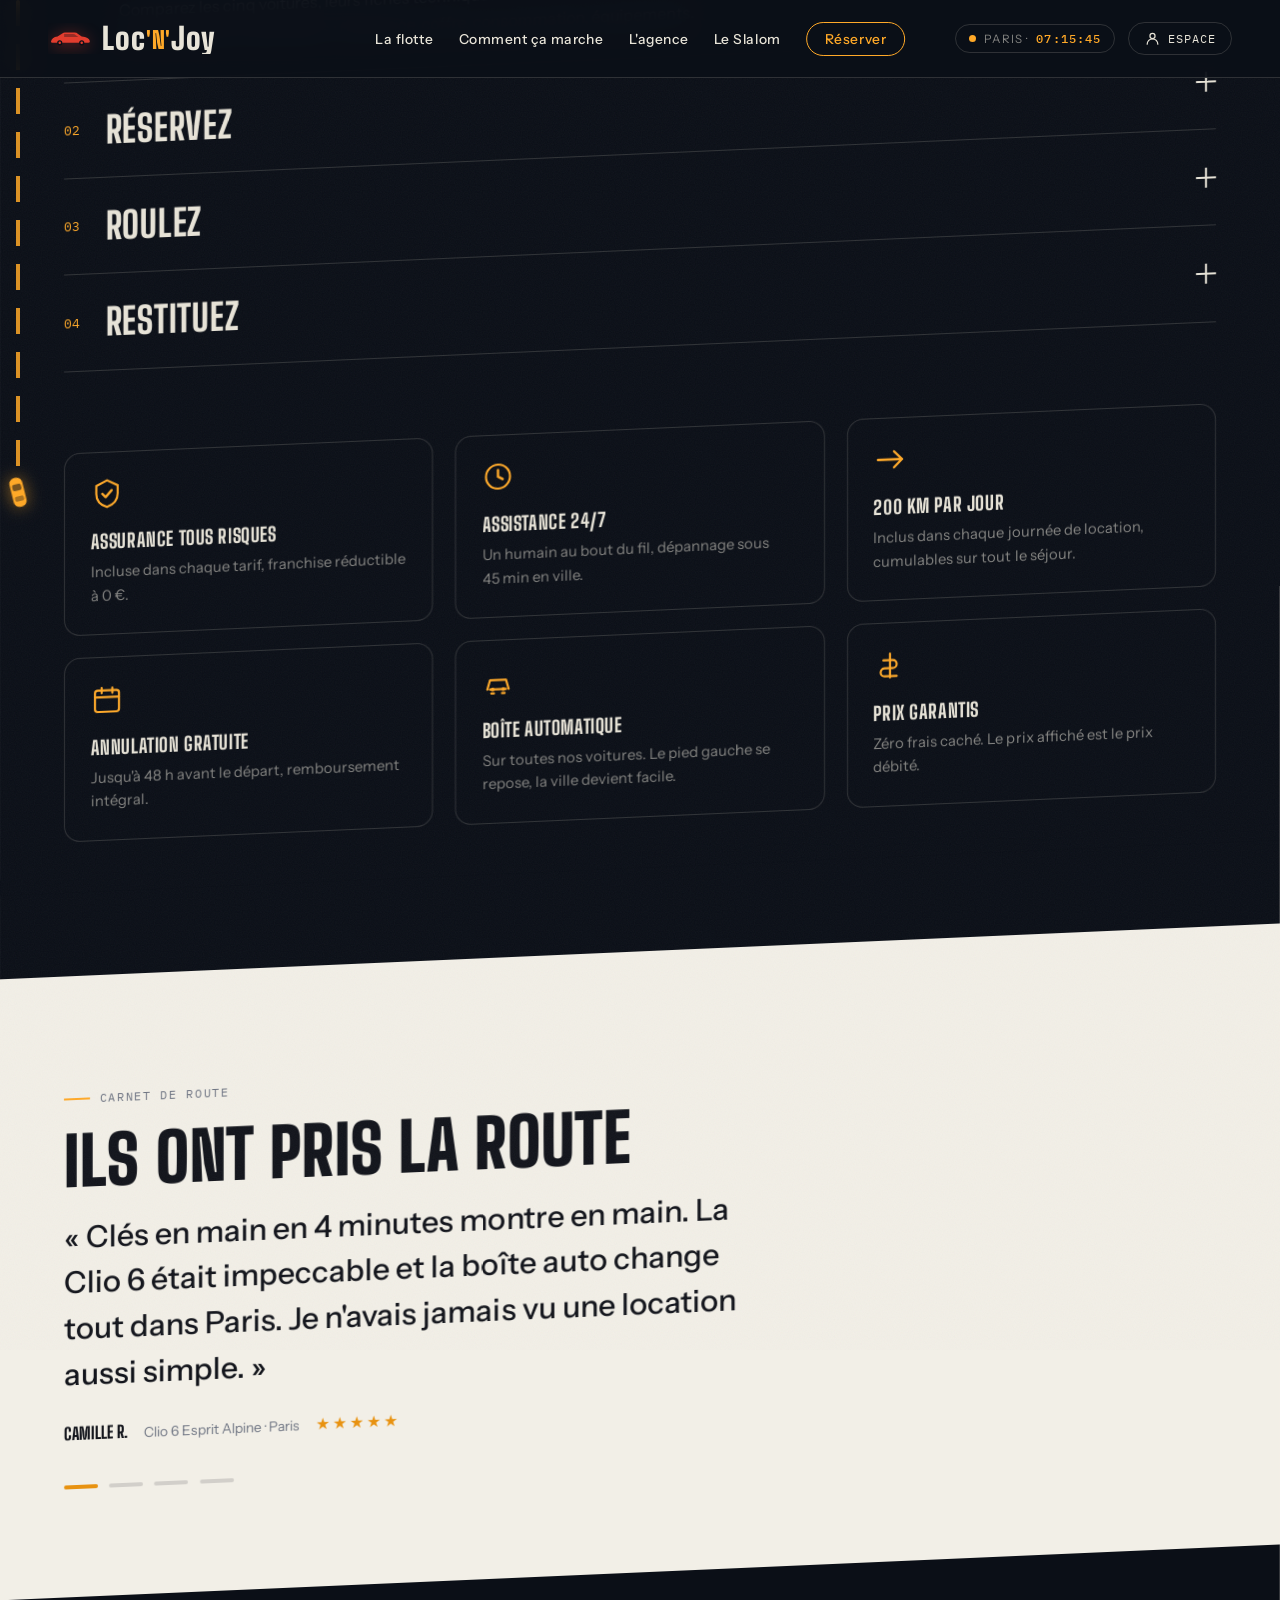
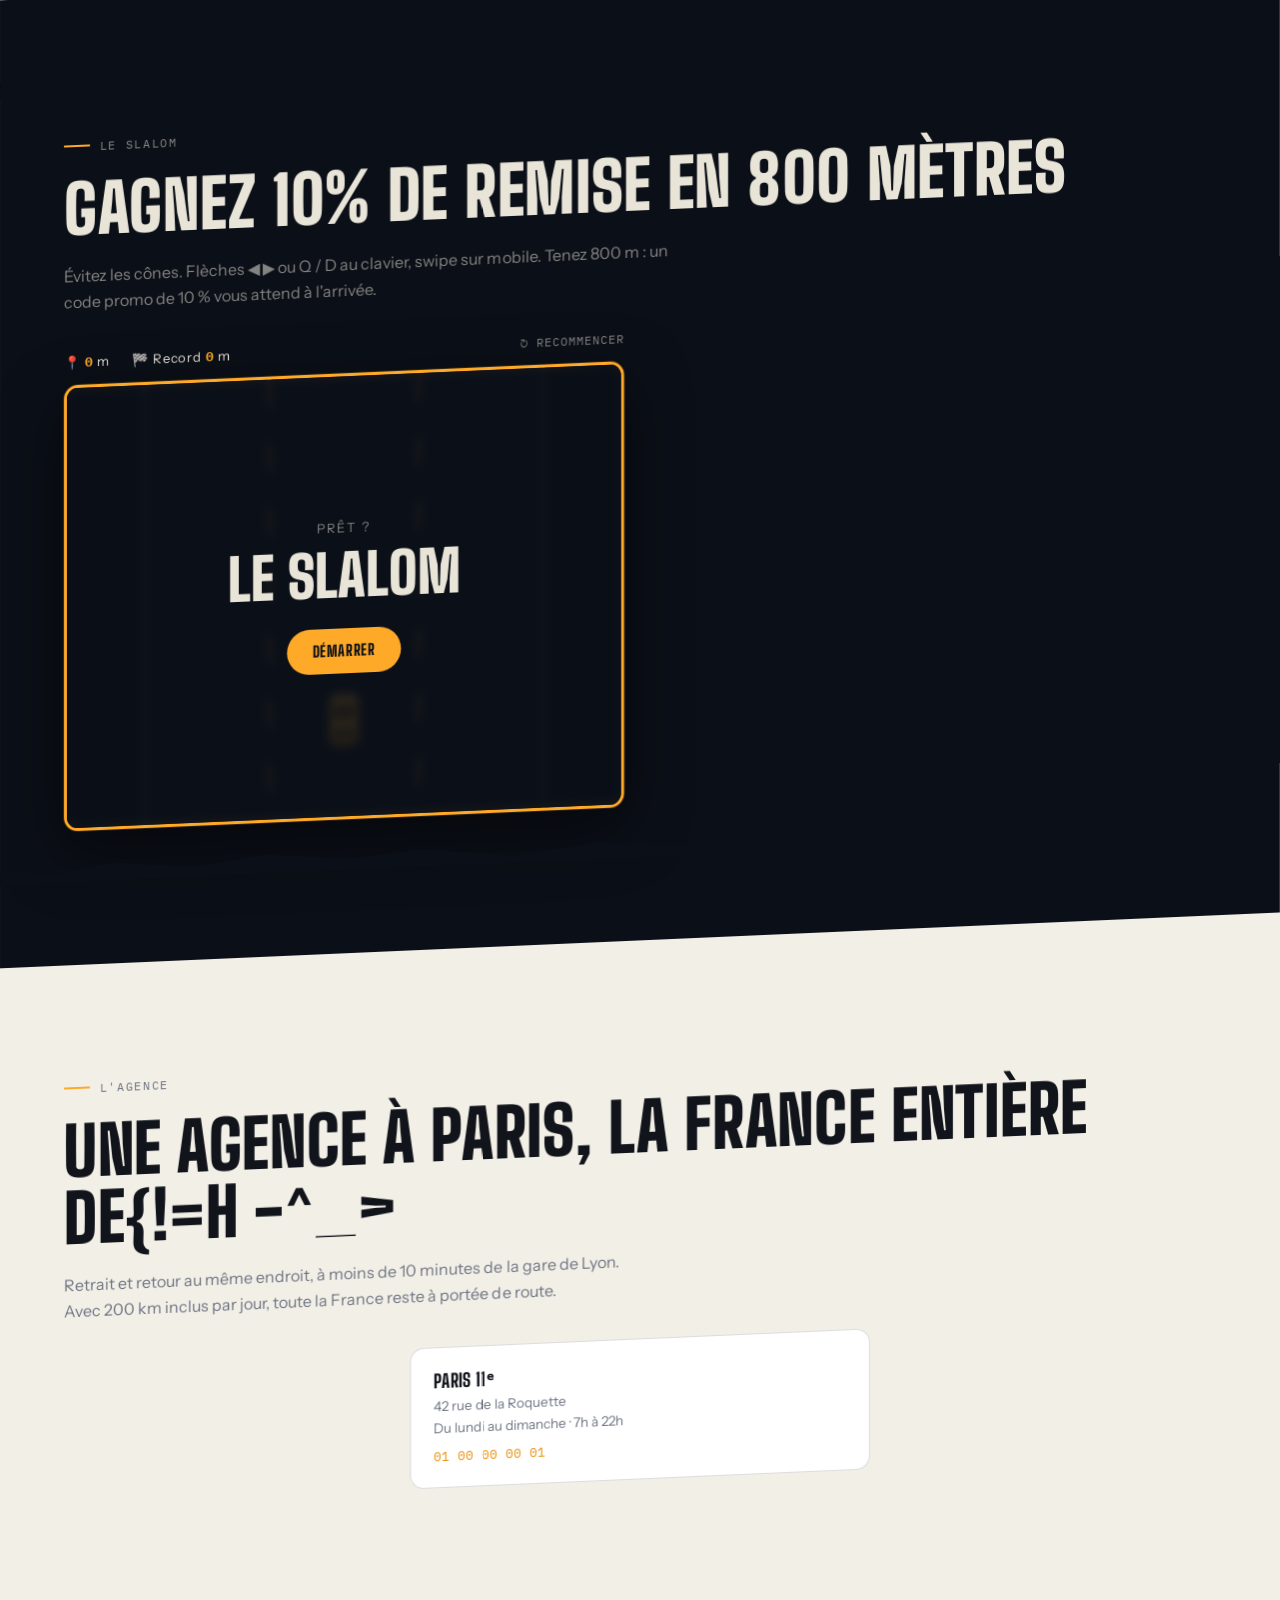
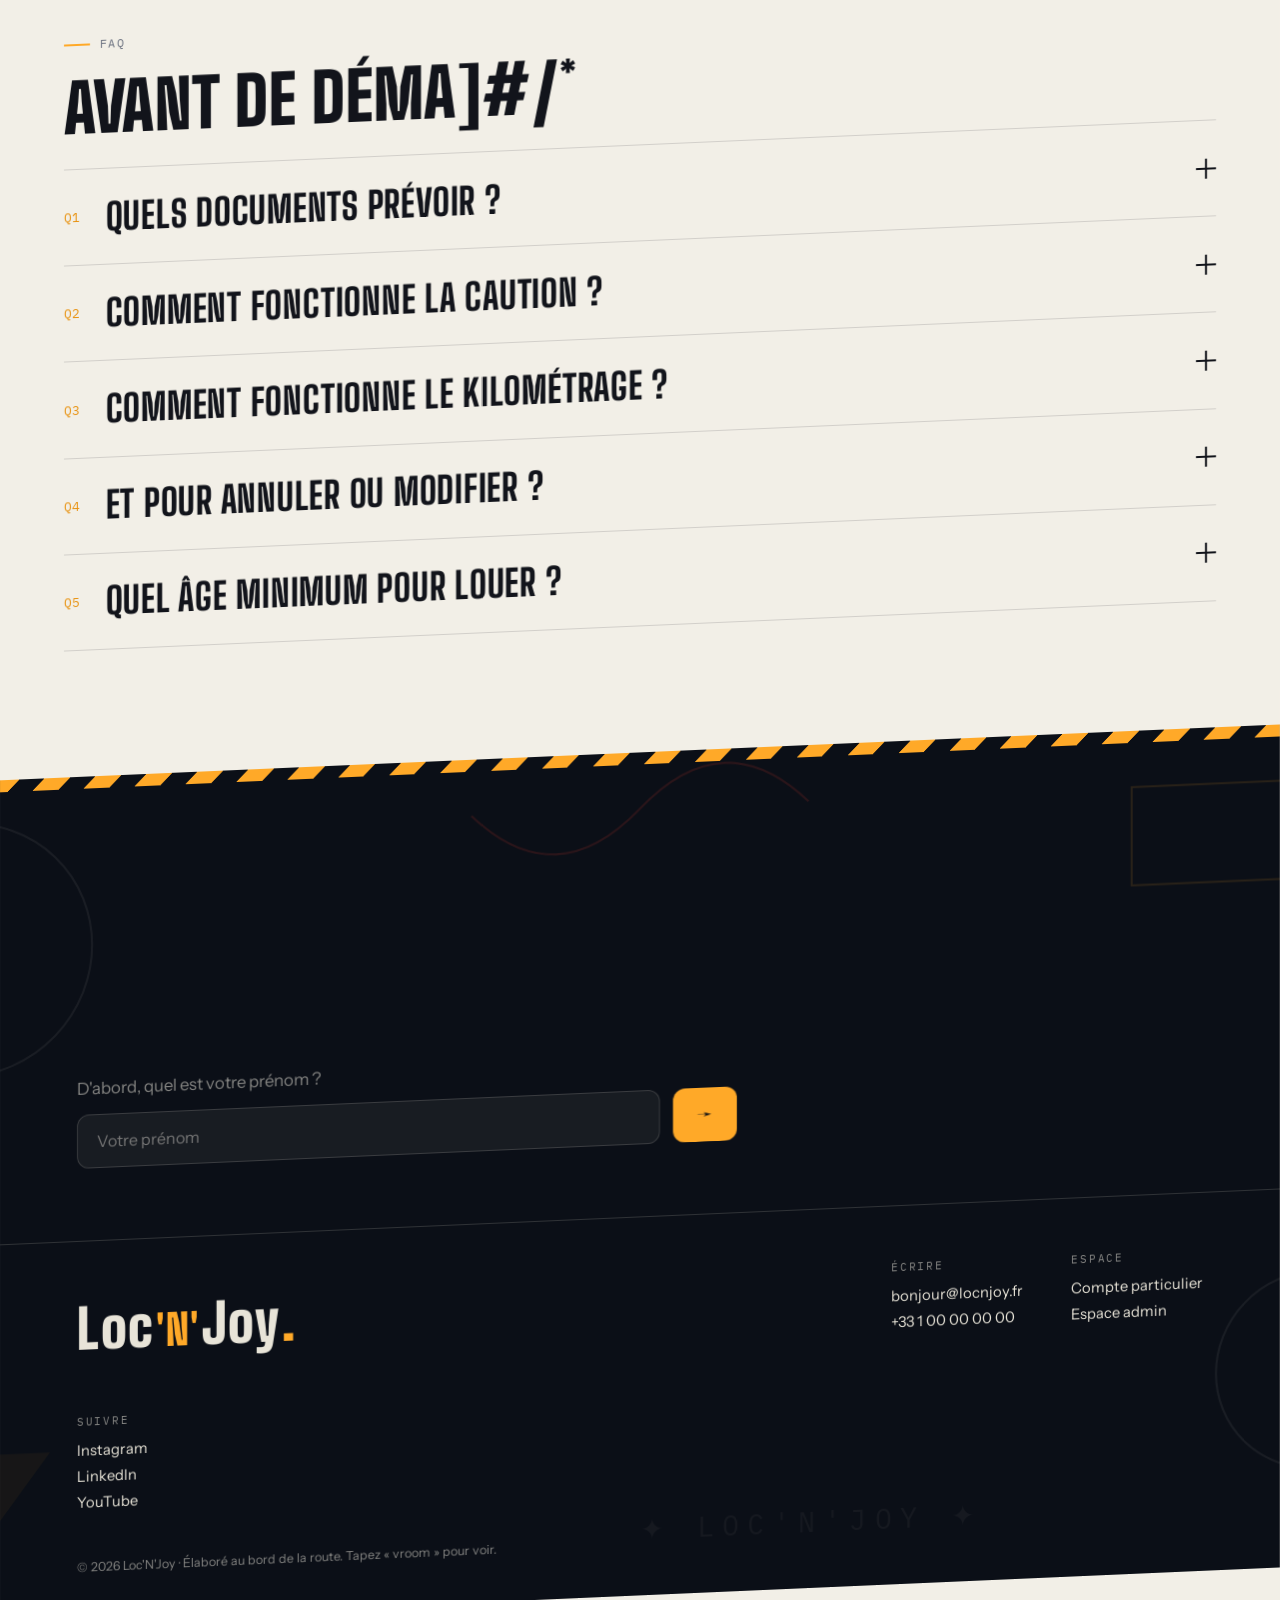
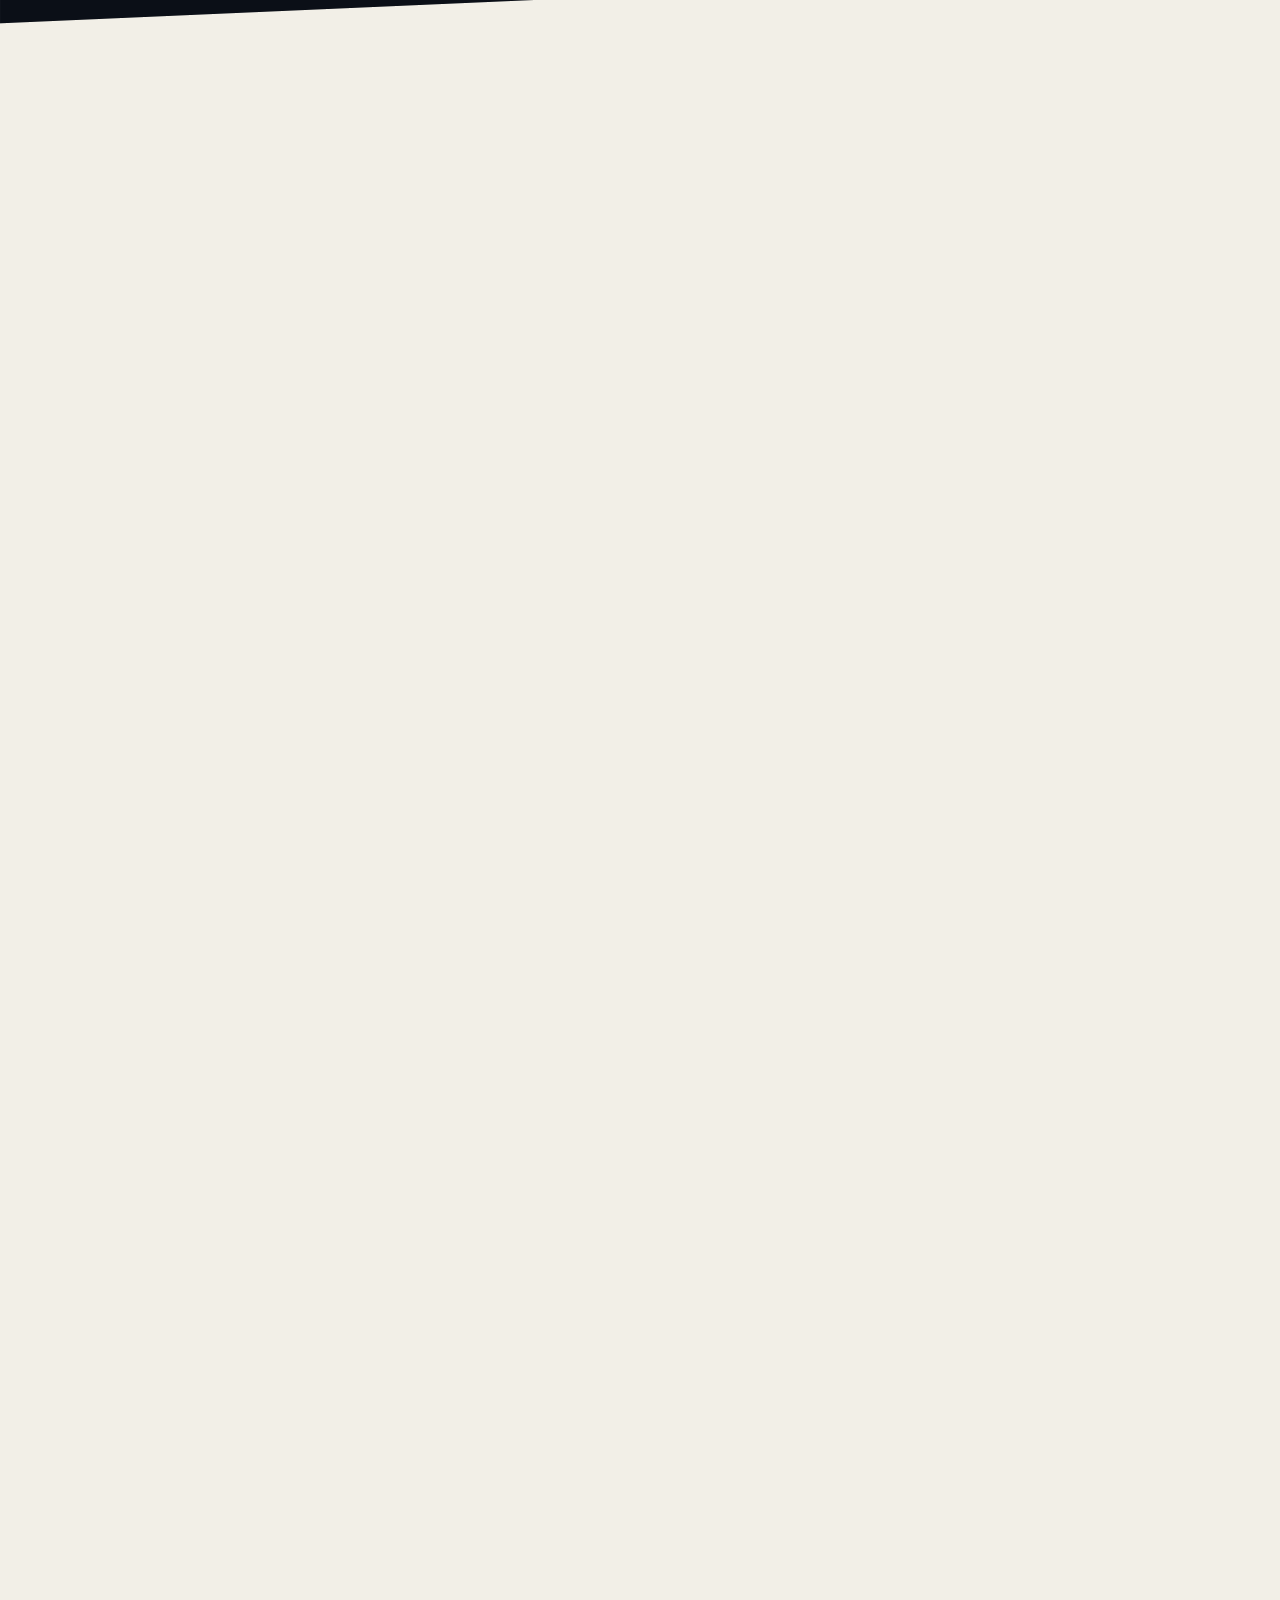
==== index.html @ ff9d4a39 "Site Loc'N'Joy tel que fourni (version en ligne) Co-Authored-By: Claude Opus 5.5 <noreply@anthropic." ====
<!DOCTYPE html>
<html lang="fr">
<head>
<meta charset="UTF-8">
<meta name="viewport" content="width=device-width, initial-scale=1.0, viewport-fit=cover">
<title>Location de voitures à Paris · Loc'N'Joy · Boîte automatique dès 60 €/jour</title>
<meta name="description" content="Loc'N'Joy, agence de location de voitures à Paris : Clio 6 Esprit Alpine, Mercedes Classe A Pack AMG, Golf 8 R Line, Clio 5 E Tech, Mégane 4. Boîte automatique, assurance incluse, 200 km par jour, dès 60 €/jour.">
<meta name="theme-color" content="#0B0F17">
<meta property="og:title" content="Loc'N'Joy · Location de voitures à Paris, boîte automatique">
<meta property="og:description" content="Prenez le volant. On s'occupe du reste. Dès 60 €/jour, 200 km par jour inclus.">
<meta property="og:type" content="website">
<link rel="icon" href="data:image/svg+xml,%3Csvg xmlns='http://www.w3.org/2000/svg' viewBox='0 0 64 64'%3E%3Crect width='64' height='64' rx='14' fill='%230B0F17'/%3E%3Cpath d='M18 14v30h24v-8H28V14z' fill='%23FFA928'/%3E%3Ccircle cx='46' cy='46' r='4' fill='%23E8E4D8'/%3E%3C/svg%3E">
<link rel="preconnect" href="https://fonts.googleapis.com">
<link rel="preconnect" href="https://fonts.gstatic.com" crossorigin>
<link href="https://fonts.googleapis.com/css2?family=Big+Shoulders+Display:wght@600;700;800;900&family=Instrument+Sans:ital,wght@0,400;0,500;0,600;0,700;1,400&family=IBM+Plex+Mono:wght@400;500;600&display=swap" rel="stylesheet">
<link rel="stylesheet" href="css/style.css">
<script type="application/ld+json">
{
  "@context": "https://schema.org",
  "@type": "AutoRental",
  "name": "Loc'N'Joy",
  "description": "Agence de location de voitures basée à Paris, disponible dans toute la France. Citadines et compactes en boîte automatique, 200 km par jour inclus.",
  "url": "https://www.locnjoy.fr/",
  "telephone": "+33 1 00 00 00 00",
  "email": "bonjour@locnjoy.fr",
  "priceRange": "60 € à 150 € par jour",
  "address": {
    "@type": "PostalAddress",
    "streetAddress": "42 rue de la Roquette",
    "addressLocality": "Paris",
    "postalCode": "75011",
    "addressCountry": "FR"
  },
  "areaServed": "France",
  "openingHours": "Mo-Su 07:00-22:00",
  "makesOffer": [
    { "@type": "Offer", "name": "Renault Clio 6 Esprit Alpine", "price": "120", "priceCurrency": "EUR" },
    { "@type": "Offer", "name": "Mercedes Classe A Pack AMG", "price": "150", "priceCurrency": "EUR" },
    { "@type": "Offer", "name": "Volkswagen Golf 8 R Line", "price": "130", "priceCurrency": "EUR" },
    { "@type": "Offer", "name": "Renault Clio 5 E Tech", "price": "80", "priceCurrency": "EUR" },
    { "@type": "Offer", "name": "Renault Mégane 4 Intense", "price": "60", "priceCurrency": "EUR" }
  ]
}
</script>
</head>
<body>

<!-- ============ LIGHT TRAIL (headlight particles follow the cursor) ============ -->
<canvas id="trailCanvas" class="trail-canvas" aria-hidden="true"></canvas>

<!-- ============ GRAIN / ASPHALT OVERLAY ============ -->
<div class="grain" aria-hidden="true"></div>

<!-- ============ LANE LINE (road marking drawn by scroll + car marker) ============ -->
<div class="lane" aria-hidden="true">
  <i id="laneDash"></i>
  <svg id="laneCar" viewBox="0 0 24 44" aria-hidden="true">
    <rect x="4" y="4" width="16" height="36" rx="7" fill="currentColor"/>
    <rect x="6.5" y="12" width="11" height="8" rx="2.5" fill="#0B0F17" opacity=".55"/>
    <rect x="6.5" y="27" width="11" height="6" rx="2" fill="#0B0F17" opacity=".35"/>
  </svg>
</div>

<!-- ============ EASTER EGG — type "vroom" ============ -->
<div class="vroom" id="vroom" aria-hidden="true">
  <div class="vroom-flash"></div>
  <span class="vroom-word">VROOM<i>&nbsp;!</i></span>
  <svg class="vroom-car" viewBox="0 0 120 40" aria-hidden="true">
    <path d="M6 30 Q8 18 24 16 L38 8 Q40 6 44 6 L70 6 Q76 6 80 10 L90 16 Q112 18 114 28 L114 30 Q114 33 110 33 L10 33 Q6 33 6 30 Z" fill="currentColor"/>
    <circle cx="32" cy="33" r="6.5" fill="#0B0F17" stroke="currentColor" stroke-width="3"/>
    <circle cx="90" cy="33" r="6.5" fill="#0B0F17" stroke="currentColor" stroke-width="3"/>
  </svg>
</div>

<!-- ============ LOADER — speedometer check ============ -->
<div class="loader" id="loader">
  <div class="loader-stage">
    <svg class="loader-gauge" viewBox="0 0 220 130" aria-hidden="true">
      <path class="gauge-arc" d="M20 120 A 90 90 0 0 1 200 120" />
      <path class="gauge-fill" id="gaugeFill" d="M20 120 A 90 90 0 0 1 200 120" />
      <g class="gauge-ticks" id="gaugeTicks"></g>
      <line class="gauge-needle" id="gaugeNeedle" x1="110" y1="120" x2="30" y2="118" />
      <circle class="gauge-hub" cx="110" cy="120" r="8" />
    </svg>
    <div class="loader-meta">
      <span class="loader-check" id="loaderCheck">Contrôle des niveaux</span>
      <span class="loader-count"><b id="loaderCount">0</b><small> km/h</small></span>
    </div>
    <div class="loader-bar"><i id="loaderFill"></i></div>
  </div>
  <div class="loader-reveal" aria-hidden="true">
    <span></span><span></span><span></span><span></span><span></span>
  </div>
</div>

<!-- ============ HEADER ============ -->
<header class="header" id="header">
  <a href="#top" class="brand" aria-label="Loc'N'Joy, retour en haut">
    <img class="brand-file" src="images/logo.png" alt="Loc'N'Joy" hidden>
    <span class="brand-mark">
      <svg viewBox="0 0 120 44" aria-hidden="true">
        <path d="M8 32 Q10 20 26 18 L40 9 Q42 7 46 7 L72 7 Q78 7 82 11 L92 18 Q112 20 114 30 L114 32 Q114 35 110 35 L12 35 Q8 35 8 32 Z" fill="currentColor"/>
        <path d="M44 11 L68 11 Q73 11 76 14 L83 19 L44 19 Z" fill="#0B0F17" opacity=".35"/>
        <circle cx="32" cy="35" r="7" fill="#0B0F17"/><circle cx="32" cy="35" r="3.4" fill="currentColor"/>
        <circle cx="92" cy="35" r="7" fill="#0B0F17"/><circle cx="92" cy="35" r="3.4" fill="currentColor"/>
      </svg>
    </span>
    <span class="brand-text">Loc<span class="brand-n">'N'</span>Joy</span>
  </a>
  <nav class="nav" aria-label="Navigation principale">
    <a href="#flotte" class="nav-link"><span>La flotte</span></a>
    <a href="#etapes" class="nav-link"><span>Comment ça marche</span></a>
    <a href="#agences" class="nav-link"><span>L'agence</span></a>
    <a href="#slalom" class="nav-link"><span>Le Slalom</span></a>
    <a href="#reserver" class="nav-link nav-cta"><span>Réserver</span></a>
  </nav>
  <div class="header-right">
    <span class="road-clock" aria-hidden="true"><i></i>Paris · <b id="clock">00:00:00</b></span>
    <a href="espace.html" class="portal-link" aria-label="Espace client et admin">
      <svg viewBox="0 0 24 24" aria-hidden="true">
        <circle cx="12" cy="8.5" r="3.6" fill="none" stroke="currentColor" stroke-width="1.7"/>
        <path d="M4.5 20a7.5 7.5 0 0 1 15 0" fill="none" stroke="currentColor" stroke-width="1.7" stroke-linecap="round"/>
      </svg>
      <span>Espace</span>
    </a>
  </div>
  <button class="burger" id="burger" aria-label="Menu" aria-expanded="false"><span></span><span></span><span></span></button>
</header>

<!-- ============ MOBILE MENU ============ -->
<div class="menu" id="menu">
  <div class="menu-inner">
    <a href="#flotte">La flotte</a>
    <a href="#etapes">Comment ça marche</a>
    <a href="#agences">L'agence</a>
    <a href="#slalom">Le Slalom</a>
    <a href="#reserver">Réserver</a>
    <a href="espace.html">Espace</a>
  </div>
</div>

<!-- ============ SMOOTH SCROLL CONTENT ============ -->
<div id="scroll" class="scroll">
<main id="top">

  <!-- ============ HERO ============ -->
  <section class="hero" id="hero">
    <canvas id="heroCanvas" class="hero-canvas" aria-hidden="true"></canvas>
    <div class="hero-vignette" aria-hidden="true"></div>

    <span class="sticker st-1" data-parallax="0.14" aria-hidden="true">200 km<br>par jour</span>
    <span class="sticker st-2" data-parallax="-0.09" aria-hidden="true">Dès 60&nbsp;€<br>/ jour</span>

    <div class="hero-content wrap">
      <p class="hero-kicker" data-reveal>
        <span class="kicker-dot"></span> Agence de location de voitures basée à Paris, disponible dans toute la France
      </p>
      <h1 class="hero-title">
        <span class="line"><span data-char-line>Prenez le volant.</span></span>
        <span class="line accent"><span data-char-line>On s'occupe du reste.</span></span>
      </h1>
      <div class="hero-bottom">
        <p class="hero-sub" data-reveal>
          Des citadines et compactes récentes, toutes en boîte automatique.
          Réservation en 2&nbsp;minutes, assurance incluse, 200&nbsp;km par jour
          et assistance 24/7 sur toute la route.
        </p>
        <a href="#flotte" class="magnetic btn" data-magnetic>
          <span class="btn-fill"></span>
          <span class="btn-label"><span>Voir la flotte</span><span aria-hidden="true">Voir la flotte</span></span>
          <svg class="btn-arrow" viewBox="0 0 24 24"><path d="M5 19L19 5M19 5H9M19 5V15" stroke="currentColor" stroke-width="2.2" stroke-linecap="round" stroke-linejoin="round"/></svg>
        </a>
      </div>
    </div>

    <!-- Recherche / disponibilité -->
    <form class="search wrap" id="search" data-reveal autocomplete="off" aria-label="Rechercher un véhicule">
      <div class="search-field">
        <label for="s-city">Ville de départ</label>
        <select id="s-city" name="city">
          <option value="Paris">Paris 11ᵉ</option>
        </select>
      </div>
      <div class="search-field">
        <label for="s-from">Départ</label>
        <input type="date" id="s-from" name="from">
      </div>
      <div class="search-field">
        <label for="s-to">Retour</label>
        <input type="date" id="s-to" name="to">
      </div>
      <div class="search-field">
        <label for="s-cat">Catégorie</label>
        <select id="s-cat" name="cat">
          <option value="all">Toutes</option>
          <option value="citadine">Citadine</option>
        </select>
      </div>
      <button type="submit" class="search-go magnetic" data-magnetic>
        <span>Rechercher</span>
        <svg viewBox="0 0 24 24" aria-hidden="true"><path d="M5 19L19 5M19 5H9M19 5V15" stroke="currentColor" stroke-width="2.2" stroke-linecap="round" stroke-linejoin="round"/></svg>
      </button>
    </form>

    <div class="hero-scroll"><span>Descendez</span><i></i></div>
  </section>

  <!-- ============ HAZARD MARQUEE ============ -->
  <section class="marquee" aria-hidden="true">
    <div class="hazard hazard-top"></div>
    <div class="marquee-track" id="marqueeTrack">
      <span>Citadines</span><span class="star">✦</span>
      <span>Sportives</span><span class="star">✦</span>
      <span>Utilitaires</span><span class="star">✦</span>
      <span>200 km par jour</span><span class="star">✦</span>
      <span>Assistance 24/7</span><span class="star">✦</span>
      <span>Annulation gratuite</span><span class="star">✦</span>
    </div>
    <div class="hazard hazard-bottom"></div>
  </section>

  <!-- ============ MANIFESTO + STATS ============ -->
  <section class="manifesto" id="manifesto">
    <svg class="road-draw" viewBox="0 0 300 120" data-draw aria-hidden="true">
      <path d="M10 100 C 70 100 80 30 150 30 C 220 30 230 95 290 60" fill="none"/>
    </svg>
    <div class="wrap">
      <span class="tag" data-reveal><i></i>La promesse</span>
      <h2 class="manifesto-text" data-words>
        Louer une voiture ne devrait jamais ressembler à une épreuve.
        Chez Loc'N'Joy, chaque trajet commence par une promesse simple :
        une voiture impeccable, un prix sans surprise, des clés remises
        en cinq minutes. La route, la musique, l'horizon : tout le reste
        vous appartient.
      </h2>
      <div class="stats">
        <div class="stat" data-reveal><b data-count="5">0</b><span>Voitures en flotte</span></div>
        <div class="stat" data-reveal><b data-count="1">0</b><span>Agence en France</span></div>
        <div class="stat" data-reveal><b data-count="500" data-suffix="+">0</b><span>Conducteurs conquis</span></div>
        <div class="stat" data-reveal><b data-count="100" data-suffix="&thinsp;%">0</b><span>Boîte automatique</span></div>
      </div>
    </div>
  </section>

  <!-- ============ LA FLOTTE ============ -->
  <section class="fleet" id="flotte">
    <span class="sticker st-3" data-parallax="0.1" aria-hidden="true">Révisées<br>&amp; garanties</span>
    <div class="wrap">
      <span class="tag" data-reveal><i></i>La flotte</span>
      <h2 class="section-title" data-reveal data-scramble>Des jolies voitures prêtes à partir</h2>
      <p class="section-sub" data-reveal>
        Chaque voiture est révisée avant chaque location, avec une fiche
        technique complète comme chez un constructeur. Et chez Loc'N'Joy,
        tout roule en boîte automatique : le pied gauche peut se reposer.
      </p>
      <div class="filters" id="filters" role="tablist" aria-label="Filtrer la flotte">
        <button class="chip is-on" data-cat="all" role="tab" aria-selected="true">Toutes</button>
        <button class="chip" data-cat="citadine" role="tab" aria-selected="false">Citadines</button>
      </div>
    </div>
    <div class="fleet-grid wrap" id="fleetGrid"><!-- cartes générées par js/main.js --></div>
    <p class="fleet-empty" id="fleetEmpty" hidden>Aucun véhicule dans cette catégorie pour le moment.</p>
  </section>

  <!-- ============ ROAD BANNER ============ -->
  <section class="roadband" aria-hidden="true">
    <div class="roadband-media" data-parallax-bg>
      <img src="https://images.unsplash.com/photo-1469854523086-cc02fe5d8800?w=1800&q=70&auto=format&fit=crop" alt="" loading="lazy" data-fallback="road">
    </div>
    <p class="roadband-line">200 km d'horizon par jour, compris dans le prix.</p>
  </section>

  <!-- ============ COMMENT ÇA MARCHE ============ -->
  <section class="steps" id="etapes">
    <div class="torn torn-top" aria-hidden="true"></div>
    <div class="wrap">
      <span class="tag light" data-reveal><i></i>L'itinéraire</span>
      <h2 class="section-title light" data-reveal data-scramble>De la réservation aux clés</h2>
    </div>
    <div class="acc wrap" id="acc">
      <article class="acc-row open">
        <button class="acc-head" aria-expanded="true"><span class="acc-num">01</span><h3>Choisissez</h3><span class="acc-plus"></span></button>
        <div class="acc-body"><p>Comparez les cinq voitures, leurs fiches techniques et les tarifs dégressifs. Chaque fiche affiche les vraies specs&nbsp;: puissance, coffre, consommation, équipements.</p></div>
      </article>
      <article class="acc-row">
        <button class="acc-head" aria-expanded="false"><span class="acc-num">02</span><h3>Réservez</h3><span class="acc-plus"></span></button>
        <div class="acc-body"><p>Dates, options, estimation instantanée. Confirmation immédiate par email et annulation gratuite jusqu'à 48&nbsp;h avant le départ, sans justificatif.</p></div>
      </article>
      <article class="acc-row">
        <button class="acc-head" aria-expanded="false"><span class="acc-num">03</span><h3>Roulez</h3><span class="acc-plus"></span></button>
        <div class="acc-body"><p>Retrait à l'agence en 5&nbsp;minutes chrono&nbsp;: état des lieux numérique et 200&nbsp;km inclus par jour. L'assistance répond 24/7, partout en France.</p></div>
      </article>
      <article class="acc-row">
        <button class="acc-head" aria-expanded="false"><span class="acc-num">04</span><h3>Restituez</h3><span class="acc-plus"></span></button>
        <div class="acc-body"><p>Rapportez les clés à l'agence, on s'occupe du reste. Caution libérée sous 48&nbsp;h, facture envoyée par email.</p></div>
      </article>
    </div>

    <div class="pledges wrap">
      <div class="pledge" data-reveal>
        <svg viewBox="0 0 24 24" aria-hidden="true"><path d="M12 2l8 4v6c0 5-3.5 8.5-8 10-4.5-1.5-8-5-8-10V6z" fill="none" stroke="currentColor" stroke-width="1.6"/><path d="M8.5 12l2.5 2.5 4.5-5" fill="none" stroke="currentColor" stroke-width="1.8" stroke-linecap="round" stroke-linejoin="round"/></svg>
        <h3>Assurance tous risques</h3><p>Incluse dans chaque tarif, franchise réductible à 0&nbsp;€.</p>
      </div>
      <div class="pledge" data-reveal>
        <svg viewBox="0 0 24 24" aria-hidden="true"><circle cx="12" cy="12" r="9" fill="none" stroke="currentColor" stroke-width="1.6"/><path d="M12 7v5l3.5 2" fill="none" stroke="currentColor" stroke-width="1.8" stroke-linecap="round"/></svg>
        <h3>Assistance 24/7</h3><p>Un humain au bout du fil, dépannage sous 45&nbsp;min en ville.</p>
      </div>
      <div class="pledge" data-reveal>
        <svg viewBox="0 0 24 24" aria-hidden="true"><path d="M3 12h18M15 6l6 6-6 6" fill="none" stroke="currentColor" stroke-width="1.8" stroke-linecap="round" stroke-linejoin="round"/></svg>
        <h3>200 km par jour</h3><p>Inclus dans chaque journée de location, cumulables sur tout le séjour.</p>
      </div>
      <div class="pledge" data-reveal>
        <svg viewBox="0 0 24 24" aria-hidden="true"><rect x="3" y="5" width="18" height="16" rx="2" fill="none" stroke="currentColor" stroke-width="1.6"/><path d="M3 10h18M8 3v4M16 3v4" stroke="currentColor" stroke-width="1.6" stroke-linecap="round"/></svg>
        <h3>Annulation gratuite</h3><p>Jusqu'à 48&nbsp;h avant le départ, remboursement intégral.</p>
      </div>
      <div class="pledge" data-reveal>
        <svg viewBox="0 0 24 24" aria-hidden="true"><path d="M4 17l2-7h12l2 7M6 17h12M7 20h2M15 20h2" fill="none" stroke="currentColor" stroke-width="1.6" stroke-linecap="round" stroke-linejoin="round"/><circle cx="8" cy="17" r="1.4" fill="currentColor"/><circle cx="16" cy="17" r="1.4" fill="currentColor"/></svg>
        <h3>Boîte automatique</h3><p>Sur toutes nos voitures. Le pied gauche se repose, la ville devient facile.</p>
      </div>
      <div class="pledge" data-reveal>
        <svg viewBox="0 0 24 24" aria-hidden="true"><path d="M12 3v18M7 8h7a3 3 0 1 1 0 6H8a3 3 0 1 0 0 6h9" fill="none" stroke="currentColor" stroke-width="1.6" stroke-linecap="round"/></svg>
        <h3>Prix garantis</h3><p>Zéro frais caché. Le prix affiché est le prix débité.</p>
      </div>
    </div>
    <div class="torn torn-bottom" aria-hidden="true"></div>
  </section>

  <!-- ============ AVIS ============ -->
  <section class="reviews" id="avis">
    <div class="wrap">
      <span class="tag" data-reveal><i></i>Carnet de route</span>
      <h2 class="section-title" data-reveal data-scramble>Ils ont pris la route</h2>
    </div>
    <div class="reviews-stage wrap" data-reveal>
      <blockquote class="review is-active">
        <p>«&nbsp;Clés en main en 4 minutes montre en main. La Clio 6 était impeccable et la boîte auto change tout dans Paris. Je n'avais jamais vu une location aussi simple.&nbsp;»</p>
        <footer><b>Camille R.</b><span>Clio 6 Esprit Alpine · Paris</span><em>★★★★★</em></footer>
      </blockquote>
      <blockquote class="review">
        <p>«&nbsp;Réservée la veille au soir pour un aller et retour à Lille le lendemain matin. Simple, rapide, zéro surprise sur le prix.&nbsp;»</p>
        <footer><b>Yassine B.</b><span>Mégane 4 Intense · Paris → Lille</span><em>★★★★★</em></footer>
      </blockquote>
      <blockquote class="review">
        <p>«&nbsp;La Golf 8 pour une escapade en Normandie. Voiture nickel, fiche technique exacte, caution rendue en 24&nbsp;h. On refera ça.&nbsp;»</p>
        <footer><b>Élise &amp; Marc</b><span>Golf 8 R Line · Deauville</span><em>★★★★★</em></footer>
      </blockquote>
      <blockquote class="review">
        <p>«&nbsp;La Classe A pour un mariage. Présentation impeccable, prise en main immédiate, et l'équipe m'a même conseillé l'itinéraire. Service vraiment humain.&nbsp;»</p>
        <footer><b>Théo L.</b><span>Classe A Pack AMG · Paris</span><em>★★★★★</em></footer>
      </blockquote>
      <div class="reviews-nav" role="tablist" aria-label="Choisir un avis">
        <button class="rdot is-on" aria-label="Avis 1" role="tab" aria-selected="true"></button>
        <button class="rdot" aria-label="Avis 2" role="tab" aria-selected="false"></button>
        <button class="rdot" aria-label="Avis 3" role="tab" aria-selected="false"></button>
        <button class="rdot" aria-label="Avis 4" role="tab" aria-selected="false"></button>
      </div>
    </div>
  </section>

  <!-- ============ MINI-JEU — LE SLALOM ============ -->
  <section class="game" id="slalom">
    <div class="torn torn-top" aria-hidden="true"></div>
    <div class="wrap">
      <span class="tag light" data-reveal><i></i>Le Slalom</span>
      <h2 class="section-title light" data-reveal data-scramble>Gagnez 10% de remise en 800 mètres</h2>
      <p class="game-hint" data-reveal>
        Évitez les cônes. Flèches ◀ ▶ ou Q / D au clavier, swipe sur mobile.
        Tenez 800&nbsp;m&nbsp;: un code promo de 10&nbsp;% vous attend à l'arrivée.
      </p>

      <div class="game-board" data-reveal>
        <div class="game-hud">
          <span class="hud-item">📍 <b id="gameDist">0</b> m</span>
          <span class="hud-item">🏁 Record <b id="gameBest">0</b> m</span>
          <button type="button" class="hud-reset" id="gameReset">↻ Recommencer</button>
        </div>
        <div class="slalom-frame">
          <canvas id="slalomCanvas" class="slalom-canvas" tabindex="0" aria-label="Mini-jeu Le Slalom : évitez les cônes avec les flèches du clavier."></canvas>
          <div class="slalom-over" id="slalomStart">
            <span class="slalom-over-kicker">Prêt&nbsp;?</span>
            <span class="slalom-over-title">LE SLALOM</span>
            <button type="button" class="btn slalom-btn" id="slalomGo">
              <span class="btn-fill"></span>
              <span class="btn-label"><span>Démarrer</span><span aria-hidden="true">Démarrer</span></span>
            </button>
          </div>
          <div class="slalom-over" id="slalomWin" hidden>
            <span class="slalom-over-kicker">800 m sans une rayure.</span>
            <span class="slalom-over-title">GAGNÉ<i class="brand-dot">.</i></span>
            <span class="slalom-over-sub">Votre code&nbsp;: <b class="promo" id="promoCode">LOCNJOY10</b></span>
            <button type="button" class="btn slalom-btn" id="promoCopy">
              <span class="btn-fill"></span>
              <span class="btn-label"><span>Copier le code</span><span aria-hidden="true">Copier le code</span></span>
            </button>
          </div>
          <div class="slalom-over" id="slalomLose" hidden>
            <span class="slalom-over-kicker">Aïe, un cône.</span>
            <span class="slalom-over-title">CRASH</span>
            <span class="slalom-over-sub"><b id="loseDist">0</b> m parcourus</span>
            <button type="button" class="btn slalom-btn" id="slalomRetry">
              <span class="btn-fill"></span>
              <span class="btn-label"><span>Rejouer</span><span aria-hidden="true">Rejouer</span></span>
            </button>
          </div>
        </div>
        <div class="game-pad" id="gamePad" aria-hidden="true">
          <button data-dir="left">◀</button><button data-dir="right">▶</button>
        </div>
      </div>
    </div>
    <div class="torn torn-bottom" aria-hidden="true"></div>
  </section>

  <!-- ============ AGENCES ============ -->
  <section class="agencies" id="agences">
    <div class="wrap">
      <span class="tag" data-reveal><i></i>L'agence</span>
      <h2 class="section-title" data-reveal data-scramble>Une agence à Paris, la France entière devant vous</h2>
      <p class="section-sub" data-reveal>
        Retrait et retour au même endroit, à moins de 10&nbsp;minutes de la
        gare de Lyon. Avec 200&nbsp;km inclus par jour, toute la France reste
        à portée de route.
      </p>
    </div>
    <div class="agency-grid wrap">
      <div class="agency" data-reveal><b>Paris 11ᵉ</b><span>42 rue de la Roquette</span><span>Du lundi au dimanche · 7h à 22h</span><a href="tel:+33100000001">01 00 00 00 01</a></div>
    </div>
  </section>

  <!-- ============ FAQ ============ -->
  <section class="faq" id="faq">
    <div class="wrap">
      <span class="tag" data-reveal><i></i>FAQ</span>
      <h2 class="section-title" data-reveal data-scramble>Avant de démarrer</h2>
      <div class="acc acc-light" id="faqAcc">
        <article class="acc-row">
          <button class="acc-head" aria-expanded="false"><span class="acc-num">Q1</span><h3>Quels documents prévoir&nbsp;?</h3><span class="acc-plus"></span></button>
          <div class="acc-body"><p>Un permis de conduire valide, une pièce d'identité et une carte bancaire au nom du conducteur. Rien de plus.</p></div>
        </article>
        <article class="acc-row">
          <button class="acc-head" aria-expanded="false"><span class="acc-num">Q2</span><h3>Comment fonctionne la caution&nbsp;?</h3><span class="acc-plus"></span></button>
          <div class="acc-body"><p>Une empreinte bancaire, jamais débitée sauf sinistre responsable. Elle est libérée automatiquement sous 48&nbsp;h après la restitution.</p></div>
        </article>
        <article class="acc-row">
          <button class="acc-head" aria-expanded="false"><span class="acc-num">Q3</span><h3>Comment fonctionne le kilométrage&nbsp;?</h3><span class="acc-plus"></span></button>
          <div class="acc-body"><p>Chaque journée de location inclut 200&nbsp;km, cumulables sur toute la durée. Ensuite, chaque kilomètre supplémentaire est facturé au tarif indiqué sur votre contrat, sans surprise.</p></div>
        </article>
        <article class="acc-row">
          <button class="acc-head" aria-expanded="false"><span class="acc-num">Q4</span><h3>Et pour annuler ou modifier&nbsp;?</h3><span class="acc-plus"></span></button>
          <div class="acc-body"><p>Annulation gratuite jusqu'à 48&nbsp;h avant le départ. Modification de dates ou de véhicule à tout moment, selon disponibilité, sans frais de dossier.</p></div>
        </article>
        <article class="acc-row">
          <button class="acc-head" aria-expanded="false"><span class="acc-num">Q5</span><h3>Quel âge minimum pour louer&nbsp;?</h3><span class="acc-plus"></span></button>
          <div class="acc-body"><p>21&nbsp;ans et 1&nbsp;an de permis minimum. Une participation jeune conducteur peut s'appliquer avant 25&nbsp;ans, toujours affichée avant le paiement.</p></div>
        </article>
      </div>
    </div>
  </section>

  <!-- ============ RÉSERVATION / FOOTER ============ -->
  <footer class="footer" id="reserver">
    <div class="hazard hazard-top" aria-hidden="true"></div>
    <svg class="footer-shapes" viewBox="0 0 1200 600" preserveAspectRatio="xMidYMid slice" aria-hidden="true">
      <circle class="sh sh-1" cx="120" cy="120" r="90"></circle>
      <path class="sh sh-2" d="M950 40 h180 v70 h-180 Z"></path>
      <rect class="sh sh-3" x="1010" y="390" width="140" height="140" rx="70"></rect>
      <path class="sh sh-4" d="M60 480 L180 480 L120 560 Z"></path>
      <path class="sh sh-5" d="M480 40 q60 60 120 0 q60 -60 120 0" fill="none"></path>
      <text class="sh sh-6" x="600" y="560">✦ LOC'N'JOY ✦</text>
    </svg>

    <div class="footer-top">
      <span class="tag light" data-reveal><i></i>Réserver</span>
      <h2 class="footer-title" data-reveal data-scramble>La route vous attend.</h2>

      <form class="chat" id="chat" autocomplete="off">
        <div class="chat-step is-active" data-step="1">
          <label for="cf-name">D'abord, quel est votre prénom&nbsp;?</label>
          <div class="chat-row">
            <input type="text" id="cf-name" name="name" placeholder="Votre prénom" required>
            <button type="button" class="chat-go magnetic" data-next="2" data-magnetic aria-label="Étape suivante">→</button>
          </div>
        </div>
        <div class="chat-step" data-step="2">
          <label for="cf-email">Parfait. Votre email pour la confirmation&nbsp;?</label>
          <div class="chat-row">
            <input type="email" id="cf-email" name="email" placeholder="vous@exemple.com" required>
            <button type="button" class="chat-go magnetic" data-next="3" data-magnetic aria-label="Étape suivante">→</button>
          </div>
        </div>
        <div class="chat-step" data-step="3">
          <label for="cf-message">Racontez nous tout&nbsp;: voiture, dates, ville.</label>
          <div class="chat-row">
            <textarea id="cf-message" name="message" placeholder="Ex. : la Clio 6 Esprit Alpine du 12 au 15, départ Paris…" required></textarea>
            <button type="submit" class="chat-go magnetic" data-magnetic>Envoyer</button>
          </div>
        </div>
        <div class="chat-step chat-done" data-step="4">
          <p>Reçu 5/5, <span id="cf-namecheck">vous</span>.<br>Votre demande porte la référence <b id="cf-ref" class="cf-ref">—</b>. Un agent Loc'N'Joy la confirme sous 2&nbsp;h ouvrées. Bonne route&nbsp;! ✦</p>
          <p class="chat-done-sub">Suivez son avancement depuis votre <a href="espace.html">espace particulier</a>.</p>
        </div>
      </form>
    </div>

    <div class="footer-bottom">
      <a href="#top" class="footer-logo">Loc<span class="brand-n">'N'</span>Joy<span class="brand-dot">.</span></a>
      <div class="footer-col">
        <span class="footer-col-h">Écrire</span>
        <a href="mailto:bonjour@locnjoy.fr">bonjour@locnjoy.fr</a>
        <a href="tel:+33100000000">+33 1 00 00 00 00</a>
      </div>
      <div class="footer-col">
        <span class="footer-col-h">Espace</span>
        <a href="espace.html">Compte particulier</a>
        <a href="espace.html">Espace admin</a>
      </div>
      <div class="footer-col">
        <span class="footer-col-h">Suivre</span>
        <a href="#">Instagram</a>
        <a href="#">LinkedIn</a>
        <a href="#">YouTube</a>
      </div>
      <p class="footer-copy">© <span id="year"></span> Loc'N'Joy · Élaboré au bord de la route. Tapez «&nbsp;vroom&nbsp;» pour voir.</p>
    </div>
  </footer>

</main>
</div>

<!-- ============ MODALE VÉHICULE ============ -->
<div class="modal" id="modal" role="dialog" aria-modal="true" aria-labelledby="modalTitle" hidden>
  <div class="modal-backdrop" id="modalBackdrop"></div>
  <div class="modal-card" id="modalCard">
    <button class="modal-close" id="modalClose" aria-label="Fermer">✕</button>
    <div class="modal-media" id="modalMedia"></div>
    <div class="modal-body">
      <span class="modal-cat" id="modalCat"></span>
      <h3 class="modal-title" id="modalTitle"></h3>
      <table class="spec-table" id="modalSpecs" aria-label="Fiche technique"></table>
      <div class="calc">
        <div class="calc-row">
          <label for="calcDays">Durée&nbsp;: <b id="calcDaysOut">3 jours</b></label>
          <input type="range" id="calcDays" min="1" max="30" value="3" step="1">
        </div>
        <div class="calc-opts" id="calcOpts">
          <label><input type="checkbox" value="5" data-name="Siège enfant"> Siège enfant <em>+5&nbsp;€/j</em></label>
          <label><input type="checkbox" value="8" data-name="Conducteur additionnel"> 2ᵉ conducteur <em>+8&nbsp;€/j</em></label>
          <label><input type="checkbox" value="9" data-name="Franchise 0 €"> Franchise 0&nbsp;€ <em>+9&nbsp;€/j</em></label>
        </div>
        <div class="calc-total">
          <span id="calcDetail"></span>
          <b id="calcTotal">0&nbsp;€</b>
        </div>
      </div>
      <button class="btn modal-book" id="modalBook">
        <span class="btn-fill"></span>
        <span class="btn-label"><span>Réserver ce véhicule</span><span aria-hidden="true">Réserver ce véhicule</span></span>
      </button>
    </div>
  </div>
</div>

<!-- ============ TOAST ============ -->
<div class="toast" id="toast" role="status" aria-live="polite"></div>

<script src="js/main.js" defer></script>
</body>
</html>
---- css/style.css ----
/* ==========================================================================
   LOCNJOY — Design System · Night Road Edition
   asphalte bleu nuit · ambre des phares · marquage routier cassé
   Display: Big Shoulders Display · Body: Instrument Sans · Data: IBM Plex Mono
   ========================================================================== */

:root {
  --night: #0B0F17;
  --night-2: #10151F;
  --asphalt: #161C29;
  --paper: #F2EFE7;          /* marquage routier usé */
  --paper-2: #EAE6DA;
  --ink: #12141B;
  --beam: #FFA928;           /* ambre phare */
  --beam-deep: #E89210;
  --tail: #E23D2E;           /* feu arrière */
  --lane: #E8E4D8;
  --grey: #6E7482;
  --grey-l: rgba(232, 228, 216, .55);
  --line: rgba(18, 20, 27, .14);
  --line-l: rgba(232, 228, 216, .16);

  --font-display: 'Big Shoulders Display', 'Arial Narrow', sans-serif;
  --font-body: 'Instrument Sans', 'Helvetica Neue', Arial, sans-serif;
  --font-data: 'IBM Plex Mono', 'Courier New', monospace;

  --e-out: cubic-bezier(.16, 1, .3, 1);
  --e-io: cubic-bezier(.76, 0, .24, 1);
  --e-back: cubic-bezier(.34, 1.56, .64, 1);

  --hd: 78px;
}

* { margin: 0; padding: 0; box-sizing: border-box; }
html { background: var(--night); -webkit-text-size-adjust: 100%; overflow-x: hidden; }
body {
  font-family: var(--font-body);
  background: var(--paper);
  color: var(--ink);
  overflow-x: hidden;
  -webkit-font-smoothing: antialiased;
}
body.no-scroll { overflow: hidden; height: 100vh; }

a { color: inherit; text-decoration: none; }
button { font-family: inherit; border: none; background: none; color: inherit; cursor: pointer; }
input, textarea, select { font-family: inherit; font-size: 1rem; }
img { max-width: 100%; display: block; }
[hidden] { display: none !important; }
::selection { background: var(--beam); color: var(--night); }

:focus-visible { outline: 2px solid var(--beam); outline-offset: 3px; border-radius: 2px; }

.wrap { width: min(1280px, 90vw); margin-inline: auto; }
.brand-dot { color: var(--beam); }

.scroll { will-change: transform; background: var(--paper); }

/* ==========================================================================
   Custom scrollbar — signalisation nocturne
   ========================================================================== */
::-webkit-scrollbar { width: 11px; }
::-webkit-scrollbar-track { background: var(--night); }
::-webkit-scrollbar-thumb { background: var(--beam); border: 3px solid var(--night); border-radius: 6px; }
html { scrollbar-color: var(--beam) var(--night); scrollbar-width: thin; }

/* ==========================================================================
   Light trail canvas (traînée de phares derrière le curseur)
   ========================================================================== */
.trail-canvas {
  position: fixed; inset: 0; width: 100%; height: 100%;
  z-index: 9990; pointer-events: none;
}
@media (hover: none), (pointer: coarse) { .trail-canvas { display: none; } }

/* ==========================================================================
   Grain — texture bitume
   ========================================================================== */
.grain {
  position: fixed; inset: -50%; z-index: 8000; pointer-events: none; opacity: .045;
  background-image: url("data:image/svg+xml,%3Csvg xmlns='http://www.w3.org/2000/svg' width='120' height='120'%3E%3Cfilter id='n'%3E%3CfeTurbulence type='fractalNoise' baseFrequency='0.85' numOctaves='2' stitchTiles='stitch'/%3E%3C/filter%3E%3Crect width='100%25' height='100%25' filter='url(%23n)'/%3E%3C/svg%3E");
  animation: grain .9s steps(3) infinite;
}
@keyframes grain { 0%,100%{transform:translate(0,0)} 33%{transform:translate(-3%,2%)} 66%{transform:translate(2%,-3%)} }

/* ==========================================================================
   Lane line — la ligne médiane se dessine avec le scroll, marqueur voiture
   ========================================================================== */
.lane { position: fixed; top: 0; left: 14px; bottom: 0; width: 8px; z-index: 8500; pointer-events: none; }
.lane i {
  position: absolute; top: 0; left: 2px; width: 4px; height: 0;
  background: repeating-linear-gradient(to bottom, var(--beam) 0 26px, transparent 26px 44px);
  border-radius: 2px; opacity: .85;
}
.lane svg {
  position: absolute; left: -6px; top: 0; width: 20px; height: 36px;
  color: var(--beam); filter: drop-shadow(0 0 8px rgba(255, 169, 40, .55));
  transform: translateY(-10px);
}
@media (max-width: 860px) { .lane { display: none; } }

/* ==========================================================================
   Easter egg — tapez "vroom"
   ========================================================================== */
.vroom { position: fixed; inset: 0; z-index: 10500; display: flex; align-items: center; justify-content: center;
  pointer-events: none; visibility: hidden; overflow: hidden; }
.vroom.pop { visibility: visible; }
.vroom-flash { position: absolute; inset: 0; background: radial-gradient(ellipse at 50% 60%, rgba(255,169,40,.95), rgba(255,169,40,0) 60%); opacity: 0; }
.vroom.pop .vroom-flash { animation: vroomFlash 1.6s var(--e-io) forwards; }
@keyframes vroomFlash { 0%{opacity:0} 20%{opacity:1} 60%{opacity:1} 100%{opacity:0} }
.vroom-word { position: relative; font-family: var(--font-display); font-weight: 900; font-size: clamp(3rem, 14vw, 10rem);
  letter-spacing: .02em; color: var(--night); opacity: 0; transform: scale(.5) rotate(-4deg); }
.vroom-word i { color: var(--paper); font-style: normal; }
.vroom.pop .vroom-word { animation: vroomWord 1.6s var(--e-back) forwards; }
@keyframes vroomWord {
  0%, 18% { opacity: 0; transform: scale(.5) rotate(-4deg); }
  38% { opacity: 1; transform: scale(1.06) rotate(1deg); }
  70% { opacity: 1; transform: scale(1) rotate(0); }
  100% { opacity: 0; transform: scale(1.08) rotate(2deg); }
}
.vroom-car { position: absolute; bottom: 12vh; left: -220px; width: 180px; color: var(--night); }
.vroom.pop .vroom-car { animation: vroomCar 1.4s cubic-bezier(.55,0,.3,1) .1s forwards; }
@keyframes vroomCar { to { transform: translateX(calc(100vw + 440px)); } }

/* ==========================================================================
   Loader — compteur de vitesse au démarrage
   ========================================================================== */
.loader { position: fixed; inset: 0; z-index: 10000; background: var(--night);
  display: flex; flex-direction: column; align-items: center; justify-content: center; }
.loader.done { pointer-events: none; }
.loader-stage { position: relative; z-index: 2; width: min(440px, 82vw);
  transition: opacity .5s var(--e-out), transform .6s var(--e-out); }
.loader.done .loader-stage { opacity: 0; transform: translateY(-30px); }

.loader-gauge { width: min(300px, 60vw); margin-inline: auto; display: block; overflow: visible; }
.gauge-arc { fill: none; stroke: rgba(232,228,216,.14); stroke-width: 10; stroke-linecap: round; }
.gauge-fill { fill: none; stroke: var(--beam); stroke-width: 10; stroke-linecap: round;
  filter: drop-shadow(0 0 10px rgba(255,169,40,.4)); }
.gauge-ticks line { stroke: rgba(232,228,216,.4); stroke-width: 2; }
.gauge-needle { stroke: var(--tail); stroke-width: 4; stroke-linecap: round;
  transform-origin: 110px 120px; filter: drop-shadow(0 0 6px rgba(226,61,46,.6)); }
.gauge-hub { fill: var(--lane); }

.loader-meta { display: flex; justify-content: space-between; align-items: baseline;
  color: var(--lane); margin: 26px 0 12px; font-size: .8rem; letter-spacing: .08em; text-transform: uppercase; }
.loader-check { color: var(--grey-l); }
.loader-count { font-family: var(--font-data); color: var(--beam); font-size: 1rem; }
.loader-count b { font-size: 1.35rem; font-weight: 600; }
.loader-bar { height: 3px; background: rgba(232,228,216,.16); overflow: hidden; border-radius: 2px; }
.loader-bar i { display: block; width: 0%; height: 100%; background: var(--beam); }

.loader-reveal { position: absolute; inset: 0; z-index: 1; display: flex; }
.loader-reveal span { flex: 1; background: var(--beam); transform: scaleY(0); transform-origin: bottom; }
.loader.done .loader-reveal span { animation: sweep .9s var(--e-io) forwards; }
.loader.done .loader-reveal span:nth-child(1){animation-delay:0s}
.loader.done .loader-reveal span:nth-child(2){animation-delay:.06s}
.loader.done .loader-reveal span:nth-child(3){animation-delay:.12s}
.loader.done .loader-reveal span:nth-child(4){animation-delay:.18s}
.loader.done .loader-reveal span:nth-child(5){animation-delay:.24s}
@keyframes sweep { 40% { transform: scaleY(1); transform-origin: bottom; }
  40.01% { transform-origin: top; } 100% { transform: scaleY(0); transform-origin: top; } }

/* ==========================================================================
   Header
   ========================================================================== */
.header {
  position: fixed; top: 0; left: 0; right: 0; z-index: 9000; height: var(--hd);
  display: flex; align-items: center; justify-content: space-between; gap: 1rem;
  padding-inline: clamp(1.2rem, 4vw, 3rem);
  background: rgba(11, 15, 23, .88); backdrop-filter: blur(14px); -webkit-backdrop-filter: blur(14px);
  border-bottom: 1px solid var(--line-l);
  color: var(--lane);
  transition: transform .5s var(--e-out);
}
.header.hide { transform: translateY(-100%); }
.brand { display: inline-flex; align-items: center; gap: .6rem; min-width: 0; overflow: hidden; margin-right: auto;
  font-family: var(--font-display); font-weight: 900; font-size: 1.9rem; letter-spacing: .04em; }
.brand-n { color: var(--beam); font-size: .78em; vertical-align: .06em; letter-spacing: .02em; }
.brand-file { height: 42px; width: auto; }
.brand-mark { display: inline-grid; place-items: center; width: 44px; height: 30px; color: var(--tail);
  transition: transform .5s var(--e-back); }
.brand-mark svg { width: 100%; height: auto; filter: drop-shadow(0 2px 8px rgba(226, 61, 46, .45)); }
.brand:hover .brand-mark { transform: translateX(4px); }
.brand-text { line-height: 1; white-space: nowrap; }
@media (max-width: 420px) { .brand { font-size: 1.5rem; gap: .45rem; } .brand-mark { width: 34px; height: 24px; } }

/* ---- Bloc droit du header : horloge + accès à l'espace ---- */
.header-right { display: flex; align-items: center; gap: .8rem; min-width: 0; }
.portal-link { display: inline-flex; align-items: center; gap: .45rem; padding: .45rem .9rem;
  border: 1px solid var(--line-l); border-radius: 100px; color: var(--lane);
  font-family: var(--font-data); font-size: .72rem; letter-spacing: .1em; text-transform: uppercase;
  transition: border-color .3s, color .3s, background .3s; }
.portal-link svg { width: 17px; height: 17px; }
.portal-link:hover { border-color: var(--beam); color: var(--beam); background: rgba(255, 169, 40, .07); }
.portal-link.is-on { border-color: var(--beam); color: var(--beam); background: rgba(255, 169, 40, .1); }
@media (max-width: 520px) { .portal-link span { display: none; } .portal-link { padding: .45rem .55rem; } }

.road-clock { display: inline-flex; align-items: center; gap: .5rem; font-size: .72rem;
  letter-spacing: .1em; text-transform: uppercase; color: var(--grey-l);
  border: 1px solid var(--line-l); padding: .35rem .8rem; border-radius: 100px; }
.road-clock i { width: 7px; height: 7px; border-radius: 50%; background: var(--beam); animation: pulse 1.4s ease-in-out infinite; }
.road-clock b { color: var(--beam); font-family: var(--font-data); font-weight: 500; font-size: .74rem; }
@keyframes pulse { 0%,100%{opacity:1; transform:scale(1)} 50%{opacity:.4; transform:scale(.7)} }
@media (max-width: 1150px) { .road-clock { display: none; } }

.nav { display: flex; align-items: center; gap: clamp(.8rem, 2vw, 1.8rem);
  position: absolute; left: 50%; top: 50%; transform: translate(-50%, -50%); }
.nav-link { position: relative; font-size: .86rem; font-weight: 500; letter-spacing: .04em; padding: .4rem 0; overflow: hidden; }
.nav-link span { display: inline-block; transition: transform .4s var(--e-out); }
.nav-link::after { content: ""; position: absolute; left: 0; bottom: 0; width: 100%; height: 2px;
  background: var(--beam); transform: scaleX(0); transform-origin: right; transition: transform .4s var(--e-out); }
.nav-link:hover::after { transform: scaleX(1); transform-origin: left; }
.nav-link:hover span { transform: translateY(-2px); }
.nav-cta { border: 1.5px solid var(--beam); color: var(--beam); padding: .5rem 1.1rem; border-radius: 100px;
  transition: background .3s var(--e-out), color .3s var(--e-out); }
.nav-cta::after { display: none; }
.nav-cta:hover { background: var(--beam); color: var(--night); }
.nav-cta:hover span { transform: none; }
@media (max-width: 860px) { .nav { display: none; } }

.burger { display: none; flex-direction: column; gap: 5px; padding: .6rem; z-index: 9600; flex-shrink: 0; }
.burger span { width: 26px; height: 2.5px; background: var(--lane); border-radius: 2px; transition: transform .4s var(--e-out), opacity .3s; }
.burger.open span:nth-child(1) { transform: translateY(7.5px) rotate(45deg); }
.burger.open span:nth-child(2) { opacity: 0; }
.burger.open span:nth-child(3) { transform: translateY(-7.5px) rotate(-45deg); }
@media (max-width: 860px) { .burger { display: flex; } }

.menu { position: fixed; inset: 0; z-index: 9500; background: var(--night);
  display: flex; align-items: center; clip-path: inset(0 0 100% 0); visibility: hidden;
  transition: clip-path .6s var(--e-io), visibility 0s .6s; }
.menu.open { clip-path: inset(0 0 0 0); visibility: visible; transition: clip-path .6s var(--e-io); }
.menu-inner { display: flex; flex-direction: column; gap: .4rem; padding-inline: 8vw; width: 100%; }
.menu-inner a { position: relative; font-family: var(--font-display); font-weight: 800; font-size: clamp(2.4rem, 10vw, 4rem);
  color: var(--lane); text-transform: uppercase; letter-spacing: .02em;
  opacity: 0; transform: translateY(24px); transition: opacity .5s var(--e-out), transform .5s var(--e-out), color .3s, padding .3s var(--e-out); }
.menu-inner a:hover { color: var(--beam); padding-left: .6rem; }
.menu.open .menu-inner a { opacity: 1; transform: translateY(0); }
.menu.open .menu-inner a:nth-child(1){transition-delay:.15s}
.menu.open .menu-inner a:nth-child(2){transition-delay:.22s}
.menu.open .menu-inner a:nth-child(3){transition-delay:.29s}
.menu.open .menu-inner a:nth-child(4){transition-delay:.36s}
.menu.open .menu-inner a:nth-child(5){transition-delay:.43s}

/* ==========================================================================
   Hero — nuit sur autoroute
   ========================================================================== */
.hero { position: relative; min-height: 100svh; display: flex; flex-direction: column; justify-content: flex-end;
  background: var(--night); color: var(--lane); overflow: hidden; padding-top: var(--hd); }
.hero-canvas { position: absolute; inset: 0; width: 100%; height: 100%; }
.hero-vignette { position: absolute; inset: 0; pointer-events: none;
  background:
    radial-gradient(ellipse at 50% 30%, rgba(11,15,23,0) 0%, rgba(11,15,23,.55) 78%),
    linear-gradient(to bottom, rgba(11,15,23,.6), rgba(11,15,23,0) 30%, rgba(11,15,23,0) 60%, rgba(11,15,23,.75)); }

.hero-content { position: relative; z-index: 2; padding-block: 4vh 3vh; }
.hero-kicker { display: flex; align-items: center; gap: .7rem; font-size: .82rem; letter-spacing: .16em;
  text-transform: uppercase; color: var(--grey-l); margin-bottom: 2.2rem; }
.kicker-dot { width: 9px; height: 9px; border-radius: 50%; background: var(--beam);
  box-shadow: 0 0 12px 2px rgba(255,169,40,.6); animation: pulse 1.6s ease-in-out infinite; }

.hero-title { font-family: var(--font-display); font-weight: 900; text-transform: uppercase;
  font-size: clamp(2.6rem, 8.4vw, 7.2rem); line-height: .96; letter-spacing: .01em; }
.hero-title .line { display: block; overflow: hidden; padding-block: .04em; }
.hero-title .line.accent { color: var(--beam); }
.hero-title .word { display: inline-block; white-space: nowrap; }
.hero-title .char { display: inline-block; transform: translateY(115%) rotate(4deg); will-change: transform; }
.hero-title .char.jig { animation: jig .45s var(--e-back); }
@keyframes jig {
  0% { transform: translateY(0) rotate(0); }
  35% { transform: translateY(-12%) rotate(4deg) scale(1.06); }
  70% { transform: translateY(3%) rotate(-2deg); }
  100% { transform: translateY(0) rotate(0); }
}

.hero-bottom { display: flex; align-items: flex-end; justify-content: space-between; gap: 2rem; margin-top: 2.4rem; flex-wrap: wrap; }
.hero-sub { max-width: 46ch; color: var(--grey-l); font-size: 1.02rem; line-height: 1.65; }

.hero-scroll { position: absolute; right: clamp(1.2rem, 4vw, 3rem); bottom: 2rem; z-index: 3;
  display: flex; flex-direction: column; align-items: center; gap: .6rem;
  font-size: .68rem; letter-spacing: .18em; text-transform: uppercase; color: var(--grey-l); }
.hero-scroll span { writing-mode: vertical-rl; }
.hero-scroll i { width: 1.5px; height: 46px; background: var(--line-l); position: relative; overflow: hidden; }
.hero-scroll i::after { content: ""; position: absolute; inset: 0; background: var(--beam); transform: translateY(-100%);
  animation: scrollHint 1.8s var(--e-io) infinite; }
@keyframes scrollHint { 50% { transform: translateY(0); } 100% { transform: translateY(100%); } }
@media (max-width: 1200px) { .hero-scroll { display: none; } }

/* stickers — vignettes autocollantes draggables */
.sticker { position: absolute; z-index: 3; display: inline-grid; place-items: center; text-align: center;
  font-family: var(--font-display); font-weight: 800; font-size: .92rem; line-height: 1.15; text-transform: uppercase;
  letter-spacing: .04em; color: var(--night); background: var(--beam);
  width: 118px; height: 118px; border-radius: 50%;
  box-shadow: 0 8px 30px rgba(0,0,0,.35), inset 0 0 0 5px rgba(11,15,23,.15);
  rotate: -8deg; cursor: grab; user-select: none; touch-action: none; }
.sticker.grabbed { cursor: grabbing; z-index: 60; }
.st-1 { top: 22vh; right: 4vw; animation: bob 5s ease-in-out infinite; }
.st-2 { top: 44vh; right: 11vw; background: var(--tail); color: var(--paper); rotate: 7deg; animation: bob 6s ease-in-out .8s infinite; }
.st-3 { top: 60px; right: 6vw; rotate: 9deg; animation: bob 5.5s ease-in-out .4s infinite; }
.sticker.grabbed { animation: none; }
@keyframes bob { 50% { translate: 0 -10px; } }
@media (max-width: 900px) { .st-1, .st-2 { display: none; } .st-3 { width: 92px; height: 92px; font-size: .76rem; } }

/* ---------- Boutons ---------- */
.btn { position: relative; display: inline-flex; align-items: center; gap: .8rem; overflow: hidden;
  font-family: var(--font-display); font-weight: 800; font-size: 1.05rem; letter-spacing: .05em; text-transform: uppercase;
  color: var(--night); background: var(--beam); padding: 1.05rem 1.9rem; border-radius: 100px;
  transition: box-shadow .3s var(--e-out); }
.btn:hover { box-shadow: 0 6px 34px rgba(255,169,40,.35); }
.btn-fill { position: absolute; inset: 0; background: var(--lane); transform: scaleX(0); transform-origin: right;
  transition: transform .5s var(--e-io); border-radius: 100px; }
.btn:hover .btn-fill { transform: scaleX(1); transform-origin: left; }
.btn-label { position: relative; overflow: hidden; display: inline-block; height: 1.2em; }
.btn-label span { display: block; transition: transform .45s var(--e-io); }
.btn-label span[aria-hidden] { position: absolute; top: 100%; left: 0; }
.btn:hover .btn-label span { transform: translateY(-100%); }
.btn-arrow { position: relative; width: 20px; height: 20px; transition: transform .4s var(--e-back); }
.btn:hover .btn-arrow { transform: translate(3px, -3px) rotate(45deg); }
.magnetic { will-change: transform; }

/* ---------- Barre de recherche ---------- */
.search { position: relative; z-index: 3; display: grid;
  grid-template-columns: 1.2fr 1fr 1fr 1fr auto; gap: 1px;
  background: var(--line-l); border: 1px solid var(--line-l); border-radius: 18px; overflow: hidden;
  margin-bottom: 7vh; backdrop-filter: blur(10px); -webkit-backdrop-filter: blur(10px);
  box-shadow: 0 24px 60px rgba(0, 0, 0, .45); }
.search-field { background: rgba(16, 21, 31, .92); padding: .9rem 1.2rem; display: flex; flex-direction: column; gap: .3rem; }
.search-field label { font-size: .64rem; letter-spacing: .16em; text-transform: uppercase; color: var(--grey-l); }
.search-field input, .search-field select { background: none; border: none; color: var(--lane);
  font-family: var(--font-data); font-size: .92rem; padding: 0; outline: none; }
.search-field select option { background: var(--night); color: var(--lane); }
.search-field input::-webkit-calendar-picker-indicator { filter: invert(.8); cursor: pointer; }
.search-go { display: flex; align-items: center; justify-content: center; gap: .6rem;
  background: var(--beam); color: var(--night); font-family: var(--font-display); font-weight: 800;
  font-size: 1rem; letter-spacing: .06em; text-transform: uppercase; padding-inline: 2rem;
  transition: background .3s; }
.search-go:hover { background: var(--lane); }
.search-go svg { width: 18px; height: 18px; }
@media (max-width: 1000px) {
  .search { grid-template-columns: 1fr 1fr; }
  .search-go { grid-column: 1 / -1; padding-block: 1rem; }
}
@media (max-width: 520px) { .search { grid-template-columns: 1fr; } }

/* ==========================================================================
   Marquee — bande de chantier
   ========================================================================== */
.marquee { position: relative; background: var(--night); color: var(--lane); padding-block: 1.15rem; overflow: hidden; }
.hazard { height: 12px; background: repeating-linear-gradient(-45deg, var(--beam) 0 18px, var(--night) 18px 36px); }
.hazard-top { position: absolute; top: 0; left: 0; right: 0; }
.hazard-bottom { position: absolute; bottom: 0; left: 0; right: 0; }
.marquee-track { display: flex; align-items: center; gap: 2.2rem; white-space: nowrap; width: max-content;
  padding-block: 1.2rem; font-family: var(--font-display); font-weight: 800; font-size: clamp(1.4rem, 3.2vw, 2.2rem);
  text-transform: uppercase; letter-spacing: .04em; will-change: transform; }
.marquee-track .star { color: var(--beam); font-size: .8em; }

/* ==========================================================================
   Tags de section & titres
   ========================================================================== */
.tag { display: inline-flex; align-items: center; gap: .6rem; font-family: var(--font-data);
  font-size: .74rem; letter-spacing: .14em; text-transform: uppercase; color: var(--grey);
  margin-bottom: 1.4rem; }
.tag i { width: 26px; height: 2px; background: var(--beam); display: inline-block; }
.tag.light { color: var(--grey-l); }

.section-title { font-family: var(--font-display); font-weight: 900; text-transform: uppercase;
  font-size: clamp(2.1rem, 5.4vw, 4.2rem); line-height: 1; letter-spacing: .01em; margin-bottom: 1.2rem; }
.section-title.light { color: var(--lane); }
.section-sub { max-width: 52ch; color: var(--grey); line-height: 1.65; margin-bottom: 2.4rem; }

/* ==========================================================================
   Manifesto + stats
   ========================================================================== */
.manifesto { position: relative; padding-block: 16vh 12vh; background: var(--paper); }
.road-draw { position: absolute; top: 6vh; right: 6vw; width: min(300px, 30vw); opacity: .9; }
.road-draw path { stroke: var(--beam-deep); stroke-width: 5; stroke-linecap: round; stroke-dasharray: 14 18; }

.manifesto-text { font-family: var(--font-body); font-weight: 600; font-size: clamp(1.5rem, 3.4vw, 2.6rem);
  line-height: 1.35; max-width: 28ch; letter-spacing: -.01em; }
.manifesto-text .w { color: rgba(18, 20, 27, .18); transition: color .35s ease; }
.manifesto-text .w.lit { color: var(--ink); }
.manifesto-text .w.nous { color: rgba(232, 146, 16, .25); }
.manifesto-text .w.nous.lit { color: var(--beam-deep); }

.stats { display: grid; grid-template-columns: repeat(4, 1fr); gap: 2rem; margin-top: 9vh;
  border-top: 1px solid var(--line); padding-top: 3rem; }
.stat b { display: block; font-family: var(--font-display); font-weight: 900; font-size: clamp(2.4rem, 5vw, 4rem);
  line-height: 1; color: var(--ink); font-variant-numeric: tabular-nums; }
.stat b::after { content: attr(data-suffix); color: var(--beam-deep); }
.stat span { display: block; margin-top: .5rem; font-size: .8rem; letter-spacing: .1em; text-transform: uppercase; color: var(--grey); }
@media (max-width: 800px) { .stats { grid-template-columns: repeat(2, 1fr); } }

/* ==========================================================================
   La flotte — catalogue façon fiches constructeur
   ========================================================================== */
.fleet { position: relative; padding-block: 10vh 12vh; background: var(--paper); }
.fleet .sticker { position: absolute; }

.filters { display: flex; flex-wrap: wrap; gap: .6rem; margin-bottom: 3rem; }
.chip { font-family: var(--font-data); font-size: .8rem; letter-spacing: .06em; text-transform: uppercase;
  padding: .55rem 1.1rem; border: 1.5px solid var(--ink); border-radius: 100px; color: var(--ink);
  transition: background .25s var(--e-out), color .25s var(--e-out), transform .25s var(--e-back); }
.chip:hover { transform: translateY(-2px); }
.chip.is-on { background: var(--ink); color: var(--beam); }

.fleet-grid { display: grid; grid-template-columns: repeat(6, 1fr); gap: 1.6rem; }
.fleet-grid .card { grid-column: span 2; }
.fleet-grid .card:nth-child(4) { grid-column: 2 / span 2; }
.fleet-grid .card:nth-child(5) { grid-column: 4 / span 2; }
@media (max-width: 1080px) {
  .fleet-grid { grid-template-columns: repeat(2, 1fr); }
  .fleet-grid .card { grid-column: auto; }
  .fleet-grid .card:nth-child(4), .fleet-grid .card:nth-child(5) { grid-column: auto; }
  .fleet-grid .card:nth-child(5) { grid-column: 1 / -1; max-width: min(100%, 460px); margin-inline: auto; width: 100%; }
}
@media (max-width: 640px) {
  .fleet-grid { grid-template-columns: 1fr; }
  .fleet-grid .card:nth-child(5) { grid-column: auto; max-width: none; margin-inline: 0; }
}

.card { background: #fff; border: 1px solid var(--line); border-radius: 18px; overflow: hidden;
  display: flex; flex-direction: column;
  transition: transform .5s var(--e-out), box-shadow .5s var(--e-out), opacity .4s ease; }
.card:hover { transform: translateY(-6px); box-shadow: 0 24px 50px rgba(18, 20, 27, .14); }
.card.is-hiding { opacity: 0; transform: scale(.94); pointer-events: none; }
.card.is-entering { opacity: 0; transform: translateY(22px); }

.card-media { position: relative; aspect-ratio: 16 / 10; overflow: hidden; background: var(--asphalt); perspective: 900px; }
.card-media > div.card-inner3d { position: absolute; inset: 0; transition: transform .2s linear; will-change: transform; }
.card-fallback { position: absolute; inset: 0; display: grid; place-items: center; overflow: hidden;
  background: linear-gradient(135deg, var(--c1, #161C29), var(--c2, #2A3346)); }
.card-fallback::before { content: ""; position: absolute; inset: 0; opacity: .25;
  background-image: radial-gradient(rgba(232,228,216,.55) 1.5px, transparent 1.6px);
  background-size: 22px 22px; }
.card-fallback svg { width: 52%; color: rgba(232, 228, 216, .8); filter: drop-shadow(0 10px 24px rgba(0,0,0,.4)); }
.card-fallback span { position: absolute; bottom: .7rem; right: 1rem; font-family: var(--font-data);
  font-size: .68rem; letter-spacing: .16em; text-transform: uppercase; color: rgba(232,228,216,.6); }
.card-img { position: absolute; inset: 0; width: 100%; height: 100%; object-fit: cover; opacity: 0;
  transition: opacity .9s ease, transform .8s var(--e-out); }
.card-img.is-on.loaded { opacity: 1; }
.card:hover .card-img.is-on.loaded { transform: scale(1.05); }

/* points du diaporama */
.car-dots { position: absolute; right: .85rem; bottom: .75rem; z-index: 3; display: flex; gap: .4rem;
  padding: .3rem .5rem; border-radius: 100px; background: rgba(11, 15, 23, .45);
  backdrop-filter: blur(4px); -webkit-backdrop-filter: blur(4px); }
.car-dots i { width: 7px; height: 7px; border-radius: 50%; background: rgba(242, 239, 231, .45);
  transition: background .35s, transform .35s var(--e-back); }
.car-dots i.on { background: var(--beam); transform: scale(1.2); }

.card-stamp { position: absolute; top: .9rem; left: .9rem; z-index: 2; font-family: var(--font-display);
  font-weight: 800; font-size: .8rem; letter-spacing: .08em; text-transform: uppercase;
  background: var(--beam); color: var(--night); padding: .3rem .7rem; border-radius: 4px; rotate: -3deg; }
.card-stamp.red { background: var(--tail); color: var(--paper); }

.card-foot { padding: 1.3rem 1.4rem 1.5rem; display: flex; flex-direction: column; gap: .75rem; flex: 1; }
.card-foot h3 { font-family: var(--font-display); font-weight: 800; font-size: 1.5rem; text-transform: uppercase; letter-spacing: .02em; }
.card-cat { font-size: .78rem; letter-spacing: .1em; text-transform: uppercase; color: var(--grey); }
.card-specs { list-style: none; display: flex; flex-wrap: wrap; gap: .45rem; }
.card-specs li { font-family: var(--font-data); font-size: .72rem; color: var(--ink);
  border: 1px solid var(--line); border-radius: 6px; padding: .28rem .55rem; background: var(--paper); }
.card-price { display: flex; align-items: center; justify-content: space-between; gap: 1rem;
  margin-top: auto; padding-top: .9rem; border-top: 1px dashed var(--line); }
.card-price b { font-family: var(--font-display); font-weight: 900; font-size: 1.7rem; }
.card-price b small { font-size: .95rem; color: var(--beam-deep); }
.card-price span { font-size: .74rem; color: var(--grey); text-transform: uppercase; letter-spacing: .08em; }
.card-more { margin-left: auto; font-family: var(--font-data); font-size: .74rem; letter-spacing: .06em;
  text-transform: uppercase; color: var(--ink); border-bottom: 1.5px solid var(--beam); padding-bottom: .15rem;
  transition: color .25s, border-color .25s; white-space: nowrap; }
.card-more:hover { color: var(--beam-deep); }

.fleet-empty { text-align: center; color: var(--grey); padding-block: 3rem; font-family: var(--font-data); }

/* ==========================================================================
   Road banner
   ========================================================================== */
.roadband { position: relative; height: 46vh; min-height: 300px; overflow: hidden; background: var(--night); }
.roadband-media { position: absolute; inset: -12% 0; }
.roadband-media img { width: 100%; height: 100%; object-fit: cover; opacity: .75; }
.roadband-media.no-img { background:
  radial-gradient(ellipse at 50% 100%, rgba(255,169,40,.28), transparent 55%),
  linear-gradient(to top, #1A2130, var(--night)); }
.roadband-line { position: absolute; inset: 0; display: grid; place-items: center; text-align: center;
  font-family: var(--font-display); font-weight: 900; text-transform: uppercase; color: var(--paper);
  font-size: clamp(1.8rem, 5vw, 3.6rem); letter-spacing: .02em; padding-inline: 6vw;
  text-shadow: 0 4px 40px rgba(0, 0, 0, .8); background: rgba(11, 15, 23, .25); }

/* ==========================================================================
   Étapes + engagements (section sombre, bords déchirés)
   ========================================================================== */
.torn { height: 26px; background: var(--night);
  clip-path: polygon(0 100%, 0 40%, 4% 65%, 9% 30%, 15% 60%, 21% 25%, 27% 55%, 33% 30%, 40% 70%, 47% 35%, 54% 60%, 61% 28%, 68% 58%, 75% 32%, 82% 62%, 89% 30%, 95% 55%, 100% 35%, 100% 100%); }
.torn-top { transform: translateY(-25px) scaleY(-1); }
.torn-bottom { transform: translateY(25px); }

.steps { position: relative; background: var(--night); color: var(--lane); padding-block: 12vh; }
.game { position: relative; background: var(--night); color: var(--lane); padding-block: 12vh; }

.acc { margin-top: 4vh; border-top: 1px solid var(--line-l); }
.acc-row { border-bottom: 1px solid var(--line-l); }
.acc-head { display: flex; align-items: center; gap: 1.6rem; width: 100%; text-align: left;
  padding-block: 1.6rem; transition: padding .35s var(--e-out); }
.acc-head:hover { padding-left: .6rem; }
.acc-num { font-family: var(--font-data); font-size: .8rem; color: var(--beam); }
.acc-head h3 { font-family: var(--font-display); font-weight: 800; text-transform: uppercase;
  font-size: clamp(1.4rem, 3.4vw, 2.3rem); letter-spacing: .02em; flex: 1; }
.acc-plus { position: relative; width: 20px; height: 20px; flex-shrink: 0; }
.acc-plus::before, .acc-plus::after { content: ""; position: absolute; inset: 0; margin: auto; background: currentColor;
  transition: transform .4s var(--e-io); }
.acc-plus::before { width: 100%; height: 2px; }
.acc-plus::after { width: 2px; height: 100%; }
.acc-row.open .acc-plus::after { transform: rotate(90deg) scaleY(0); }
.acc-body { max-height: 0; overflow: hidden; transition: max-height .5s var(--e-io); }
.acc-row.open .acc-body { max-height: 220px; }
.acc-body p { padding: 0 0 1.8rem 3.4rem; max-width: 62ch; color: var(--grey-l); line-height: 1.7; }

.acc-light { border-color: var(--line); }
.acc-light .acc-row { border-color: var(--line); }
.acc-light .acc-num { color: var(--beam-deep); }
.acc-light .acc-body p { color: var(--grey); }

.pledges { display: grid; grid-template-columns: repeat(3, 1fr); gap: 1.4rem; margin-top: 9vh; }
.pledge { border: 1px solid var(--line-l); border-radius: 16px; padding: 1.6rem;
  transition: border-color .3s, transform .4s var(--e-out), background .3s; }
.pledge:hover { border-color: var(--beam); transform: translateY(-4px); background: rgba(255, 169, 40, .04); }
.pledge svg { width: 32px; height: 32px; color: var(--beam); margin-bottom: 1rem; }
.pledge h3 { font-family: var(--font-display); font-weight: 800; font-size: 1.2rem; text-transform: uppercase;
  letter-spacing: .03em; margin-bottom: .5rem; }
.pledge p { color: var(--grey-l); font-size: .92rem; line-height: 1.6; }
@media (max-width: 900px) { .pledges { grid-template-columns: repeat(2, 1fr); } }
@media (max-width: 560px) { .pledges { grid-template-columns: 1fr; } }

/* ==========================================================================
   Avis — carnet de route
   ========================================================================== */
.reviews { padding-block: 12vh; background: var(--paper); }
.reviews-stage { position: relative; margin-top: 2vh; min-height: 240px; }
.review { position: absolute; inset: 0; opacity: 0; transform: translateY(18px);
  transition: opacity .6s var(--e-out), transform .6s var(--e-out); pointer-events: none; }
.review.is-active { opacity: 1; transform: translateY(0); pointer-events: auto; position: relative; }
.review p { font-size: clamp(1.25rem, 2.6vw, 1.9rem); font-weight: 500; line-height: 1.5; max-width: 34ch; }
.review footer { display: flex; align-items: baseline; gap: 1rem; margin-top: 1.6rem; flex-wrap: wrap; }
.review footer b { font-family: var(--font-display); font-weight: 800; text-transform: uppercase; font-size: 1.05rem; }
.review footer span { color: var(--grey); font-size: .86rem; }
.review footer em { color: var(--beam-deep); font-style: normal; letter-spacing: .18em; }
.reviews-nav { display: flex; gap: .7rem; margin-top: 2.6rem; }
.rdot { width: 34px; height: 4px; border-radius: 2px; background: var(--line); transition: background .3s; }
.rdot.is-on { background: var(--beam-deep); }

/* ==========================================================================
   Mini-jeu — Le Slalom
   ========================================================================== */
.game-hint { color: var(--grey-l); max-width: 56ch; line-height: 1.65; margin-bottom: 2.4rem; }
.game-board { max-width: 560px; }
.game-hud { display: flex; align-items: center; gap: 1.4rem; margin-bottom: .9rem;
  font-size: .82rem; letter-spacing: .06em; }
.hud-item b { font-family: var(--font-data); color: var(--beam); }
.hud-reset { margin-left: auto; font-family: var(--font-data); font-size: .76rem; text-transform: uppercase;
  letter-spacing: .08em; color: var(--grey-l); transition: color .25s; }
.hud-reset:hover { color: var(--beam); }

.slalom-frame { position: relative; border: 3px solid var(--beam); border-radius: 14px; overflow: hidden;
  background: var(--night-2); box-shadow: 0 0 0 1px rgba(255,169,40,.15), 0 20px 60px rgba(0,0,0,.5); }
.slalom-canvas { display: block; width: 100%; outline: none; touch-action: none; }
.slalom-over { position: absolute; inset: 0; display: flex; flex-direction: column; align-items: center;
  justify-content: center; gap: .7rem; text-align: center; background: rgba(11, 15, 23, .88);
  backdrop-filter: blur(4px); -webkit-backdrop-filter: blur(4px); padding: 1.4rem;
  animation: overIn .45s var(--e-out); }
@keyframes overIn { from { opacity: 0; } }
.slalom-over[hidden] { display: none; }
.slalom-over-kicker { font-size: .8rem; letter-spacing: .16em; text-transform: uppercase; color: var(--grey-l); }
.slalom-over-title { font-family: var(--font-display); font-weight: 900; font-size: clamp(2.2rem, 7vw, 3.6rem);
  text-transform: uppercase; color: var(--lane); line-height: 1; }
.slalom-over-sub { color: var(--grey-l); font-size: .95rem; }
.slalom-over-sub b { font-family: var(--font-data); color: var(--beam); }
.promo { padding: .2rem .6rem; border: 1.5px dashed var(--beam); border-radius: 6px; }
.slalom-btn { margin-top: .8rem; font-size: .95rem; padding: .85rem 1.6rem; }
.game-pad { display: none; gap: 1rem; justify-content: center; margin-top: 1rem; }
.game-pad button { width: 64px; height: 52px; border: 1.5px solid var(--line-l); border-radius: 12px;
  color: var(--lane); font-size: 1.1rem; background: rgba(232,228,216,.05); }
.game-pad button:active { background: var(--beam); color: var(--night); }
@media (hover: none), (pointer: coarse) { .game-pad { display: flex; } }

/* ==========================================================================
   Agences
   ========================================================================== */
.agencies { padding-block: 12vh 10vh; background: var(--paper); }
.agency-grid { display: grid; grid-template-columns: repeat(auto-fit, minmax(280px, 460px)); justify-content: center; gap: 1.2rem; }
.agency { border: 1px solid var(--line); border-radius: 14px; padding: 1.4rem; display: flex;
  flex-direction: column; gap: .35rem; background: #fff;
  transition: transform .4s var(--e-out), box-shadow .4s var(--e-out), border-color .3s; }
.agency:hover { transform: translateY(-4px); box-shadow: 0 16px 40px rgba(18,20,27,.1); border-color: var(--beam-deep); }
.agency b { font-family: var(--font-display); font-weight: 800; font-size: 1.15rem; text-transform: uppercase; letter-spacing: .02em; }
.agency span { font-size: .84rem; color: var(--grey); }
.agency a { font-family: var(--font-data); font-size: .8rem; color: var(--beam-deep); margin-top: .4rem; }
.agency a:hover { text-decoration: underline; }
@media (max-width: 520px) { .agency-grid { grid-template-columns: 1fr; } }

/* ==========================================================================
   FAQ
   ========================================================================== */
.faq { padding-block: 4vh 14vh; background: var(--paper); }
.faq .acc { margin-top: 3vh; }

/* ==========================================================================
   Footer / réservation
   ========================================================================== */
.footer { position: relative; background: var(--night); color: var(--lane); overflow: hidden; }
.footer-shapes { position: absolute; inset: 0; width: 100%; height: 100%; opacity: .5; }
.sh { fill: none; stroke: rgba(232, 228, 216, .14); stroke-width: 1.5; }
.sh-1 { animation: shFloat 9s ease-in-out infinite; }
.sh-2 { stroke: rgba(255, 169, 40, .25); animation: shFloat 11s ease-in-out 1s infinite; }
.sh-3 { animation: shFloat 10s ease-in-out 2s infinite; }
.sh-4 { fill: rgba(255, 169, 40, .1); stroke: none; animation: shFloat 8s ease-in-out .5s infinite; }
.sh-5 { stroke: rgba(226, 61, 46, .3); }
.sh-6 { fill: rgba(232, 228, 216, .1); stroke: none; font-family: var(--font-data); font-size: 20px; letter-spacing: .3em; }
@keyframes shFloat { 50% { transform: translateY(-16px); } }

.footer-top { position: relative; z-index: 2; padding: 14vh 6vw 8vh; }
.footer-title { font-family: var(--font-display); font-weight: 900; text-transform: uppercase;
  font-size: clamp(2.6rem, 7vw, 5.4rem); line-height: 1; margin-bottom: 5vh; }

.chat { max-width: 660px; }
.chat-step { display: none; }
.chat-step.is-active { display: block; animation: stepIn .5s var(--e-out); }
@keyframes stepIn { from { opacity: 0; transform: translateY(14px); } }
.chat-step label { display: block; font-size: 1.05rem; color: var(--grey-l); margin-bottom: 1rem; }
.chat-row { display: flex; gap: .8rem; align-items: stretch; }
.chat-row input, .chat-row textarea { flex: 1; background: rgba(232, 228, 216, .06); border: 1px solid var(--line-l);
  border-radius: 12px; padding: 1rem 1.2rem; color: var(--lane); font-size: 1rem; outline: none;
  transition: border-color .3s, background .3s; }
.chat-row textarea { min-height: 110px; resize: vertical; }
.chat-row input:focus, .chat-row textarea:focus { border-color: var(--beam); background: rgba(232, 228, 216, .09); }
.chat-go { flex-shrink: 0; display: grid; place-items: center; min-width: 64px; border-radius: 12px;
  background: var(--beam); color: var(--night); font-family: var(--font-display); font-weight: 800;
  font-size: 1.05rem; text-transform: uppercase; letter-spacing: .04em; padding-inline: 1.2rem;
  transition: background .3s; }
.chat-go:hover { background: var(--lane); }
.chat-done p { font-size: clamp(1.3rem, 3vw, 1.9rem); line-height: 1.5; font-weight: 500; }
.chat-done span { color: var(--beam); }
.cf-ref { font-family: var(--font-data); font-size: .8em; color: var(--beam); }
.chat-done-sub { font-size: 1rem !important; color: var(--grey-l); margin-top: 1.2rem; }
.chat-done-sub a { color: var(--beam); border-bottom: 1px solid currentColor; }

.footer-bottom { position: relative; z-index: 2; display: grid;
  grid-template-columns: 1fr auto auto; gap: 3rem; align-items: start;
  padding: 6vh 6vw 5vh; border-top: 1px solid var(--line-l); }
.footer-logo { display: inline-flex; align-items: baseline; gap: .1rem;
  font-family: var(--font-display); font-weight: 900; font-size: clamp(2rem, 5vw, 3.4rem); letter-spacing: .03em; }
.footer-col { display: flex; flex-direction: column; gap: .5rem; }
.footer-col-h { font-family: var(--font-data); font-size: .7rem; letter-spacing: .16em; text-transform: uppercase;
  color: var(--grey-l); margin-bottom: .3rem; }
.footer-col a { font-size: .92rem; transition: color .25s; }
.footer-col a:hover { color: var(--beam); }
.footer-copy { grid-column: 1 / -1; font-size: .78rem; color: var(--grey-l); }
@media (max-width: 720px) { .footer-bottom { grid-template-columns: 1fr; gap: 2rem; } }

/* ==========================================================================
   Modale véhicule — fiche technique
   ========================================================================== */
.modal { position: fixed; inset: 0; z-index: 9800; display: grid; place-items: center; padding: 4vh 4vw; }
.modal[hidden] { display: none; }
.modal-backdrop { position: absolute; inset: 0; background: rgba(11, 15, 23, .78);
  backdrop-filter: blur(6px); -webkit-backdrop-filter: blur(6px); animation: fadeIn .35s ease; }
@keyframes fadeIn { from { opacity: 0; } }
.modal-card { position: relative; width: min(920px, 100%); max-height: 92svh; overflow: auto;
  background: var(--paper); color: var(--ink); border-radius: 20px;
  display: grid; grid-template-columns: 1.1fr 1fr;
  animation: modalIn .5s var(--e-out); box-shadow: 0 40px 120px rgba(0,0,0,.5); }
@keyframes modalIn { from { opacity: 0; transform: translateY(34px) scale(.97); } }
@media (max-width: 780px) { .modal-card { grid-template-columns: 1fr; } }
.modal-close { position: absolute; top: .9rem; right: .9rem; z-index: 5; width: 40px; height: 40px;
  display: grid; place-items: center; border-radius: 50%; background: var(--night); color: var(--lane);
  font-size: 1rem; transition: background .25s, rotate .35s var(--e-back); }
.modal-close:hover { background: var(--tail); rotate: 90deg; }
.modal-media { position: relative; min-height: 260px; background: var(--asphalt); overflow: hidden; }
.modal-media .card-img { position: absolute; inset: 0; }
.modal-media .card-fallback { position: absolute; inset: 0; }
.modal-body { padding: 2rem 1.8rem 2.2rem; display: flex; flex-direction: column; gap: 1.1rem; }
.modal-cat { font-family: var(--font-data); font-size: .72rem; letter-spacing: .16em; text-transform: uppercase;
  color: var(--beam-deep); }
.modal-title { font-family: var(--font-display); font-weight: 900; font-size: clamp(1.8rem, 4vw, 2.6rem);
  text-transform: uppercase; line-height: 1; }

.spec-table { width: 100%; border-collapse: collapse; font-size: .88rem; }
.spec-table th { text-align: left; font-weight: 500; color: var(--grey); padding: .5rem 0; width: 46%; }
.spec-table td { font-family: var(--font-data); font-size: .82rem; text-align: right; padding: .5rem 0; }
.spec-table tr { border-bottom: 1px dashed var(--line); }

.calc { border: 1.5px solid var(--ink); border-radius: 14px; padding: 1.1rem 1.2rem; display: flex;
  flex-direction: column; gap: .9rem; background: #fff; }
.calc-row label { display: block; font-size: .86rem; margin-bottom: .5rem; }
.calc-row label b { font-family: var(--font-data); color: var(--beam-deep); }
.calc input[type="range"] { width: 100%; accent-color: var(--beam-deep); }
.calc-opts { display: flex; flex-direction: column; gap: .45rem; }
.calc-opts label { display: flex; align-items: center; gap: .6rem; font-size: .86rem; cursor: pointer; }
.calc-opts input { accent-color: var(--beam-deep); width: 16px; height: 16px; }
.calc-opts em { margin-left: auto; font-style: normal; font-family: var(--font-data); font-size: .74rem; color: var(--grey); }
.calc-total { display: flex; align-items: baseline; justify-content: space-between; gap: 1rem;
  border-top: 1px dashed var(--line); padding-top: .9rem; }
.calc-total span { font-size: .78rem; color: var(--grey); }
.calc-total b { font-family: var(--font-display); font-weight: 900; font-size: 1.9rem; white-space: nowrap; }
.modal-book { justify-content: center; }

/* ==========================================================================
   Toast
   ========================================================================== */
.toast { position: fixed; left: 50%; bottom: 2.2rem; z-index: 10800; translate: -50% 200%;
  visibility: hidden; opacity: 0;
  background: var(--night); color: var(--lane); border: 1.5px solid var(--beam);
  padding: .9rem 1.5rem; border-radius: 100px; font-size: .9rem; max-width: 90vw;
  box-shadow: 0 16px 50px rgba(0,0,0,.4); pointer-events: none;
  transition: translate .55s var(--e-back), opacity .4s ease, visibility 0s .55s; }
.toast.show { translate: -50% 0; visibility: visible; opacity: 1; transition: translate .55s var(--e-back), opacity .3s ease; }
.toast b { color: var(--beam); }

/* ==========================================================================
   Reveals
   ========================================================================== */
[data-reveal] { opacity: 0; transform: translateY(26px); transition: opacity .8s var(--e-out), transform .8s var(--e-out); }
[data-reveal].in { opacity: 1; transform: translateY(0); }

/* ==========================================================================
   Reduced motion — tout reste lisible, rien ne bouge
   ========================================================================== */
@media (prefers-reduced-motion: reduce) {
  *, *::before, *::after { animation-duration: .01ms !important; animation-iteration-count: 1 !important; transition-duration: .01ms !important; }
  .hero-title .char { transform: none; }
  [data-reveal] { opacity: 1; transform: none; }
  .trail-canvas, .grain, .lane { display: none; }
  html { scroll-behavior: auto; }
}
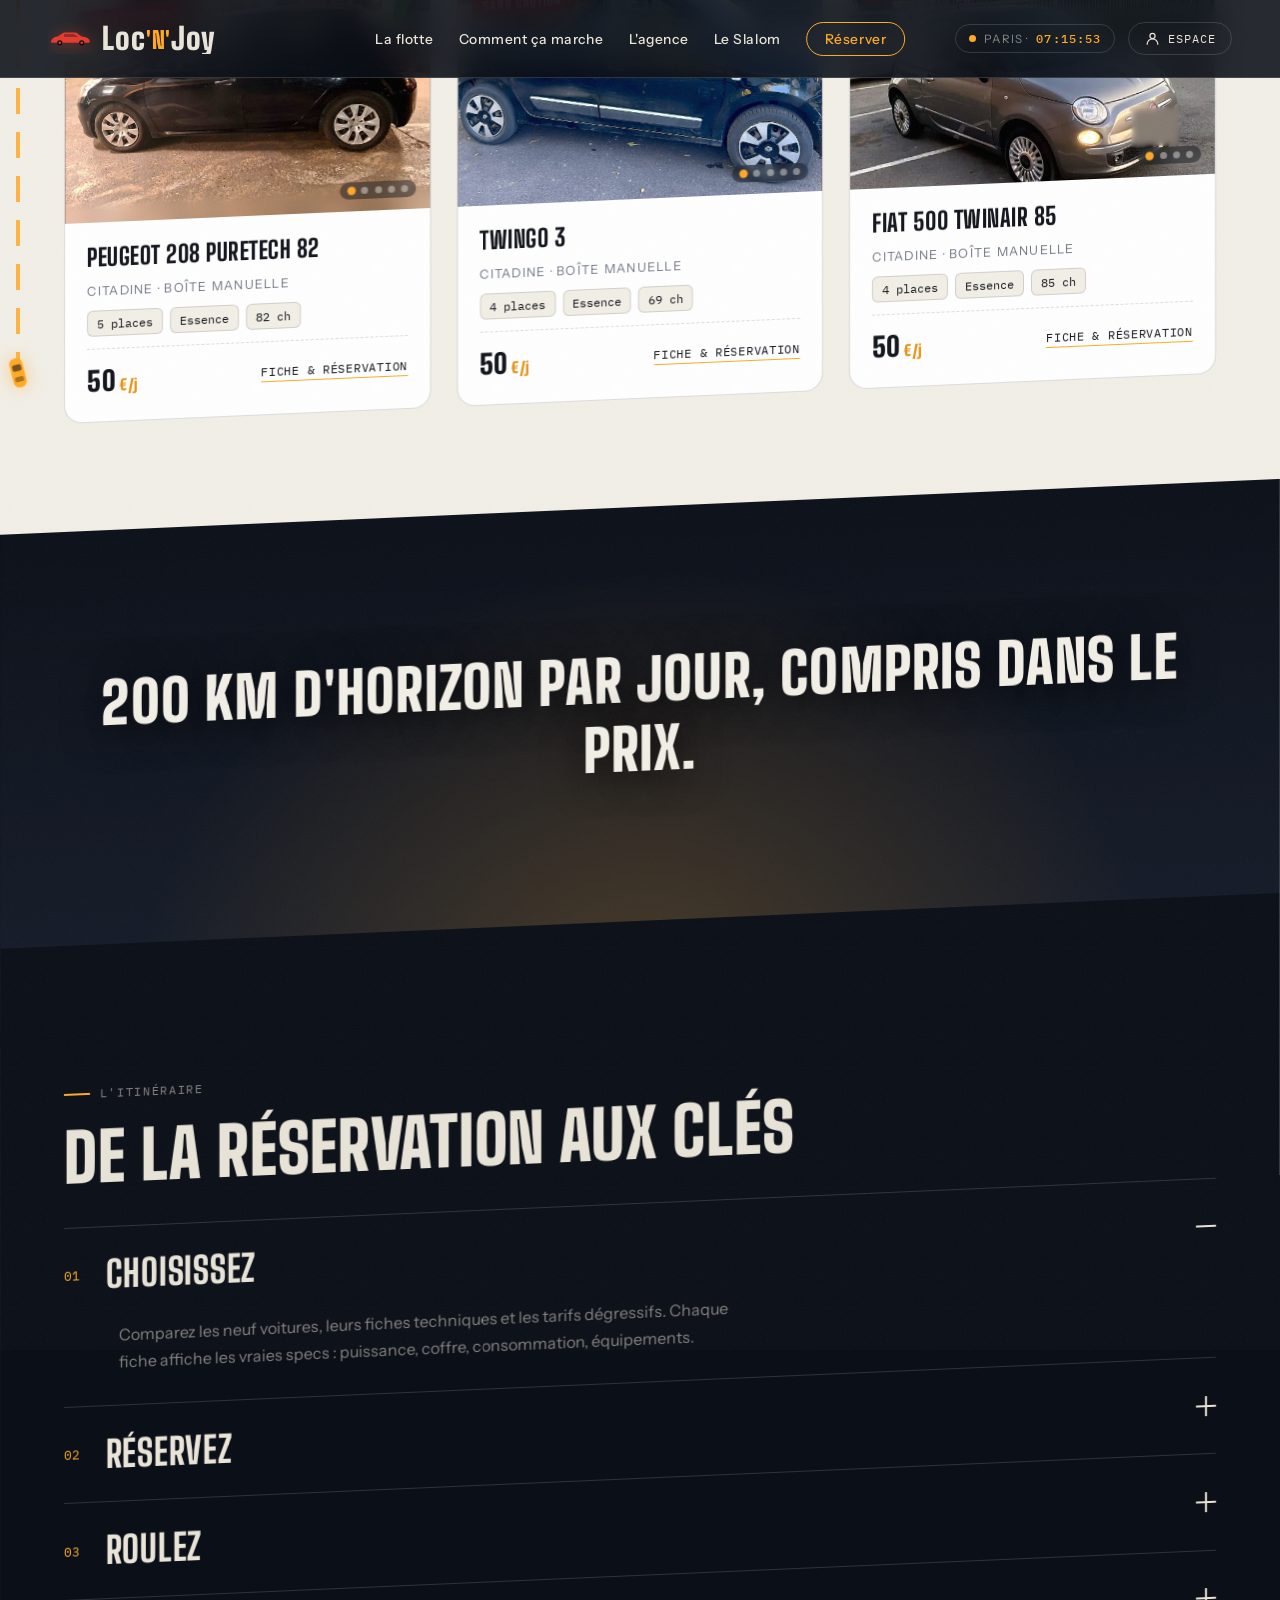
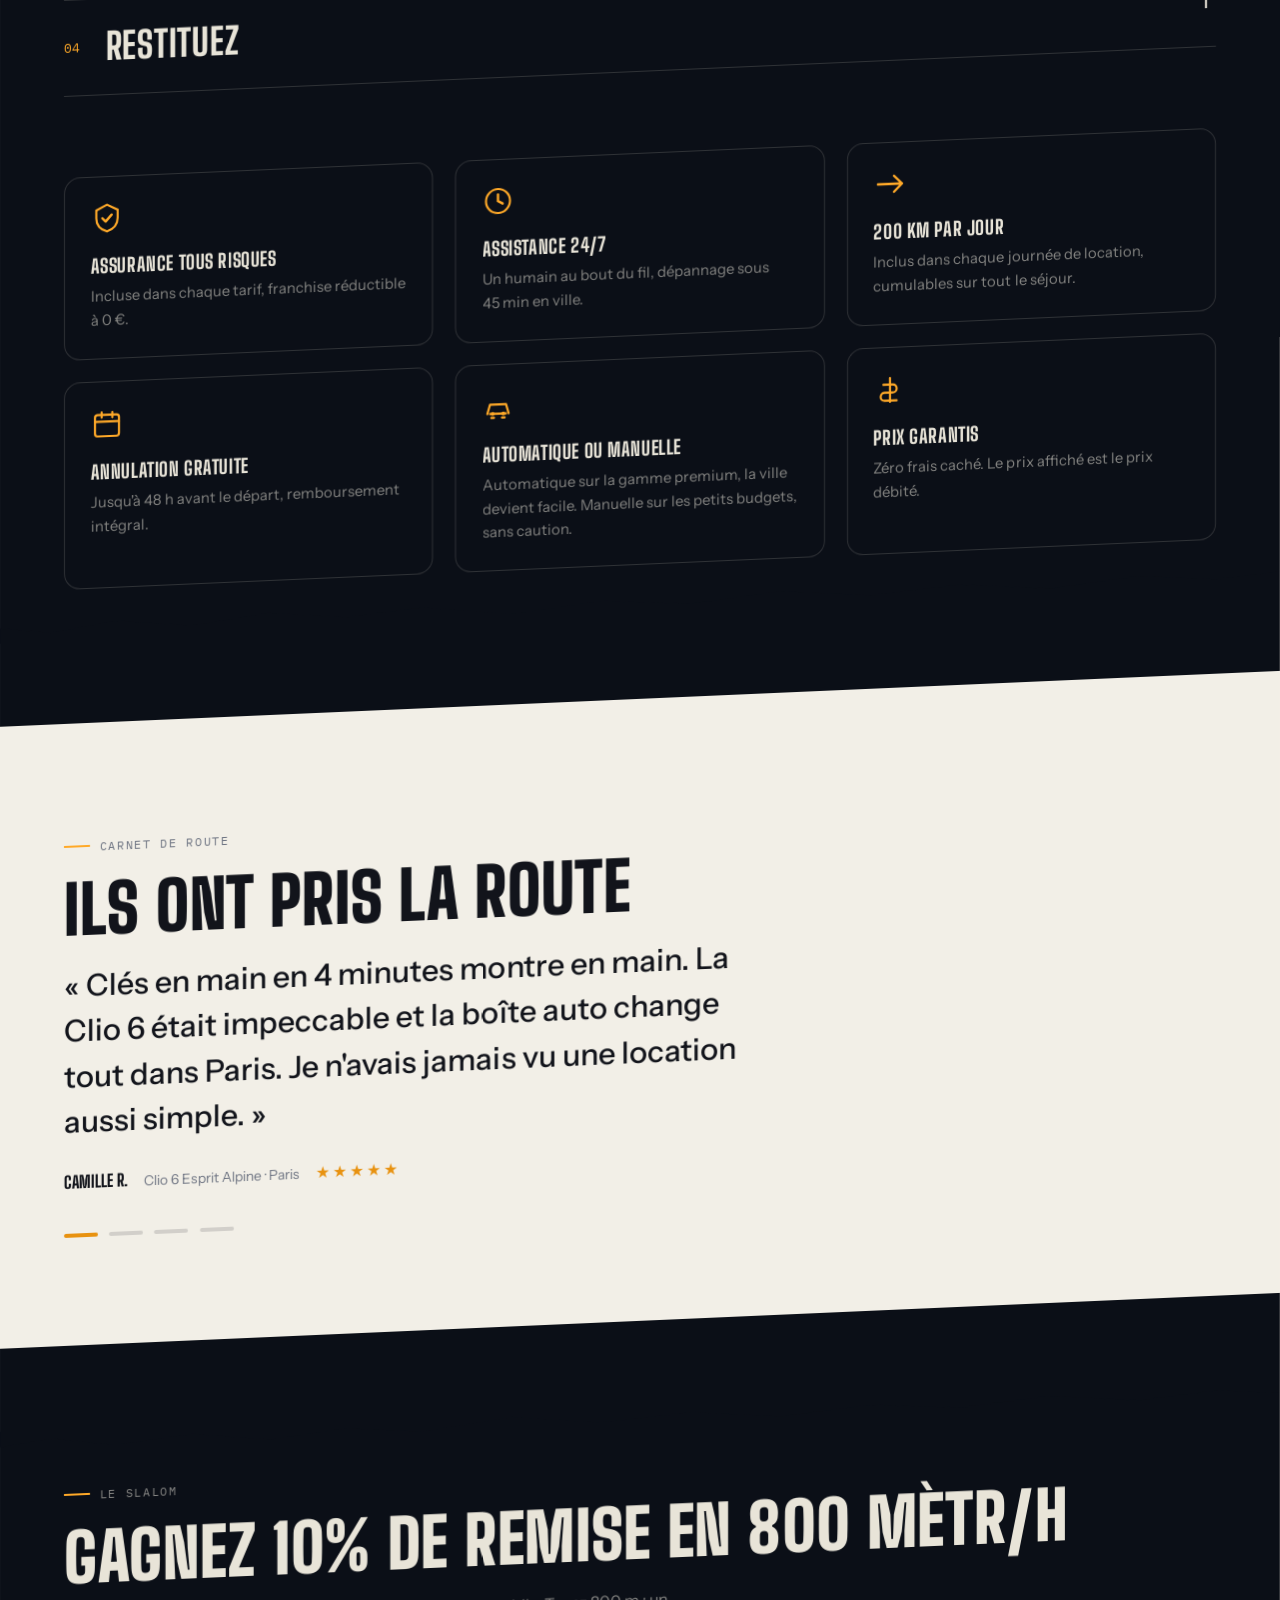
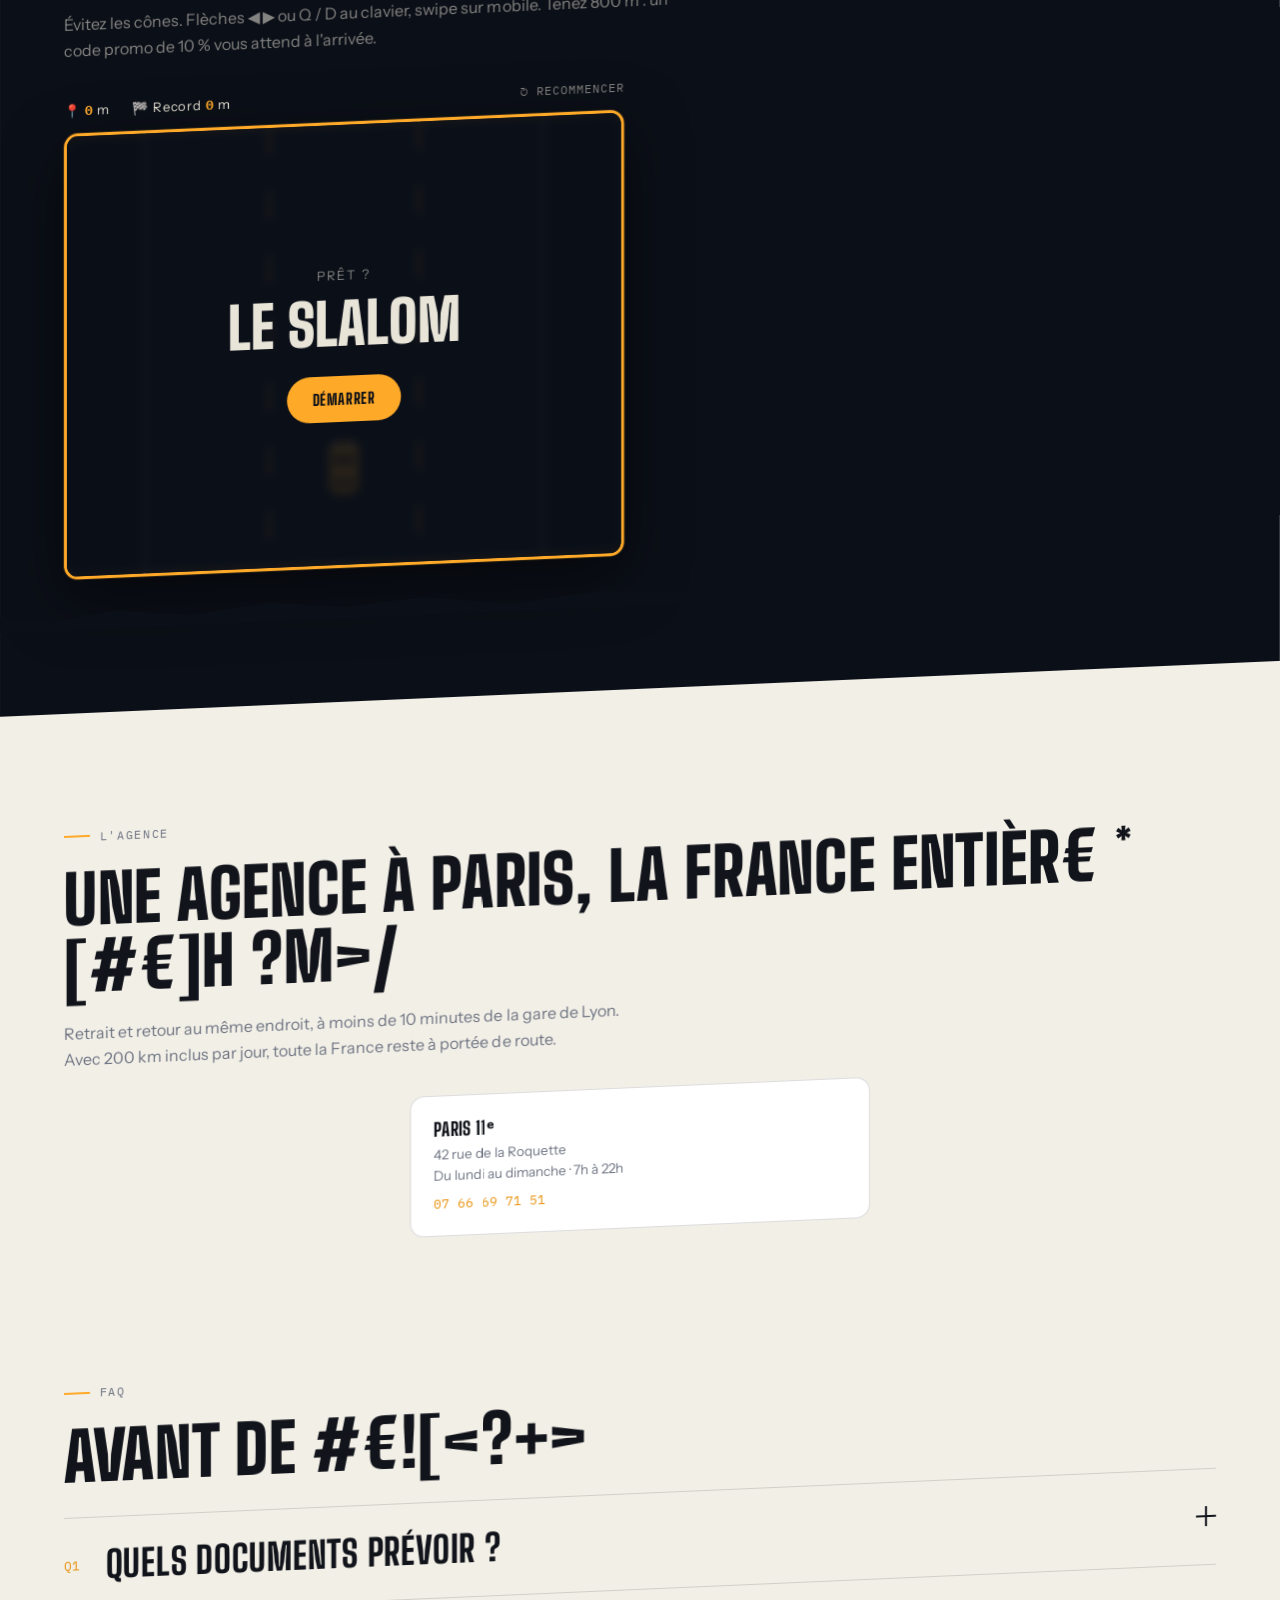
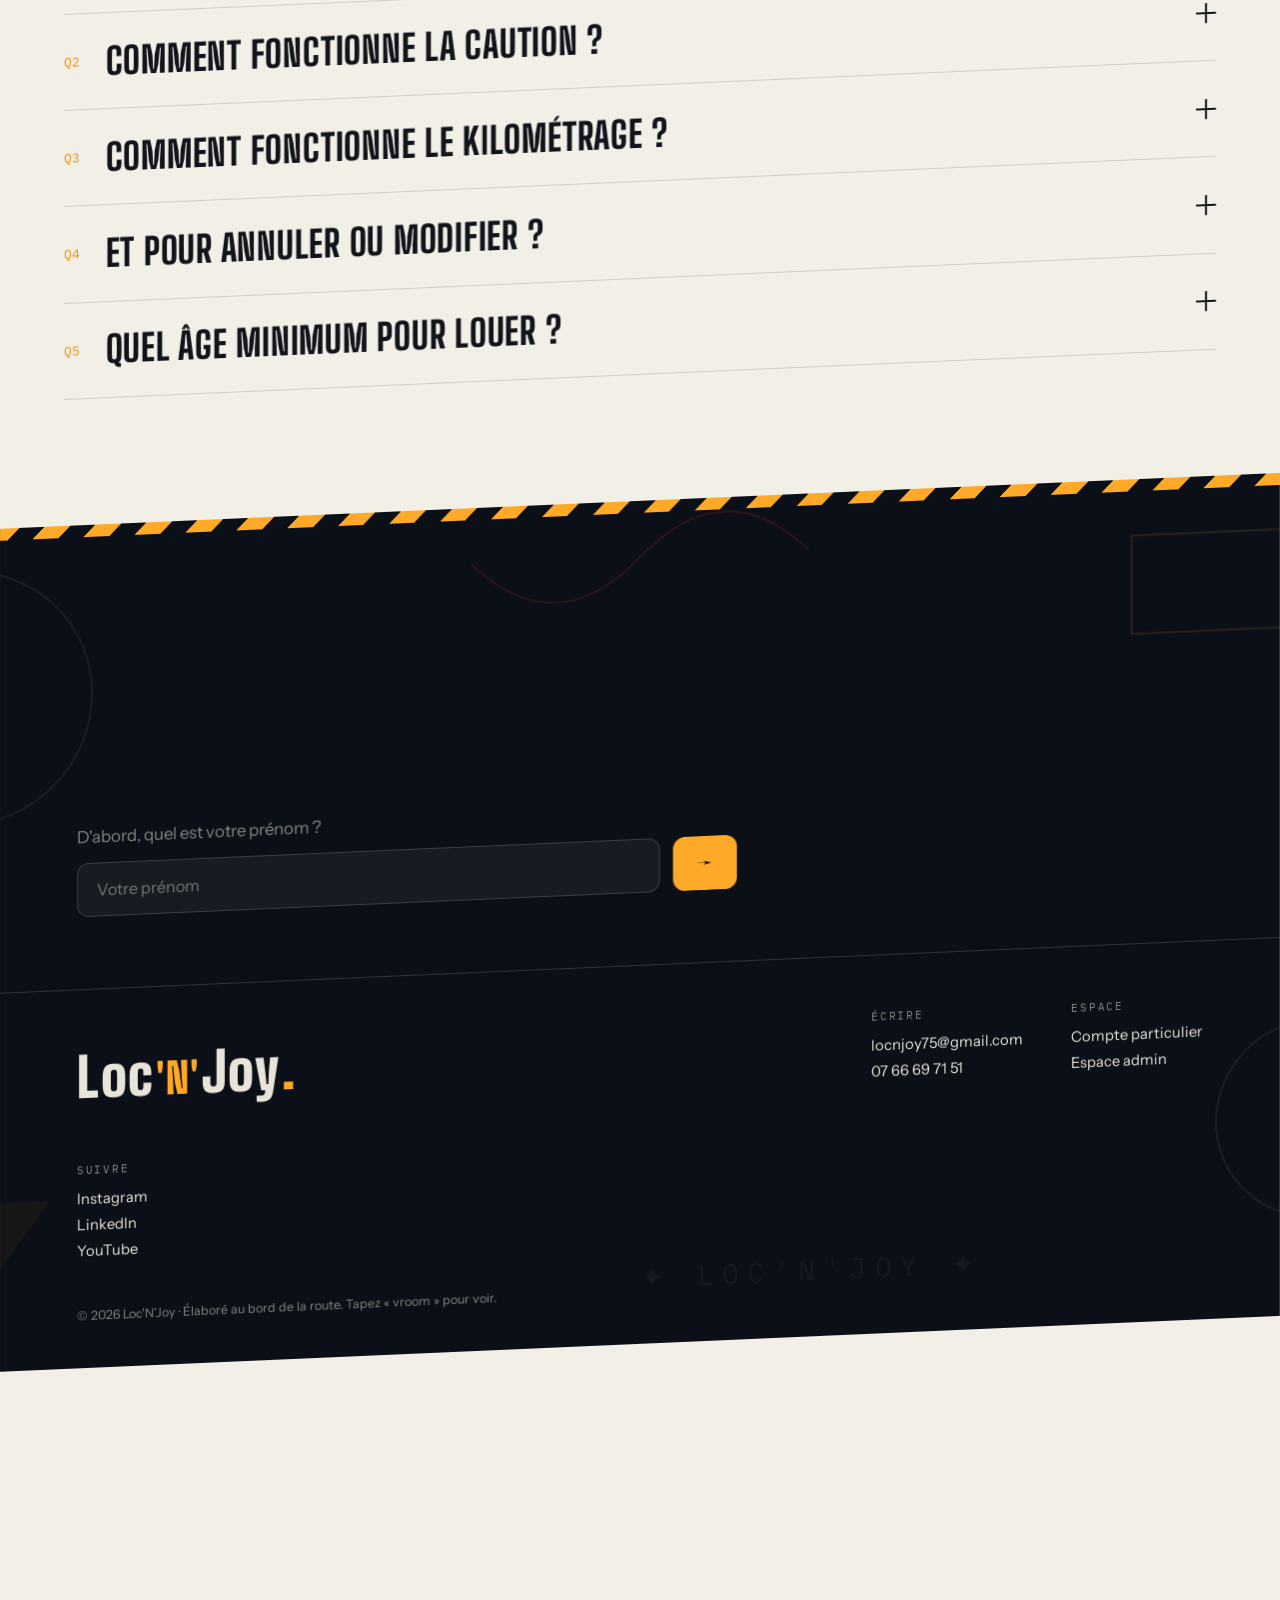
==== commit bcdf2765: "Textes boîte auto/manuelle, contacts et FAQ caution par gamme - Titre, descriptions, hero, flotte, e" ====
--- a/index.html
+++ b/index.html
@@ -3,11 +3,11 @@
 <head>
 <meta charset="UTF-8">
 <meta name="viewport" content="width=device-width, initial-scale=1.0, viewport-fit=cover">
-<title>Location de voitures à Paris · Loc'N'Joy · Boîte automatique dès 60 €/jour</title>
-<meta name="description" content="Loc'N'Joy, agence de location de voitures à Paris : Clio 6 Esprit Alpine, Mercedes Classe A Pack AMG, Golf 8 R Line, Clio 5 E Tech, Mégane 4. Boîte automatique, assurance incluse, 200 km par jour, dès 60 €/jour.">
+<title>Location de voitures à Paris · Loc'N'Joy · Boîte automatique ou manuelle dès 50 €/jour</title>
+<meta name="description" content="Loc'N'Joy, agence de location de voitures à Paris : Clio 6 Esprit Alpine, Mercedes Classe A Pack AMG, Golf 8 R Line, Clio 5 E Tech, Mégane 4, DS3, Peugeot 208, Twingo 3, Fiat 500. Boîte automatique ou manuelle, citadines sans caution, assurance incluse, 200 km par jour, dès 50 €/jour.">
 <meta name="theme-color" content="#0B0F17">
-<meta property="og:title" content="Loc'N'Joy · Location de voitures à Paris, boîte automatique">
-<meta property="og:description" content="Prenez le volant. On s'occupe du reste. Dès 60 €/jour, 200 km par jour inclus.">
+<meta property="og:title" content="Loc'N'Joy · Location de voitures à Paris, boîte automatique ou manuelle">
+<meta property="og:description" content="Prenez le volant. On s'occupe du reste. Dès 50 €/jour, 200 km par jour inclus.">
 <meta property="og:type" content="website">
 <link rel="icon" href="data:image/svg+xml,%3Csvg xmlns='http://www.w3.org/2000/svg' viewBox='0 0 64 64'%3E%3Crect width='64' height='64' rx='14' fill='%230B0F17'/%3E%3Cpath d='M18 14v30h24v-8H28V14z' fill='%23FFA928'/%3E%3Ccircle cx='46' cy='46' r='4' fill='%23E8E4D8'/%3E%3C/svg%3E">
 <link rel="preconnect" href="https://fonts.googleapis.com">
@@ -19,11 +19,11 @@
   "@context": "https://schema.org",
   "@type": "AutoRental",
   "name": "Loc'N'Joy",
-  "description": "Agence de location de voitures basée à Paris, disponible dans toute la France. Citadines et compactes en boîte automatique, 200 km par jour inclus.",
-  "url": "https://www.locnjoy.fr/",
-  "telephone": "+33 1 00 00 00 00",
-  "email": "bonjour@locnjoy.fr",
-  "priceRange": "60 € à 150 € par jour",
+  "description": "Agence de location de voitures basée à Paris, disponible dans toute la France. Citadines et compactes en boîte automatique ou manuelle, citadines sans caution, 200 km par jour inclus.",
+  "url": "https://www.locnjoy.com/",
+  "telephone": "+33 7 66 69 71 51",
+  "email": "locnjoy75@gmail.com",
+  "priceRange": "50 € à 150 € par jour",
   "address": {
     "@type": "PostalAddress",
     "streetAddress": "42 rue de la Roquette",
@@ -38,7 +38,11 @@
     { "@type": "Offer", "name": "Mercedes Classe A Pack AMG", "price": "150", "priceCurrency": "EUR" },
     { "@type": "Offer", "name": "Volkswagen Golf 8 R Line", "price": "130", "priceCurrency": "EUR" },
     { "@type": "Offer", "name": "Renault Clio 5 E Tech", "price": "80", "priceCurrency": "EUR" },
-    { "@type": "Offer", "name": "Renault Mégane 4 Intense", "price": "60", "priceCurrency": "EUR" }
+    { "@type": "Offer", "name": "Renault Mégane 4 Intense", "price": "60", "priceCurrency": "EUR" },
+    { "@type": "Offer", "name": "Citroën DS3 1.6 HDi 112", "price": "50", "priceCurrency": "EUR" },
+    { "@type": "Offer", "name": "Peugeot 208 PureTech 82", "price": "50", "priceCurrency": "EUR" },
+    { "@type": "Offer", "name": "Renault Twingo 3", "price": "50", "priceCurrency": "EUR" },
+    { "@type": "Offer", "name": "Fiat 500 TwinAir 85", "price": "50", "priceCurrency": "EUR" }
   ]
 }
 </script>
@@ -149,7 +153,7 @@
     <div class="hero-vignette" aria-hidden="true"></div>
 
     <span class="sticker st-1" data-parallax="0.14" aria-hidden="true">200 km<br>par jour</span>
-    <span class="sticker st-2" data-parallax="-0.09" aria-hidden="true">Dès 60&nbsp;€<br>/ jour</span>
+    <span class="sticker st-2" data-parallax="-0.09" aria-hidden="true">Dès 50&nbsp;€<br>/ jour</span>
 
     <div class="hero-content wrap">
       <p class="hero-kicker" data-reveal>
@@ -161,7 +165,7 @@
       </h1>
       <div class="hero-bottom">
         <p class="hero-sub" data-reveal>
-          Des citadines et compactes récentes, toutes en boîte automatique.
+          Des citadines et compactes récentes, en boîte automatique ou manuelle.
           Réservation en 2&nbsp;minutes, assurance incluse, 200&nbsp;km par jour
           et assistance 24/7 sur toute la route.
         </p>
@@ -234,10 +238,10 @@
         vous appartient.
       </h2>
       <div class="stats">
-        <div class="stat" data-reveal><b data-count="5">0</b><span>Voitures en flotte</span></div>
+        <div class="stat" data-reveal><b data-count="9">0</b><span>Voitures en flotte</span></div>
         <div class="stat" data-reveal><b data-count="1">0</b><span>Agence en France</span></div>
         <div class="stat" data-reveal><b data-count="500" data-suffix="+">0</b><span>Conducteurs conquis</span></div>
-        <div class="stat" data-reveal><b data-count="100" data-suffix="&thinsp;%">0</b><span>Boîte automatique</span></div>
+        <div class="stat" data-reveal><b data-count="4">0</b><span>Voitures sans caution</span></div>
       </div>
     </div>
   </section>
@@ -250,8 +254,9 @@
       <h2 class="section-title" data-reveal data-scramble>Des jolies voitures prêtes à partir</h2>
       <p class="section-sub" data-reveal>
         Chaque voiture est révisée avant chaque location, avec une fiche
-        technique complète comme chez un constructeur. Et chez Loc'N'Joy,
-        tout roule en boîte automatique : le pied gauche peut se reposer.
+        technique complète comme chez un constructeur. Deux gammes au choix :
+        citadines premium en boîte automatique, et citadines petit budget
+        en boîte manuelle, sans caution.
       </p>
       <div class="filters" id="filters" role="tablist" aria-label="Filtrer la flotte">
         <button class="chip is-on" data-cat="all" role="tab" aria-selected="true">Toutes</button>
@@ -280,7 +285,7 @@
     <div class="acc wrap" id="acc">
       <article class="acc-row open">
         <button class="acc-head" aria-expanded="true"><span class="acc-num">01</span><h3>Choisissez</h3><span class="acc-plus"></span></button>
-        <div class="acc-body"><p>Comparez les cinq voitures, leurs fiches techniques et les tarifs dégressifs. Chaque fiche affiche les vraies specs&nbsp;: puissance, coffre, consommation, équipements.</p></div>
+        <div class="acc-body"><p>Comparez les neuf voitures, leurs fiches techniques et les tarifs dégressifs. Chaque fiche affiche les vraies specs&nbsp;: puissance, coffre, consommation, équipements.</p></div>
       </article>
       <article class="acc-row">
         <button class="acc-head" aria-expanded="false"><span class="acc-num">02</span><h3>Réservez</h3><span class="acc-plus"></span></button>
@@ -292,7 +297,7 @@
       </article>
       <article class="acc-row">
         <button class="acc-head" aria-expanded="false"><span class="acc-num">04</span><h3>Restituez</h3><span class="acc-plus"></span></button>
-        <div class="acc-body"><p>Rapportez les clés à l'agence, on s'occupe du reste. Caution libérée sous 48&nbsp;h, facture envoyée par email.</p></div>
+        <div class="acc-body"><p>Rapportez les clés à l'agence, on s'occupe du reste. Caution libérée sous 48&nbsp;h pour la gamme premium, facture envoyée par email.</p></div>
       </article>
     </div>
 
@@ -315,7 +320,7 @@
       </div>
       <div class="pledge" data-reveal>
         <svg viewBox="0 0 24 24" aria-hidden="true"><path d="M4 17l2-7h12l2 7M6 17h12M7 20h2M15 20h2" fill="none" stroke="currentColor" stroke-width="1.6" stroke-linecap="round" stroke-linejoin="round"/><circle cx="8" cy="17" r="1.4" fill="currentColor"/><circle cx="16" cy="17" r="1.4" fill="currentColor"/></svg>
-        <h3>Boîte automatique</h3><p>Sur toutes nos voitures. Le pied gauche se repose, la ville devient facile.</p>
+        <h3>Automatique ou manuelle</h3><p>Automatique sur la gamme premium, la ville devient facile. Manuelle sur les petits budgets, sans caution.</p>
       </div>
       <div class="pledge" data-reveal>
         <svg viewBox="0 0 24 24" aria-hidden="true"><path d="M12 3v18M7 8h7a3 3 0 1 1 0 6H8a3 3 0 1 0 0 6h9" fill="none" stroke="currentColor" stroke-width="1.6" stroke-linecap="round"/></svg>
@@ -423,7 +428,7 @@
       </p>
     </div>
     <div class="agency-grid wrap">
-      <div class="agency" data-reveal><b>Paris 11ᵉ</b><span>42 rue de la Roquette</span><span>Du lundi au dimanche · 7h à 22h</span><a href="tel:+33100000001">01 00 00 00 01</a></div>
+      <div class="agency" data-reveal><b>Paris 11ᵉ</b><span>42 rue de la Roquette</span><span>Du lundi au dimanche · 7h à 22h</span><a href="tel:+33766697151">07 66 69 71 51</a></div>
     </div>
   </section>
 
@@ -439,7 +444,7 @@
         </article>
         <article class="acc-row">
           <button class="acc-head" aria-expanded="false"><span class="acc-num">Q2</span><h3>Comment fonctionne la caution&nbsp;?</h3><span class="acc-plus"></span></button>
-          <div class="acc-body"><p>Une empreinte bancaire, jamais débitée sauf sinistre responsable. Elle est libérée automatiquement sous 48&nbsp;h après la restitution.</p></div>
+          <div class="acc-body"><p>Cela dépend de la gamme. <b>Citadine premium</b> (Clio 6, Classe A, Golf 8, Clio 5, Mégane 4)&nbsp;: une empreinte bancaire, jamais débitée sauf sinistre responsable, libérée automatiquement sous 48&nbsp;h après la restitution. Son montant est indiqué dans la fiche de chaque voiture. <b>Citadine petit budget</b> (DS3, Peugeot 208, Twingo 3, Fiat 500)&nbsp;: sans caution.</p></div>
         </article>
         <article class="acc-row">
           <button class="acc-head" aria-expanded="false"><span class="acc-num">Q3</span><h3>Comment fonctionne le kilométrage&nbsp;?</h3><span class="acc-plus"></span></button>
@@ -506,8 +511,8 @@
       <a href="#top" class="footer-logo">Loc<span class="brand-n">'N'</span>Joy<span class="brand-dot">.</span></a>
       <div class="footer-col">
         <span class="footer-col-h">Écrire</span>
-        <a href="mailto:bonjour@locnjoy.fr">bonjour@locnjoy.fr</a>
-        <a href="tel:+33100000000">+33 1 00 00 00 00</a>
+        <a href="mailto:locnjoy75@gmail.com">locnjoy75@gmail.com</a>
+        <a href="tel:+33766697151">07 66 69 71 51</a>
       </div>
       <div class="footer-col">
         <span class="footer-col-h">Espace</span>
--- a/css/style.css
+++ b/css/style.css
@@ -404,17 +404,21 @@
 
 .fleet-grid { display: grid; grid-template-columns: repeat(6, 1fr); gap: 1.6rem; }
 .fleet-grid .card { grid-column: span 2; }
-.fleet-grid .card:nth-child(4) { grid-column: 2 / span 2; }
-.fleet-grid .card:nth-child(5) { grid-column: 4 / span 2; }
+/* rangées de 3 ; une dernière rangée incomplète reste centrée, quel que soit le nombre de voitures */
+.fleet-grid .card:nth-child(3n+1):nth-last-child(2) { grid-column: 2 / span 2; }
+.fleet-grid .card:nth-child(3n+2):last-child { grid-column: 4 / span 2; }
+.fleet-grid .card:nth-child(3n+1):last-child { grid-column: 3 / span 2; }
 @media (max-width: 1080px) {
   .fleet-grid { grid-template-columns: repeat(2, 1fr); }
-  .fleet-grid .card { grid-column: auto; }
-  .fleet-grid .card:nth-child(4), .fleet-grid .card:nth-child(5) { grid-column: auto; }
-  .fleet-grid .card:nth-child(5) { grid-column: 1 / -1; max-width: min(100%, 460px); margin-inline: auto; width: 100%; }
+  .fleet-grid .card,
+  .fleet-grid .card:nth-child(3n+1):nth-last-child(2),
+  .fleet-grid .card:nth-child(3n+2):last-child,
+  .fleet-grid .card:nth-child(3n+1):last-child { grid-column: auto; }
+  .fleet-grid .card:nth-child(odd):last-child { grid-column: 1 / -1; max-width: min(100%, 460px); margin-inline: auto; width: 100%; }
 }
 @media (max-width: 640px) {
   .fleet-grid { grid-template-columns: 1fr; }
-  .fleet-grid .card:nth-child(5) { grid-column: auto; max-width: none; margin-inline: 0; }
+  .fleet-grid .card:nth-child(odd):last-child { grid-column: auto; max-width: none; margin-inline: 0; }
 }
 
 .card { background: #fff; border: 1px solid var(--line); border-radius: 18px; overflow: hidden;
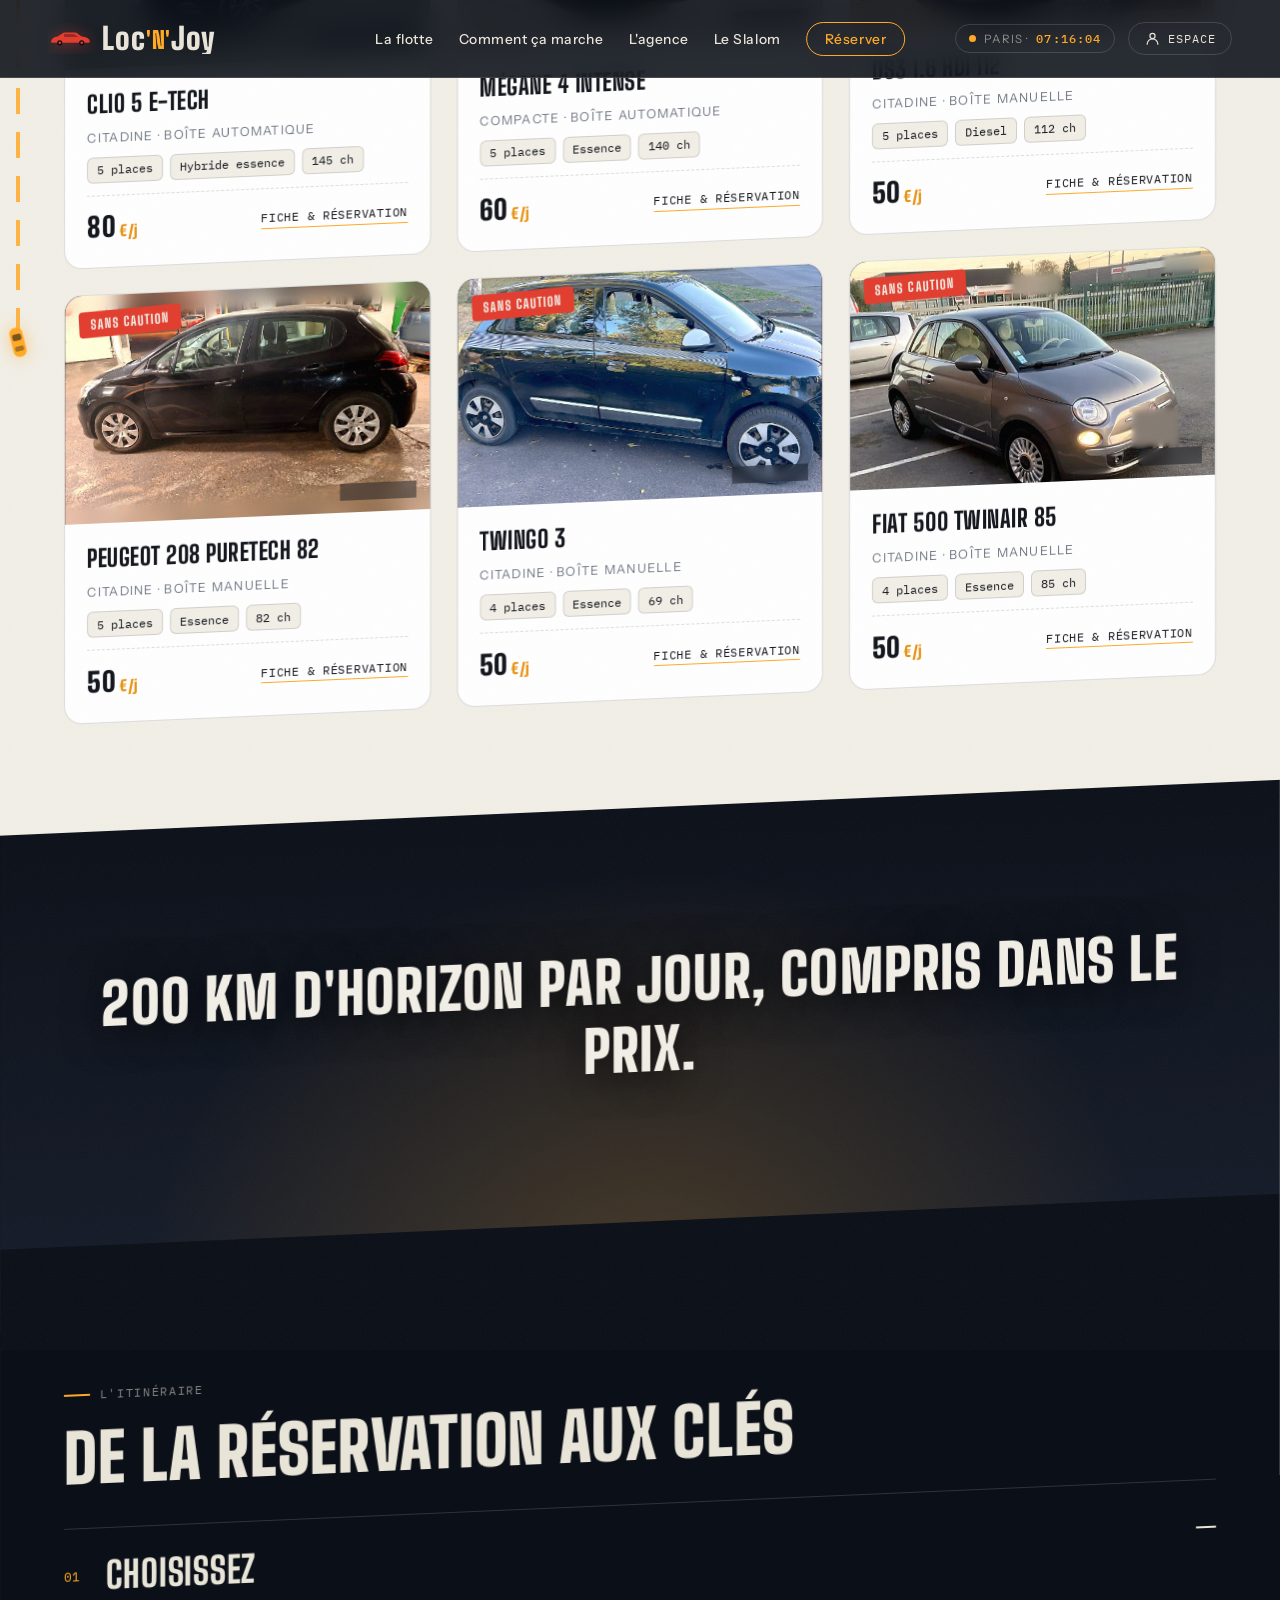
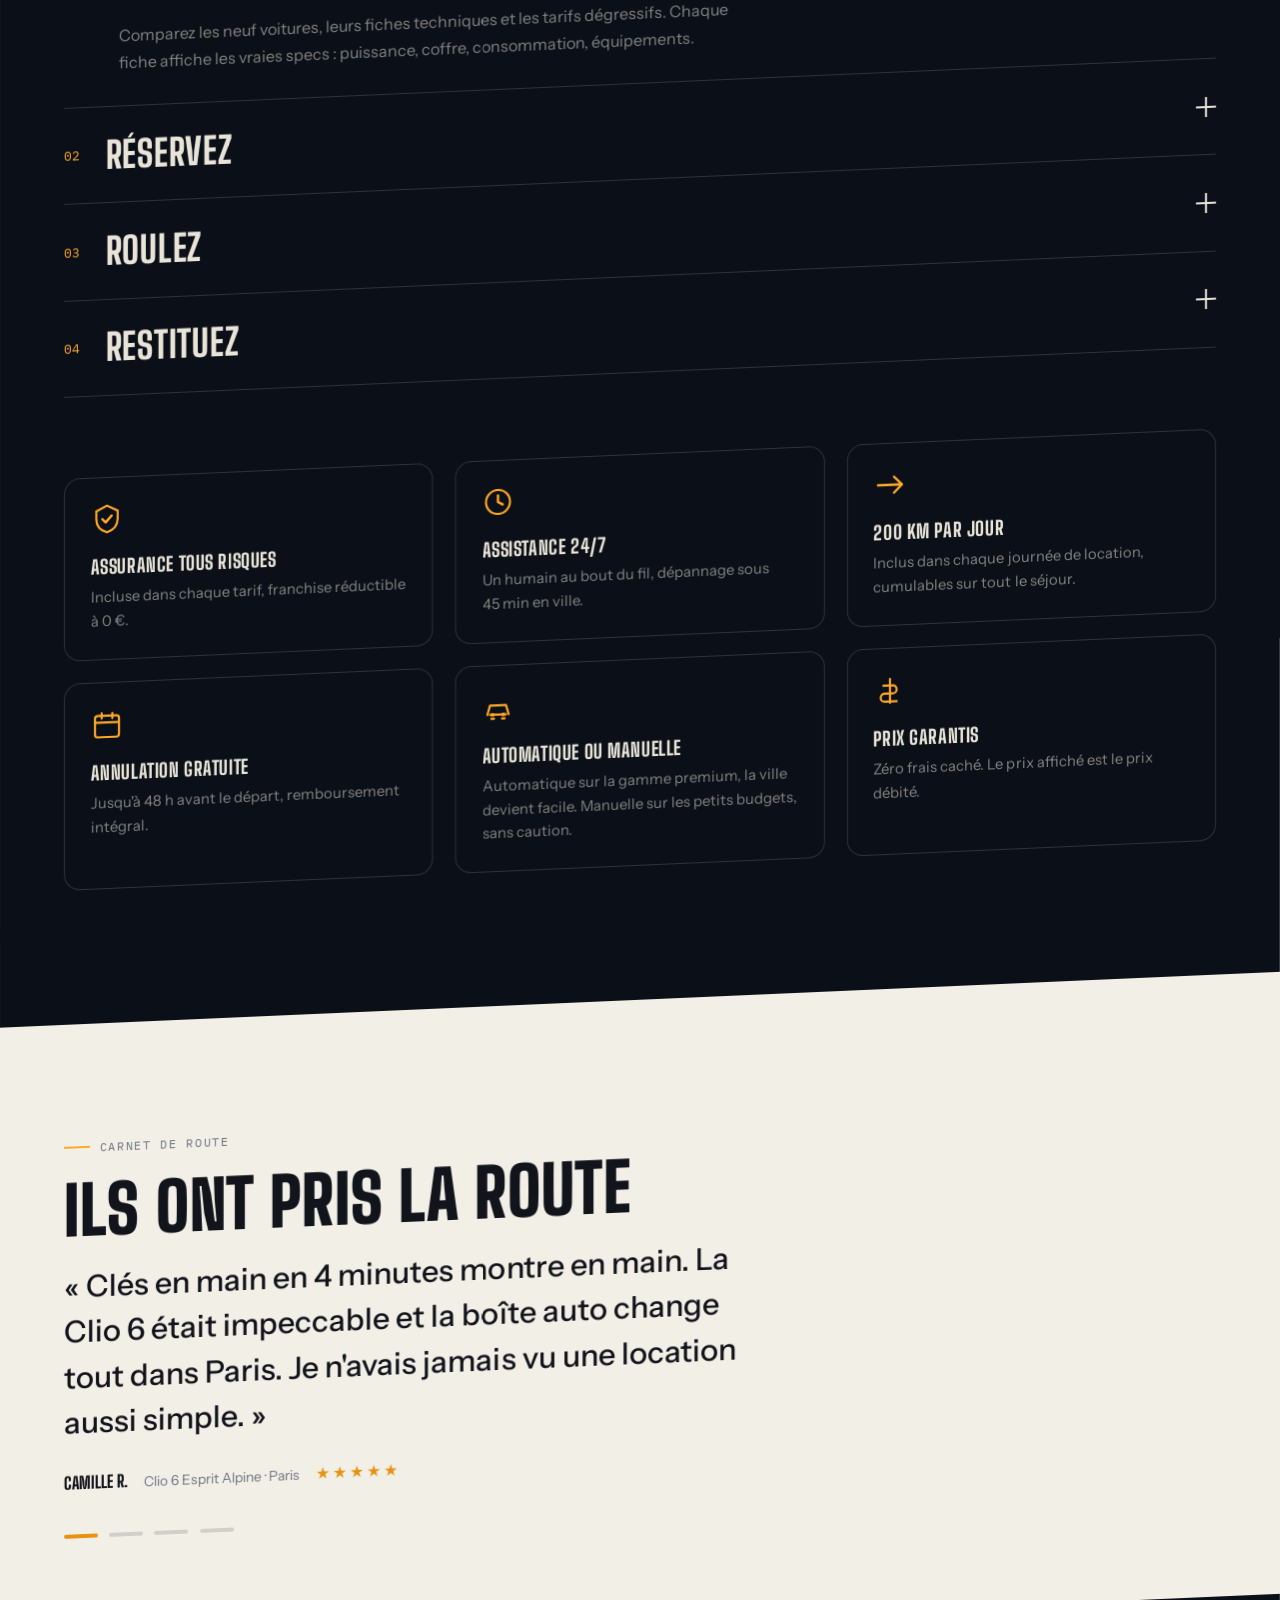
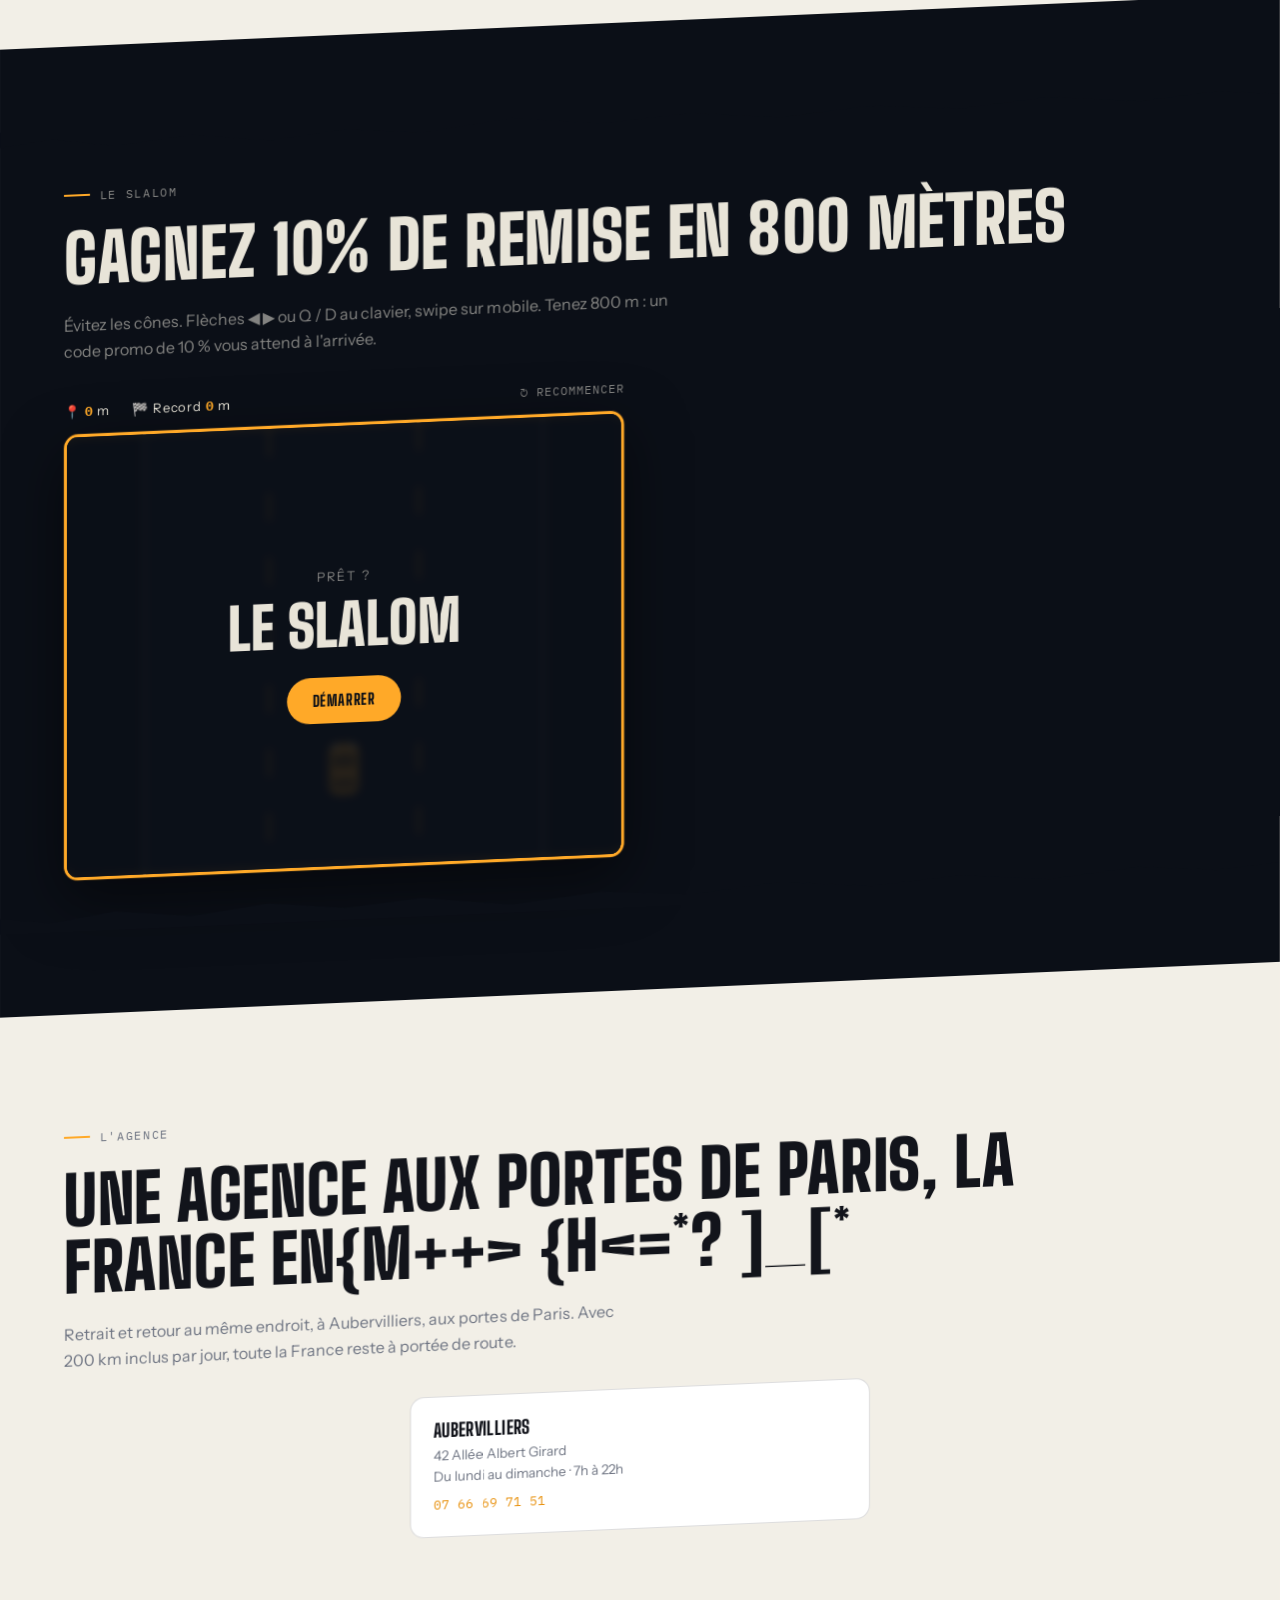
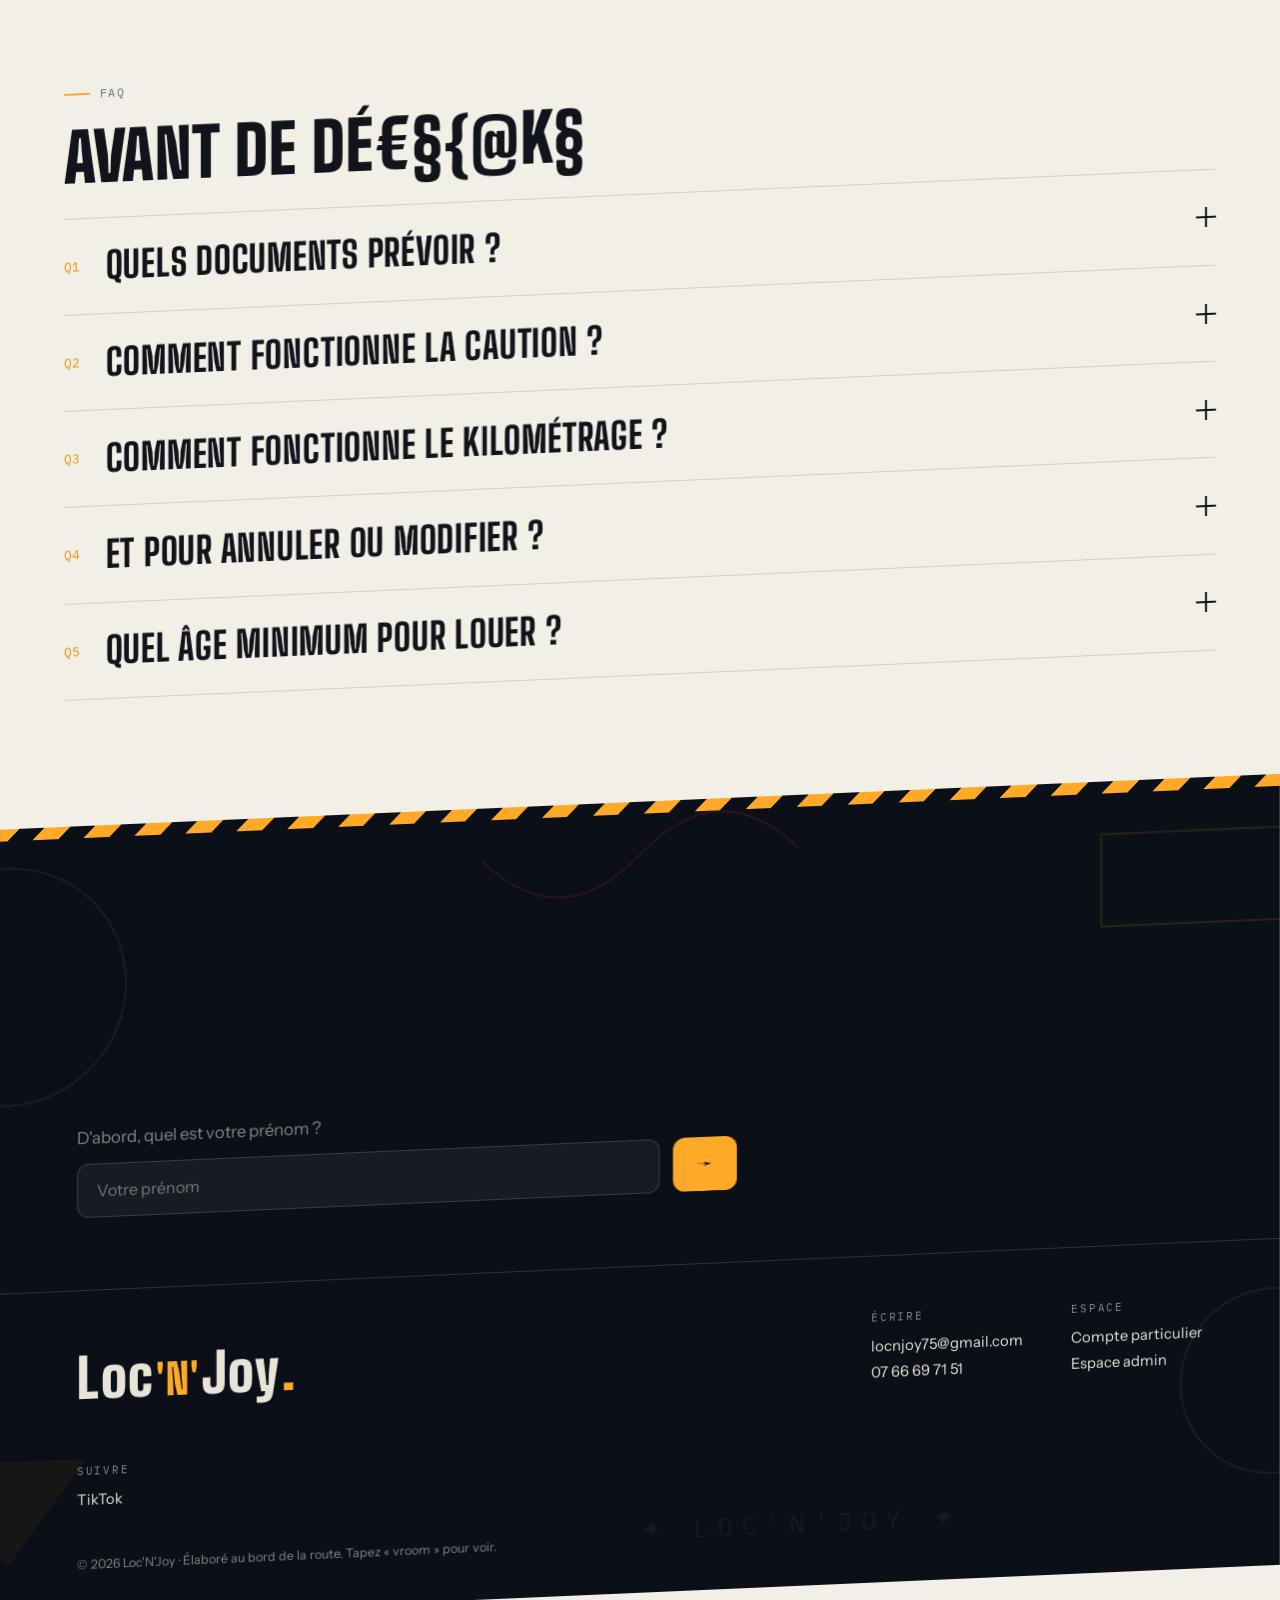
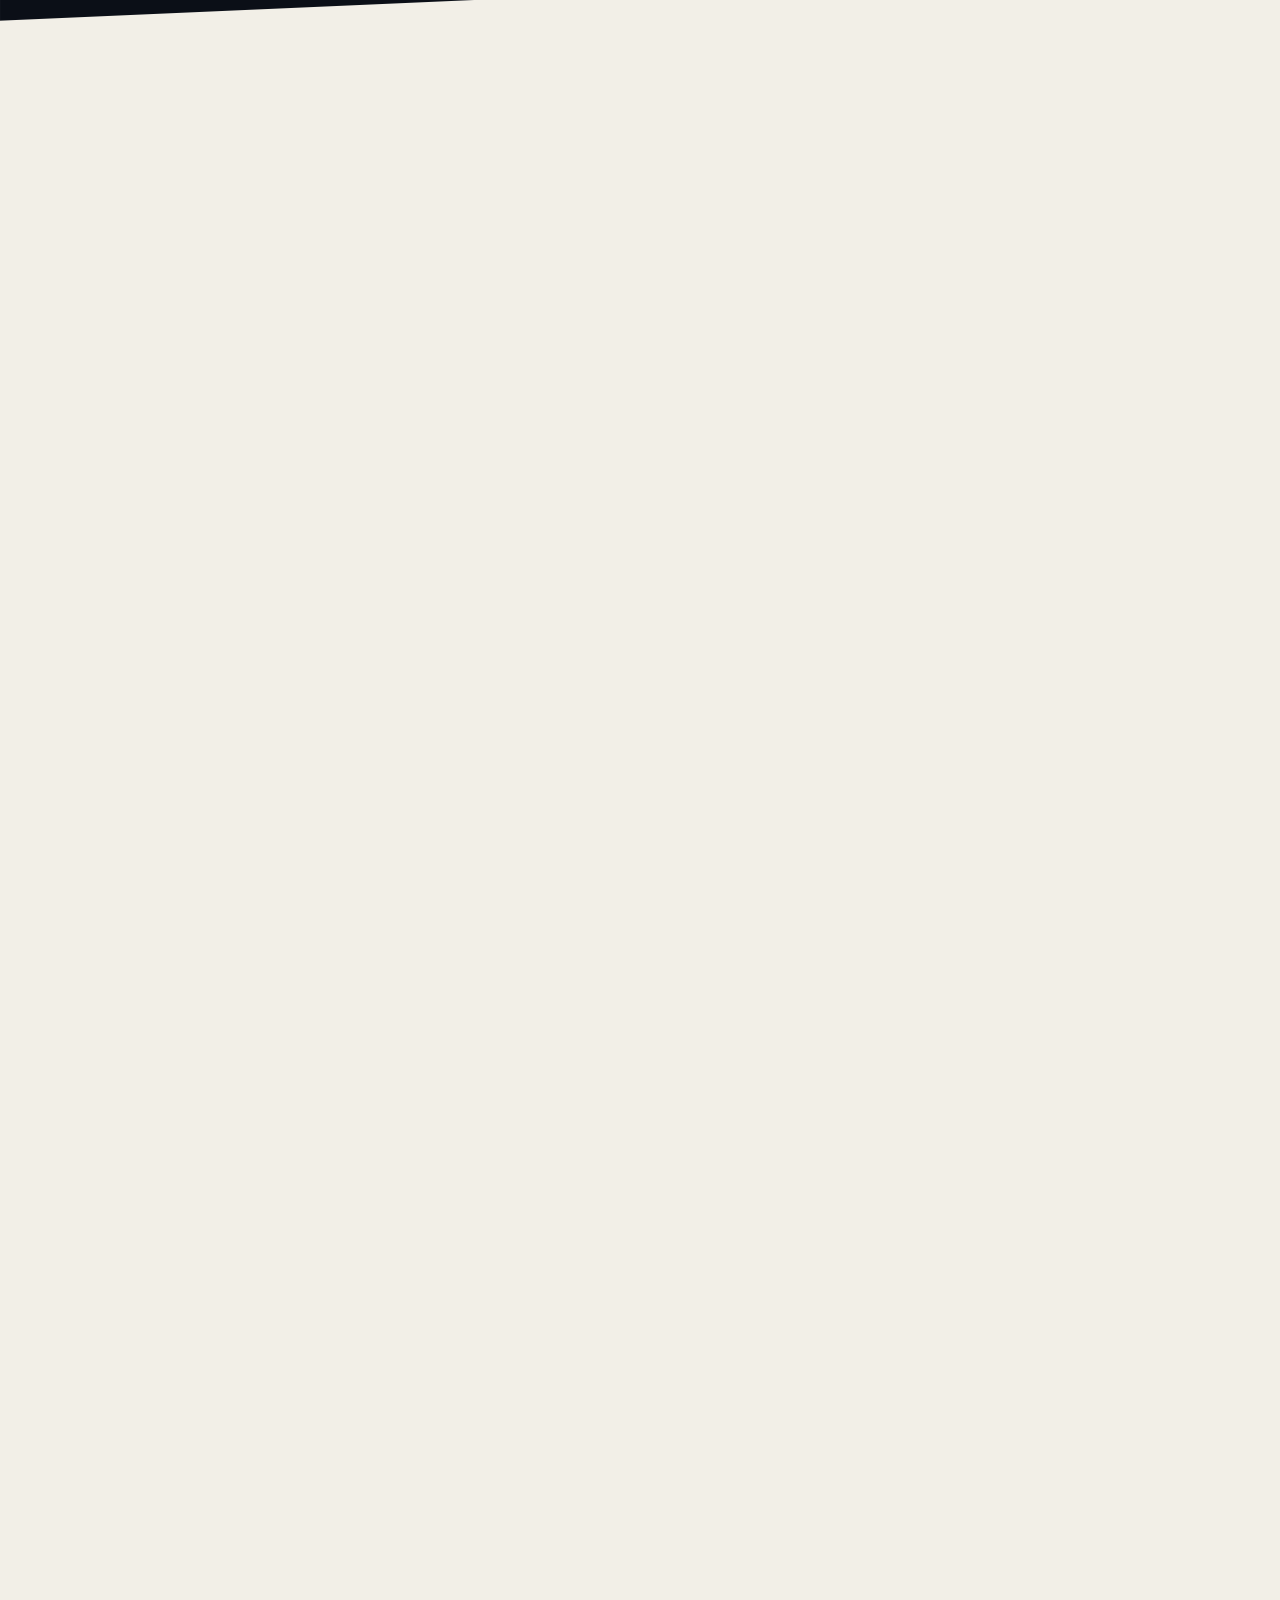
==== commit 49451e8b: "Ronds de l'accueil, adresse Aubervilliers et lien TikTok - Rond rouge : à partir de 30 € / jour ; ro" ====
--- a/index.html
+++ b/index.html
@@ -26,11 +26,12 @@
   "priceRange": "50 € à 150 € par jour",
   "address": {
     "@type": "PostalAddress",
-    "streetAddress": "42 rue de la Roquette",
-    "addressLocality": "Paris",
-    "postalCode": "75011",
+    "streetAddress": "42 Allée Albert Girard",
+    "addressLocality": "Aubervilliers",
+    "postalCode": "93300",
     "addressCountry": "FR"
   },
+  "sameAs": ["https://www.tiktok.com/@locnjoy.75"],
   "areaServed": "France",
   "openingHours": "Mo-Su 07:00-22:00",
   "makesOffer": [
@@ -152,8 +153,8 @@
     <canvas id="heroCanvas" class="hero-canvas" aria-hidden="true"></canvas>
     <div class="hero-vignette" aria-hidden="true"></div>
 
-    <span class="sticker st-1" data-parallax="0.14" aria-hidden="true">200 km<br>par jour</span>
-    <span class="sticker st-2" data-parallax="-0.09" aria-hidden="true">Dès 50&nbsp;€<br>/ jour</span>
+    <span class="sticker st-1" data-parallax="0.14" aria-hidden="true">De 200 à<br>400 km<br>par jour</span>
+    <span class="sticker st-2" data-parallax="-0.09" aria-hidden="true">À partir de<br>30&nbsp;€<br>/ jour</span>
 
     <div class="hero-content wrap">
       <p class="hero-kicker" data-reveal>
@@ -182,7 +183,7 @@
       <div class="search-field">
         <label for="s-city">Ville de départ</label>
         <select id="s-city" name="city">
-          <option value="Paris">Paris 11ᵉ</option>
+          <option value="Aubervilliers">Aubervilliers</option>
         </select>
       </div>
       <div class="search-field">
@@ -420,15 +421,15 @@
   <section class="agencies" id="agences">
     <div class="wrap">
       <span class="tag" data-reveal><i></i>L'agence</span>
-      <h2 class="section-title" data-reveal data-scramble>Une agence à Paris, la France entière devant vous</h2>
+      <h2 class="section-title" data-reveal data-scramble>Une agence aux portes de Paris, la France entière devant vous</h2>
       <p class="section-sub" data-reveal>
-        Retrait et retour au même endroit, à moins de 10&nbsp;minutes de la
-        gare de Lyon. Avec 200&nbsp;km inclus par jour, toute la France reste
+        Retrait et retour au même endroit, à Aubervilliers,
+        aux portes de Paris. Avec 200&nbsp;km inclus par jour, toute la France reste
         à portée de route.
       </p>
     </div>
     <div class="agency-grid wrap">
-      <div class="agency" data-reveal><b>Paris 11ᵉ</b><span>42 rue de la Roquette</span><span>Du lundi au dimanche · 7h à 22h</span><a href="tel:+33766697151">07 66 69 71 51</a></div>
+      <div class="agency" data-reveal><b>Aubervilliers</b><span>42 Allée Albert Girard</span><span>Du lundi au dimanche · 7h à 22h</span><a href="tel:+33766697151">07 66 69 71 51</a></div>
     </div>
   </section>
 
@@ -521,9 +522,7 @@
       </div>
       <div class="footer-col">
         <span class="footer-col-h">Suivre</span>
-        <a href="#">Instagram</a>
-        <a href="#">LinkedIn</a>
-        <a href="#">YouTube</a>
+        <a href="https://www.tiktok.com/@locnjoy.75" target="_blank" rel="noopener">TikTok</a>
       </div>
       <p class="footer-copy">© <span id="year"></span> Loc'N'Joy · Élaboré au bord de la route. Tapez «&nbsp;vroom&nbsp;» pour voir.</p>
     </div>
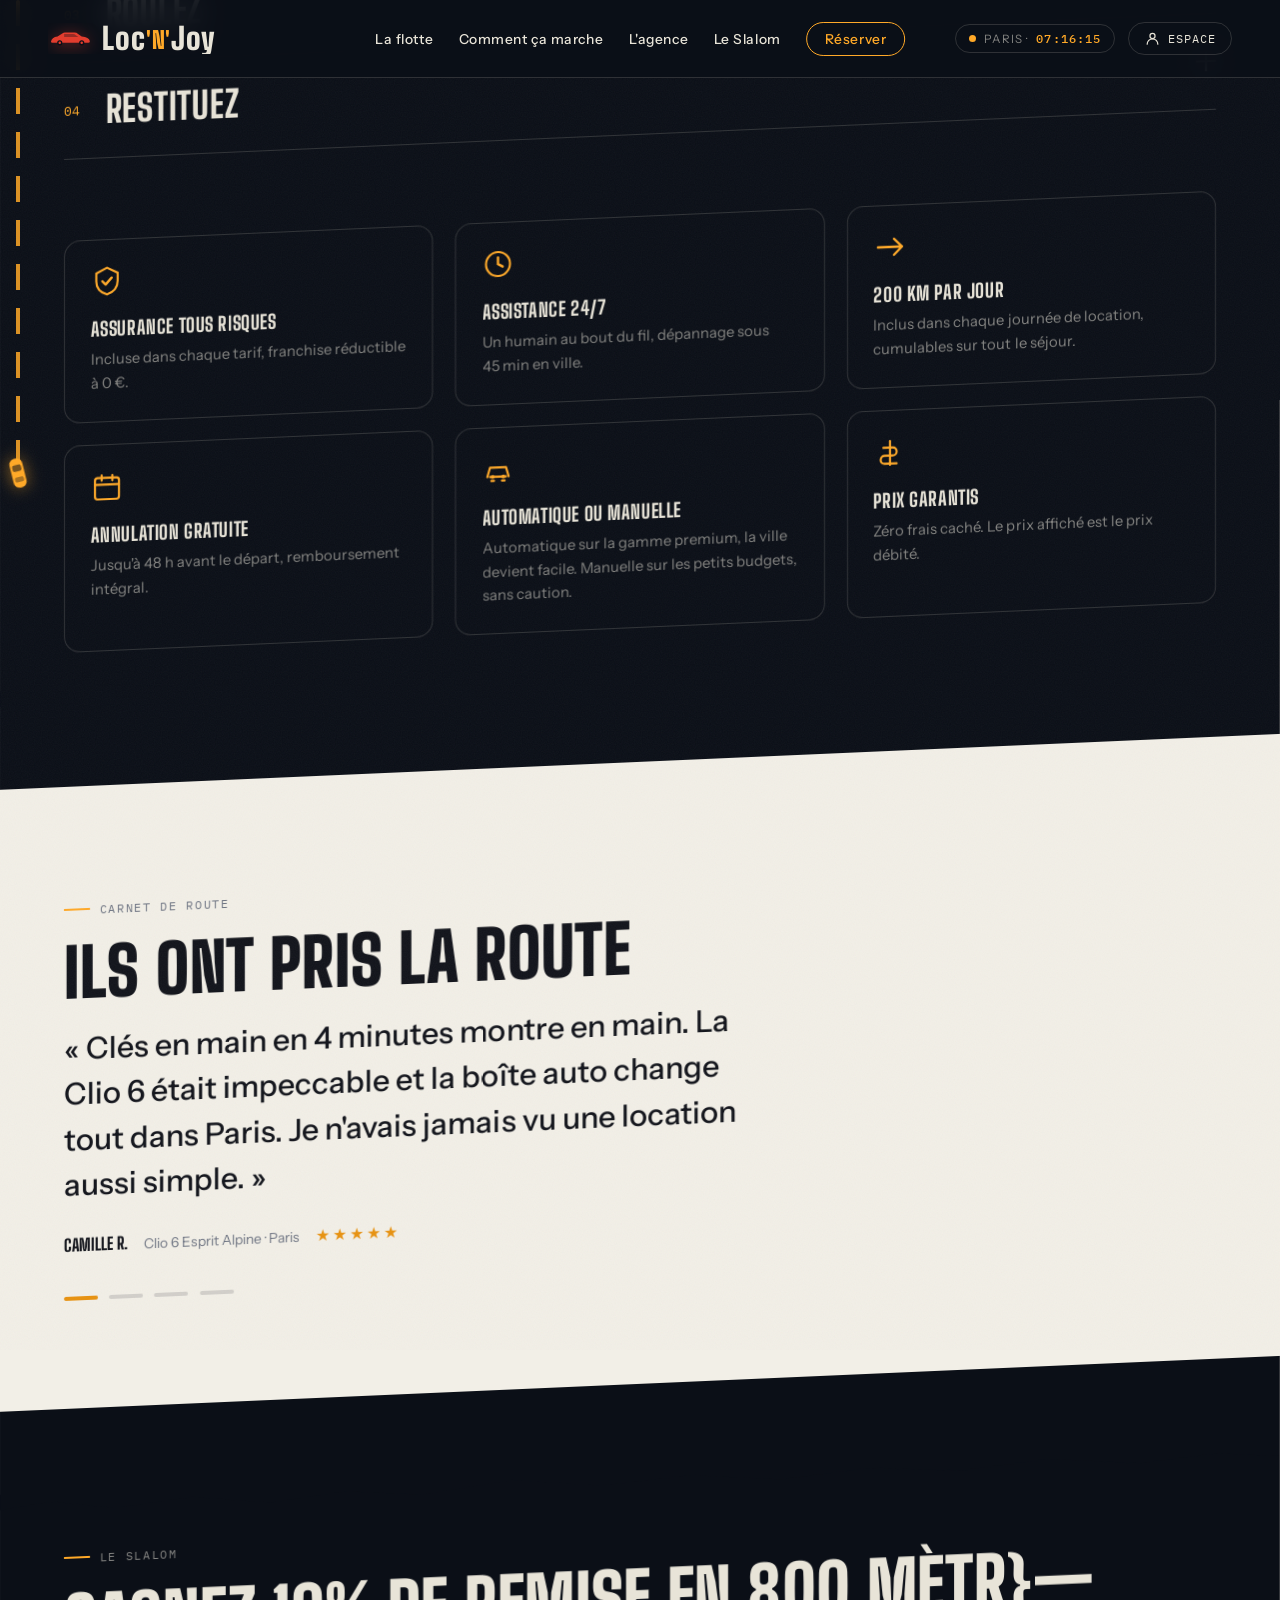
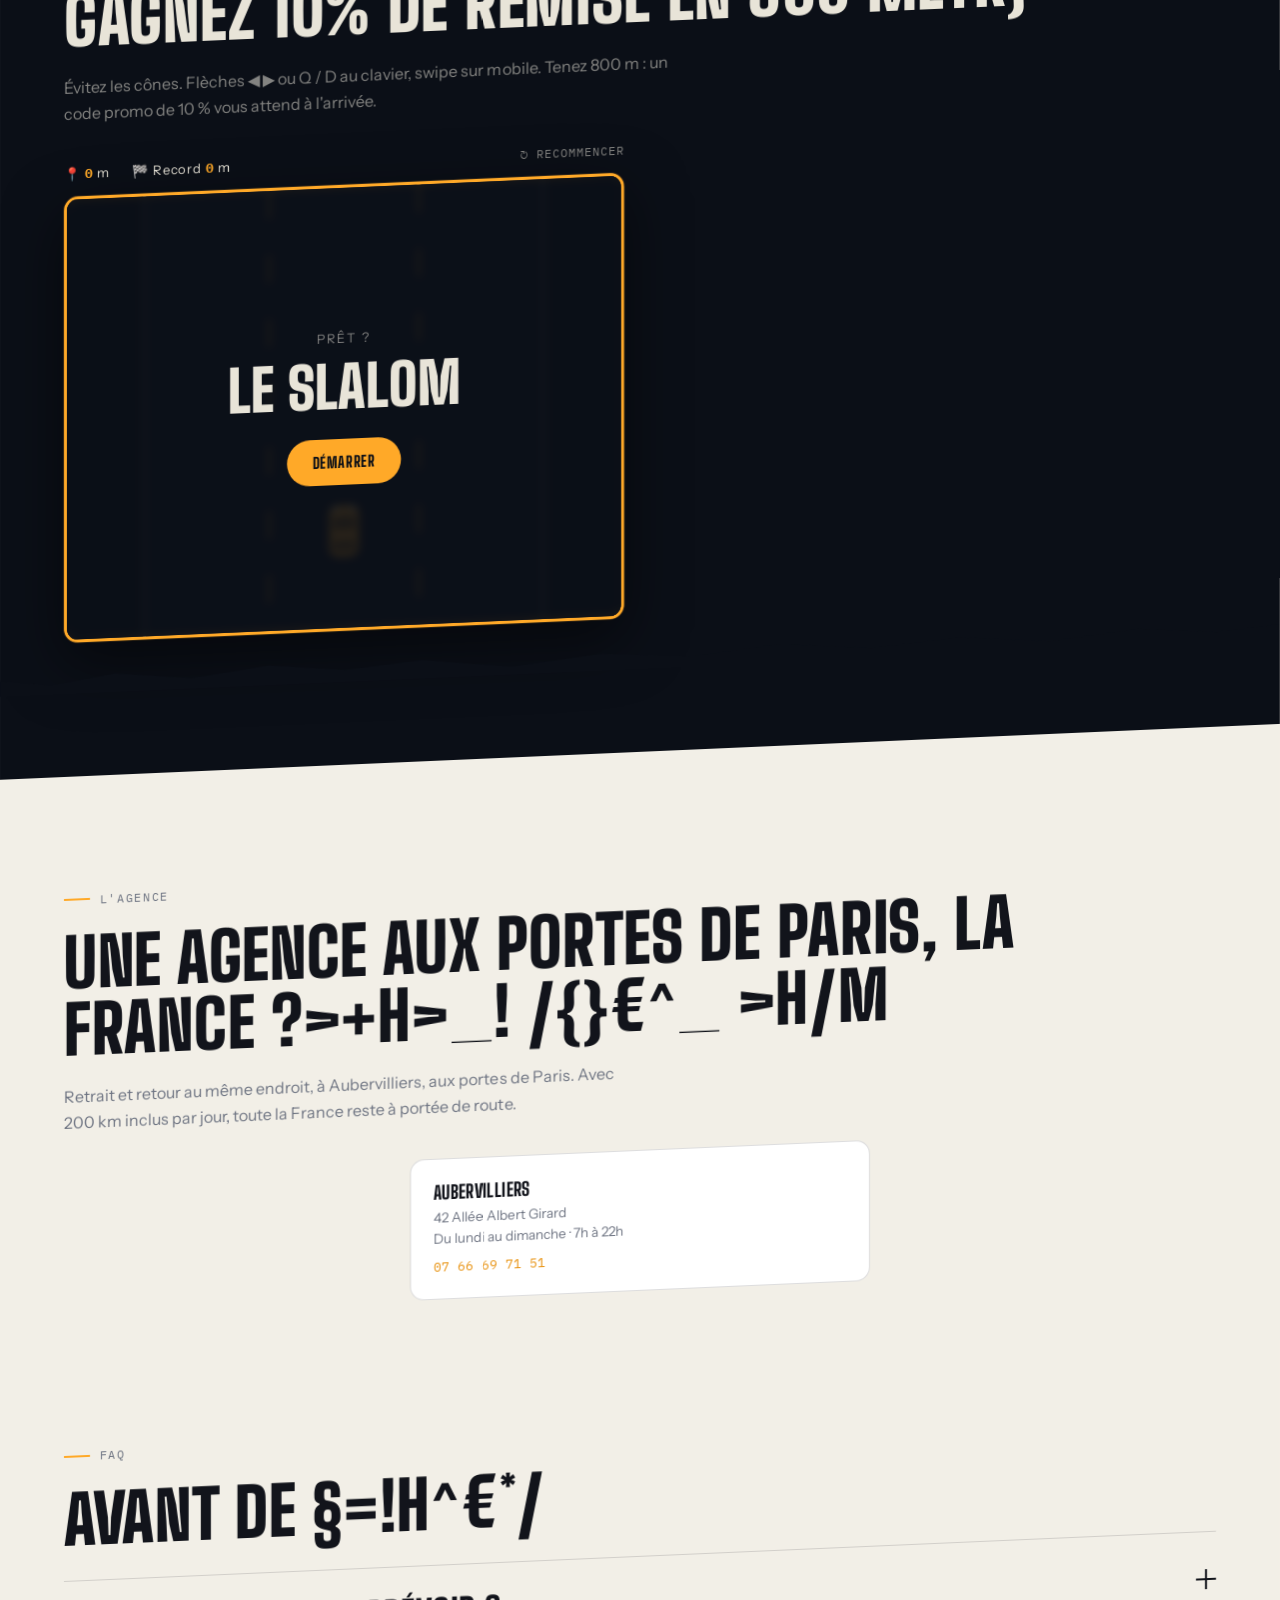
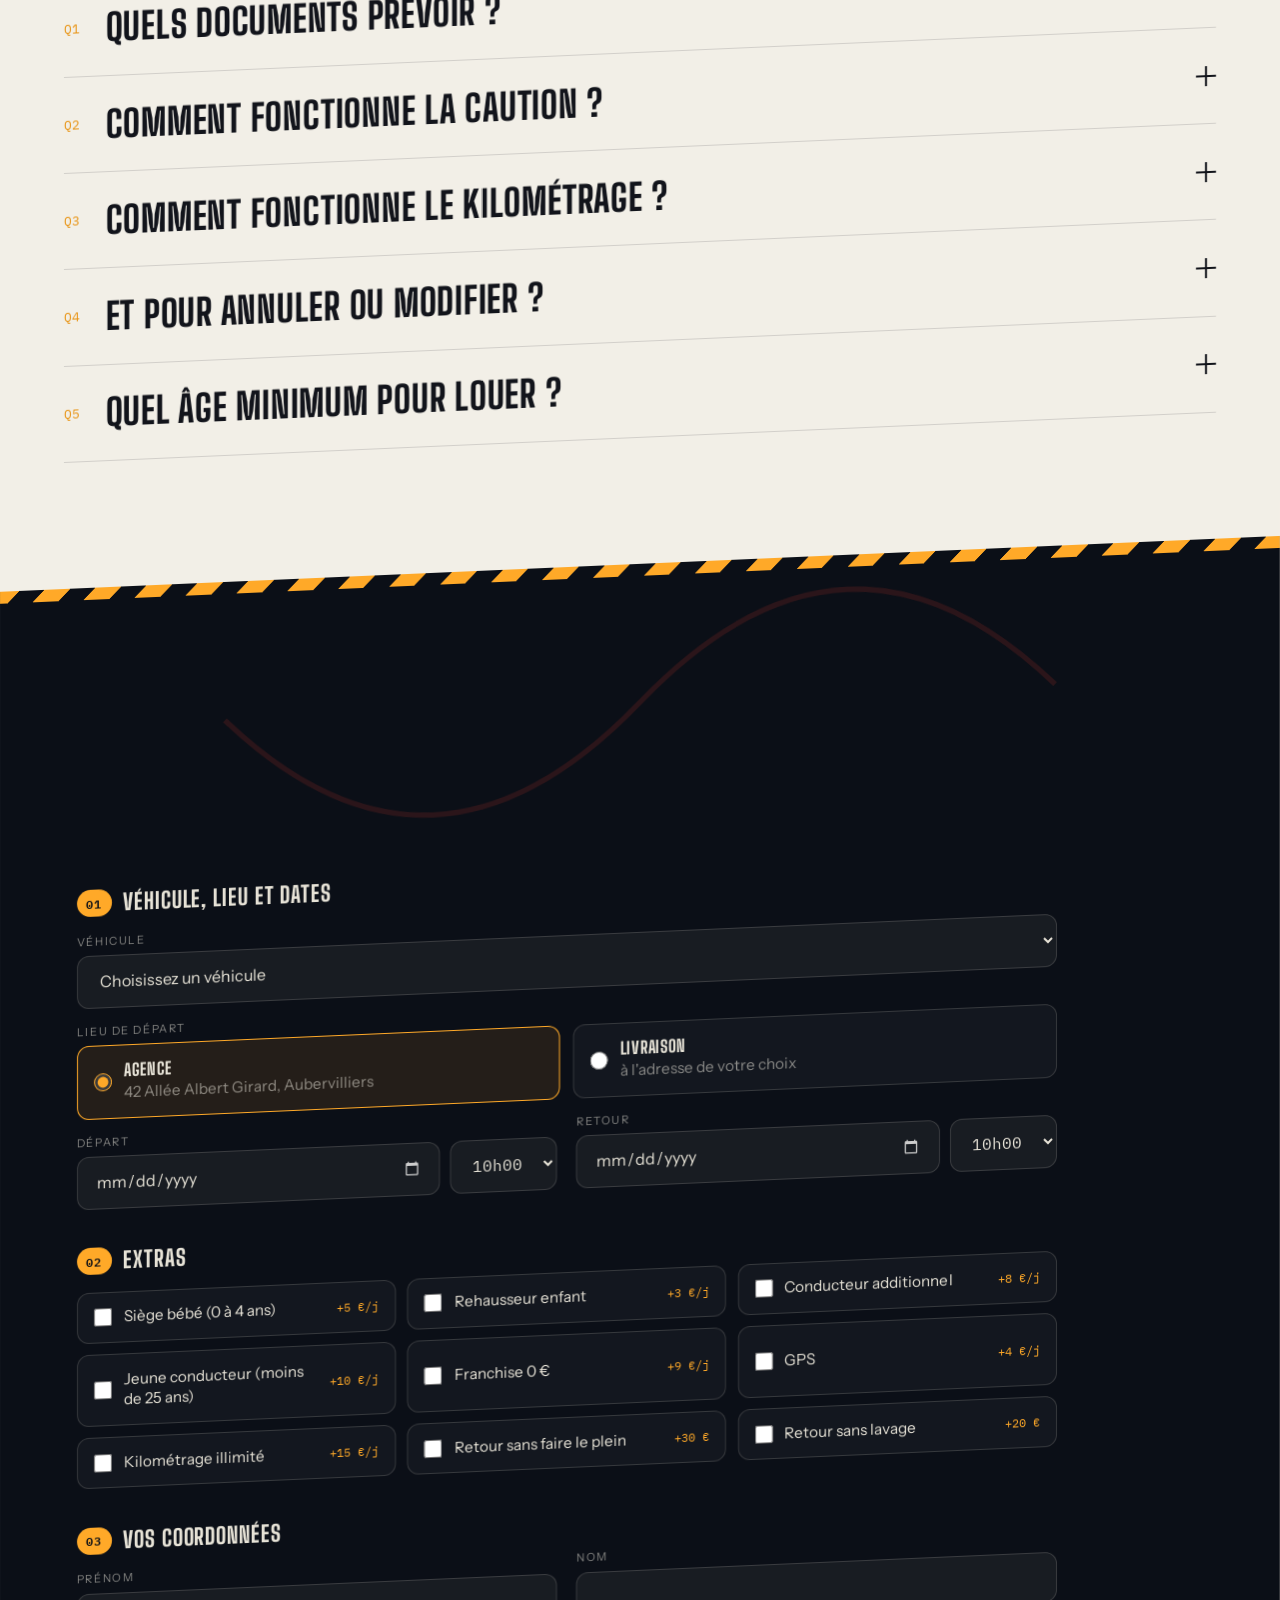
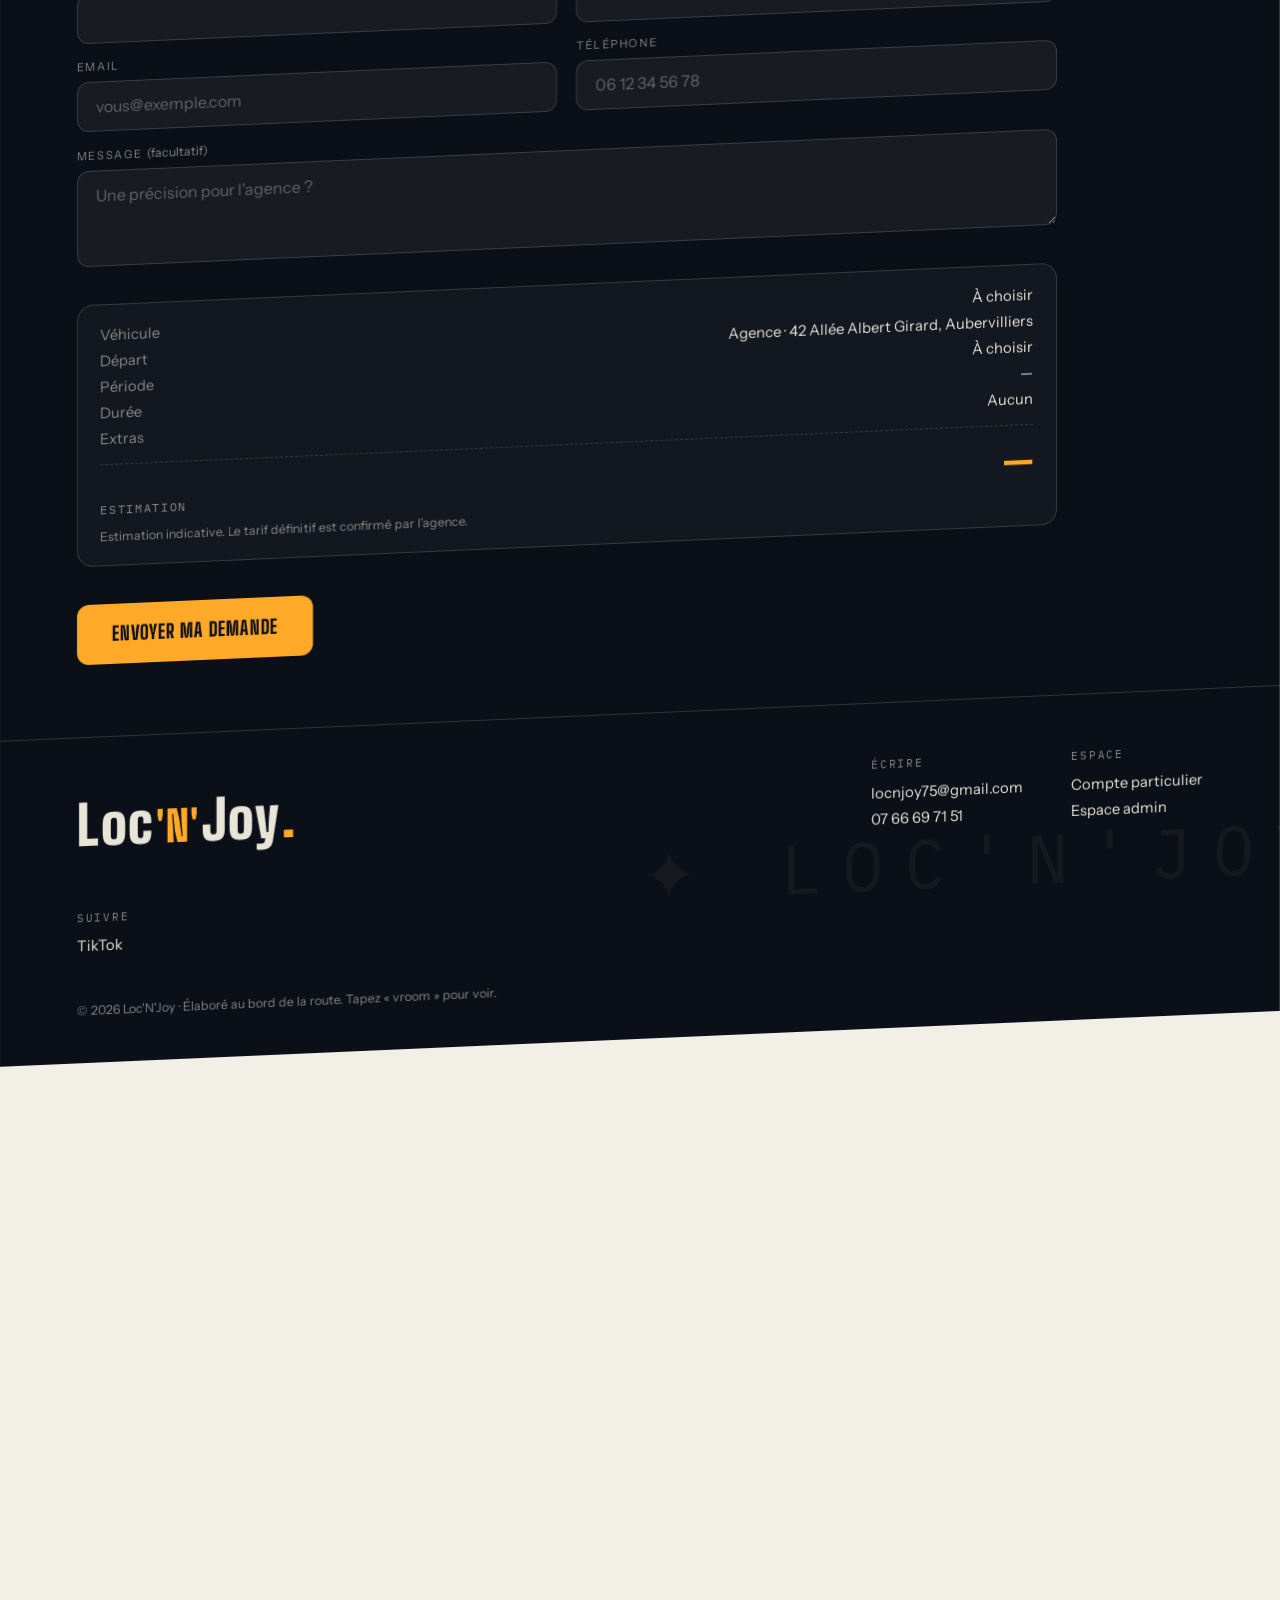
==== commit 5ad1abc8: "Réservation complète envoyée par email à locnjoy75@gmail.com - Barre de recherche : lieu de départ (" ====
--- a/index.html
+++ b/index.html
@@ -181,18 +181,25 @@
     <!-- Recherche / disponibilité -->
     <form class="search wrap" id="search" data-reveal autocomplete="off" aria-label="Rechercher un véhicule">
       <div class="search-field">
-        <label for="s-city">Ville de départ</label>
-        <select id="s-city" name="city">
-          <option value="Aubervilliers">Aubervilliers</option>
+        <label for="s-city">Lieu de départ</label>
+        <select id="s-city" name="place">
+          <option value="agence">Agence · Aubervilliers</option>
+          <option value="livraison">Livraison à votre adresse</option>
         </select>
       </div>
       <div class="search-field">
         <label for="s-from">Départ</label>
-        <input type="date" id="s-from" name="from">
+        <div class="dt">
+          <input type="date" id="s-from" name="from">
+          <select id="s-from-t" class="time-sel" aria-label="Heure de départ"></select>
+        </div>
       </div>
       <div class="search-field">
         <label for="s-to">Retour</label>
-        <input type="date" id="s-to" name="to">
+        <div class="dt">
+          <input type="date" id="s-to" name="to">
+          <select id="s-to-t" class="time-sel" aria-label="Heure de retour"></select>
+        </div>
       </div>
       <div class="search-field">
         <label for="s-cat">Catégorie</label>
@@ -479,33 +486,69 @@
       <span class="tag light" data-reveal><i></i>Réserver</span>
       <h2 class="footer-title" data-reveal data-scramble>La route vous attend.</h2>
 
-      <form class="chat" id="chat" autocomplete="off">
-        <div class="chat-step is-active" data-step="1">
-          <label for="cf-name">D'abord, quel est votre prénom&nbsp;?</label>
-          <div class="chat-row">
-            <input type="text" id="cf-name" name="name" placeholder="Votre prénom" required>
-            <button type="button" class="chat-go magnetic" data-next="2" data-magnetic aria-label="Étape suivante">→</button>
+      <form class="book" id="book" novalidate>
+        <fieldset class="bk-sec">
+          <legend><span>01</span>Véhicule, lieu et dates</legend>
+          <div class="bk-grid">
+            <div class="bk-field bk-wide">
+              <label for="bk-car">Véhicule</label>
+              <select id="bk-car" name="car" required><option value="">Choisissez un véhicule</option></select>
+            </div>
+            <div class="bk-field bk-wide">
+              <span class="bk-label" id="bk-place-l">Lieu de départ</span>
+              <div class="bk-choice" role="radiogroup" aria-labelledby="bk-place-l">
+                <label><input type="radio" name="place" value="agence" checked> <span><b>Agence</b> 42 Allée Albert Girard, Aubervilliers</span></label>
+                <label><input type="radio" name="place" value="livraison"> <span><b>Livraison</b> à l'adresse de votre choix</span></label>
+              </div>
+            </div>
+            <div class="bk-field bk-wide" id="bk-addr-wrap" hidden>
+              <label for="bk-addr">Adresse de livraison</label>
+              <input type="text" id="bk-addr" name="address" placeholder="N°, rue, code postal, ville" autocomplete="street-address">
+            </div>
+            <div class="bk-field">
+              <label for="bk-from">Départ</label>
+              <div class="dt">
+                <input type="date" id="bk-from" name="from" required>
+                <select id="bk-from-t" class="time-sel" aria-label="Heure de départ"></select>
+              </div>
+            </div>
+            <div class="bk-field">
+              <label for="bk-to">Retour</label>
+              <div class="dt">
+                <input type="date" id="bk-to" name="to" required>
+                <select id="bk-to-t" class="time-sel" aria-label="Heure de retour"></select>
+              </div>
+            </div>
           </div>
-        </div>
-        <div class="chat-step" data-step="2">
-          <label for="cf-email">Parfait. Votre email pour la confirmation&nbsp;?</label>
-          <div class="chat-row">
-            <input type="email" id="cf-email" name="email" placeholder="vous@exemple.com" required>
-            <button type="button" class="chat-go magnetic" data-next="3" data-magnetic aria-label="Étape suivante">→</button>
+        </fieldset>
+
+        <fieldset class="bk-sec">
+          <legend><span>02</span>Extras</legend>
+          <div class="bk-extras" id="bk-extras"><!-- extras : liste EXTRAS dans js/main.js --></div>
+        </fieldset>
+
+        <fieldset class="bk-sec">
+          <legend><span>03</span>Vos coordonnées</legend>
+          <div class="bk-grid">
+            <div class="bk-field"><label for="bk-first">Prénom</label><input type="text" id="bk-first" name="first" required autocomplete="given-name"></div>
+            <div class="bk-field"><label for="bk-last">Nom</label><input type="text" id="bk-last" name="last" required autocomplete="family-name"></div>
+            <div class="bk-field"><label for="bk-email">Email</label><input type="email" id="bk-email" name="email" required autocomplete="email" placeholder="vous@exemple.com"></div>
+            <div class="bk-field"><label for="bk-phone">Téléphone</label><input type="tel" id="bk-phone" name="phone" required autocomplete="tel" placeholder="06 12 34 56 78"></div>
+            <div class="bk-field bk-wide"><label for="bk-msg">Message <small>(facultatif)</small></label><textarea id="bk-msg" name="message" placeholder="Une précision pour l'agence ?"></textarea></div>
           </div>
-        </div>
-        <div class="chat-step" data-step="3">
-          <label for="cf-message">Racontez nous tout&nbsp;: voiture, dates, ville.</label>
-          <div class="chat-row">
-            <textarea id="cf-message" name="message" placeholder="Ex. : la Clio 6 Esprit Alpine du 12 au 15, départ Paris…" required></textarea>
-            <button type="submit" class="chat-go magnetic" data-magnetic>Envoyer</button>
-          </div>
-        </div>
-        <div class="chat-step chat-done" data-step="4">
-          <p>Reçu 5/5, <span id="cf-namecheck">vous</span>.<br>Votre demande porte la référence <b id="cf-ref" class="cf-ref">—</b>. Un agent Loc'N'Joy la confirme sous 2&nbsp;h ouvrées. Bonne route&nbsp;! ✦</p>
-          <p class="chat-done-sub">Suivez son avancement depuis votre <a href="espace.html">espace particulier</a>.</p>
-        </div>
+        </fieldset>
+        <input type="text" name="_honey" class="bk-honey" tabindex="-1" autocomplete="off" aria-hidden="true">
+
+        <div class="bk-summary" id="bk-summary" aria-live="polite"></div>
+        <p class="bk-error" id="bk-error" role="alert" hidden></p>
+        <button type="submit" class="chat-go bk-send" id="bk-send">Envoyer ma demande</button>
       </form>
+
+      <div class="chat-done bk-done" id="bk-done" tabindex="-1" hidden>
+        <p>Reçu 5/5, <span id="bk-done-name">vous</span>.<br>Votre demande <b id="bk-ref" class="cf-ref">—</b> est bien partie à l'agence. Un agent Loc'N'Joy vous la confirme sous 2&nbsp;h ouvrées. Bonne route&nbsp;! ✦</p>
+        <p class="chat-done-sub" id="bk-done-recap"></p>
+        <p class="chat-done-sub">Suivez-la depuis votre <a href="espace.html">espace particulier</a>, ou <button type="button" class="bk-again" id="bk-again">faites une autre demande</button>.</p>
+      </div>
     </div>
 
     <div class="footer-bottom">
@@ -546,11 +589,7 @@
           <label for="calcDays">Durée&nbsp;: <b id="calcDaysOut">3 jours</b></label>
           <input type="range" id="calcDays" min="1" max="30" value="3" step="1">
         </div>
-        <div class="calc-opts" id="calcOpts">
-          <label><input type="checkbox" value="5" data-name="Siège enfant"> Siège enfant <em>+5&nbsp;€/j</em></label>
-          <label><input type="checkbox" value="8" data-name="Conducteur additionnel"> 2ᵉ conducteur <em>+8&nbsp;€/j</em></label>
-          <label><input type="checkbox" value="9" data-name="Franchise 0 €"> Franchise 0&nbsp;€ <em>+9&nbsp;€/j</em></label>
-        </div>
+        <div class="calc-opts" id="calcOpts" aria-label="Extras"><!-- extras : liste EXTRAS dans js/main.js --></div>
         <div class="calc-total">
           <span id="calcDetail"></span>
           <b id="calcTotal">0&nbsp;€</b>
--- a/css/style.css
+++ b/css/style.css
@@ -329,6 +329,9 @@
   font-family: var(--font-data); font-size: .92rem; padding: 0; outline: none; }
 .search-field select option { background: var(--night); color: var(--lane); }
 .search-field input::-webkit-calendar-picker-indicator { filter: invert(.8); cursor: pointer; }
+.search-field .dt { display: flex; align-items: center; gap: .5rem; }
+.search-field .dt input { flex: 1; min-width: 0; }
+.search-field .dt select { flex: 0 0 auto; }
 .search-go { display: flex; align-items: center; justify-content: center; gap: .6rem;
   background: var(--beam); color: var(--night); font-family: var(--font-display); font-weight: 800;
   font-size: 1rem; letter-spacing: .06em; text-transform: uppercase; padding-inline: 2rem;
@@ -644,6 +647,66 @@
 .cf-ref { font-family: var(--font-data); font-size: .8em; color: var(--beam); }
 .chat-done-sub { font-size: 1rem !important; color: var(--grey-l); margin-top: 1.2rem; }
 .chat-done-sub a { color: var(--beam); border-bottom: 1px solid currentColor; }
+
+/* ---- formulaire de réservation ---- */
+.book { position: relative; max-width: 980px; display: grid; gap: 2.4rem; }
+.book[hidden], .bk-done[hidden], .bk-field[hidden], .bk-error[hidden] { display: none; }
+.bk-sec { border: 0; padding: 0; margin: 0; min-width: 0; }
+.bk-sec legend { display: flex; align-items: center; gap: .7rem; padding: 0; margin-bottom: 1.1rem;
+  font-family: var(--font-display); font-weight: 800; font-size: 1.4rem; text-transform: uppercase; letter-spacing: .04em; }
+.bk-sec legend span { font-family: var(--font-data); font-size: .72rem; font-weight: 600; letter-spacing: .08em;
+  color: var(--night); background: var(--beam); border-radius: 100px; padding: .2rem .6rem; }
+.bk-grid { display: grid; grid-template-columns: repeat(2, minmax(0, 1fr)); gap: 1rem 1.2rem; }
+.bk-wide { grid-column: 1 / -1; }
+.bk-field { display: flex; flex-direction: column; gap: .45rem; min-width: 0; }
+.bk-field > label, .bk-label { font-size: .7rem; letter-spacing: .14em; text-transform: uppercase; color: var(--grey-l); }
+.bk-field > label small { text-transform: none; letter-spacing: 0; font-size: .78rem; }
+.bk-field input, .bk-field select, .bk-field textarea { width: 100%; background: rgba(232, 228, 216, .06);
+  border: 1px solid var(--line-l); border-radius: 12px; padding: .9rem 1.1rem; color: var(--lane);
+  font-size: 1rem; outline: none; transition: border-color .3s, background .3s; }
+.bk-field select option, .bk-field select optgroup { background: var(--night); color: var(--lane); }
+.bk-field textarea { min-height: 96px; resize: vertical; }
+.bk-field input:focus, .bk-field select:focus, .bk-field textarea:focus { border-color: var(--beam); background: rgba(232, 228, 216, .09); }
+.bk-field input::placeholder, .bk-field textarea::placeholder { color: rgba(232, 228, 216, .35); }
+.bk-field input::-webkit-calendar-picker-indicator { filter: invert(.8); cursor: pointer; }
+.bk-field .dt { display: flex; gap: .6rem; }
+.bk-field .dt input { flex: 1; min-width: 0; }
+.bk-field .dt select { flex: 0 0 auto; width: auto; font-family: var(--font-data); }
+.bk-choice { display: grid; grid-template-columns: 1fr 1fr; gap: .8rem; }
+.bk-choice label, .bk-extras label { display: flex; align-items: center; gap: .75rem; padding: .9rem 1rem;
+  border: 1px solid var(--line-l); border-radius: 12px; background: rgba(232, 228, 216, .04); cursor: pointer;
+  font-size: .95rem; line-height: 1.35; transition: border-color .25s, background .25s; }
+.bk-choice label b { display: block; font-family: var(--font-display); font-weight: 800; font-size: 1.05rem;
+  text-transform: uppercase; letter-spacing: .04em; color: var(--lane); }
+.bk-choice label span { color: var(--grey-l); }
+.bk-choice label:has(input:checked), .bk-extras label:has(input:checked) { border-color: var(--beam); background: rgba(255, 169, 40, .1); }
+.bk-choice input, .bk-extras input { accent-color: var(--beam); width: 18px; height: 18px; flex-shrink: 0; }
+.bk-extras { display: grid; grid-template-columns: repeat(auto-fill, minmax(270px, 1fr)); gap: .7rem; }
+.bk-extras em { margin-left: auto; font-style: normal; font-family: var(--font-data); font-size: .78rem; color: var(--beam); white-space: nowrap; }
+.bk-summary { border: 1px solid var(--line-l); border-radius: 16px; padding: 1.3rem 1.4rem; background: rgba(232, 228, 216, .04); }
+.bk-summary dl { display: grid; grid-template-columns: auto 1fr; gap: .5rem 1.4rem; margin: 0; font-size: .92rem; }
+.bk-summary dt { color: var(--grey-l); }
+.bk-summary dd { margin: 0; text-align: right; }
+.bk-total { display: flex; justify-content: space-between; align-items: baseline; gap: 1rem;
+  border-top: 1px dashed var(--line-l); margin-top: 1rem; padding-top: 1rem; }
+.bk-total span { font-family: var(--font-data); font-size: .74rem; letter-spacing: .14em; text-transform: uppercase; color: var(--grey-l); }
+.bk-total b { font-family: var(--font-display); font-weight: 900; font-size: 2.1rem; color: var(--beam); }
+.bk-note { font-size: .78rem; color: var(--grey-l); margin-top: .5rem; }
+.bk-send { justify-self: start; padding: 1.15rem 2.2rem; font-size: 1.2rem; }
+.bk-send[disabled] { opacity: .6; cursor: progress; }
+.bk-error { color: #FFB1A8; background: rgba(226, 61, 46, .14); border: 1px solid rgba(226, 61, 46, .55);
+  border-radius: 12px; padding: .9rem 1.1rem; font-size: .95rem; line-height: 1.5; }
+.bk-error a { color: var(--beam); border-bottom: 1px solid currentColor; }
+.bk-honey { position: absolute; left: -9999px; width: 1px; height: 1px; opacity: 0; pointer-events: none; }
+.bk-done:focus { outline: none; }
+.bk-again { color: var(--beam); border-bottom: 1px solid currentColor; font-size: inherit; }
+@media (max-width: 640px) {
+  .bk-grid, .bk-choice { grid-template-columns: 1fr; }
+  .bk-wide { grid-column: auto; }
+  .bk-send { justify-self: stretch; }
+  .bk-summary dl { grid-template-columns: 1fr; gap: .1rem; }
+  .bk-summary dd { text-align: left; margin-bottom: .5rem; }
+}
 
 .footer-bottom { position: relative; z-index: 2; display: grid;
   grid-template-columns: 1fr auto auto; gap: 3rem; align-items: start;
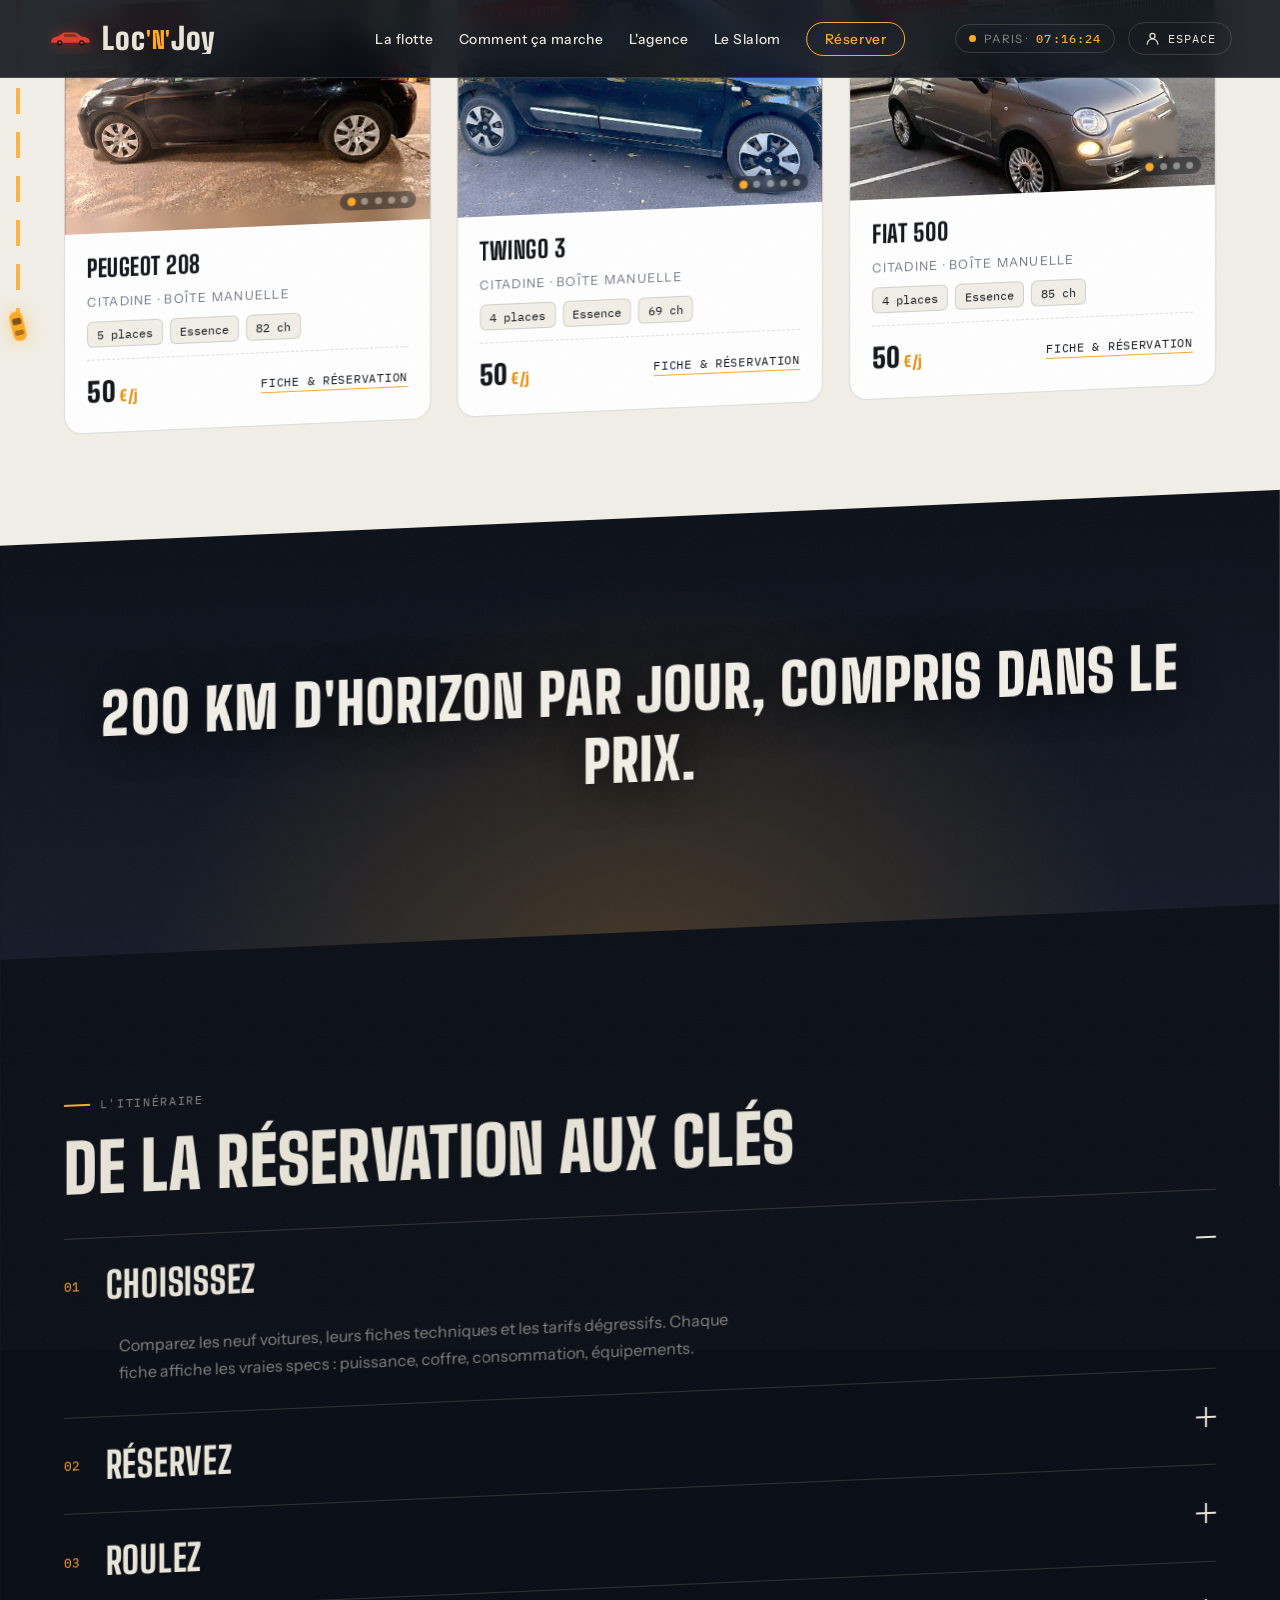
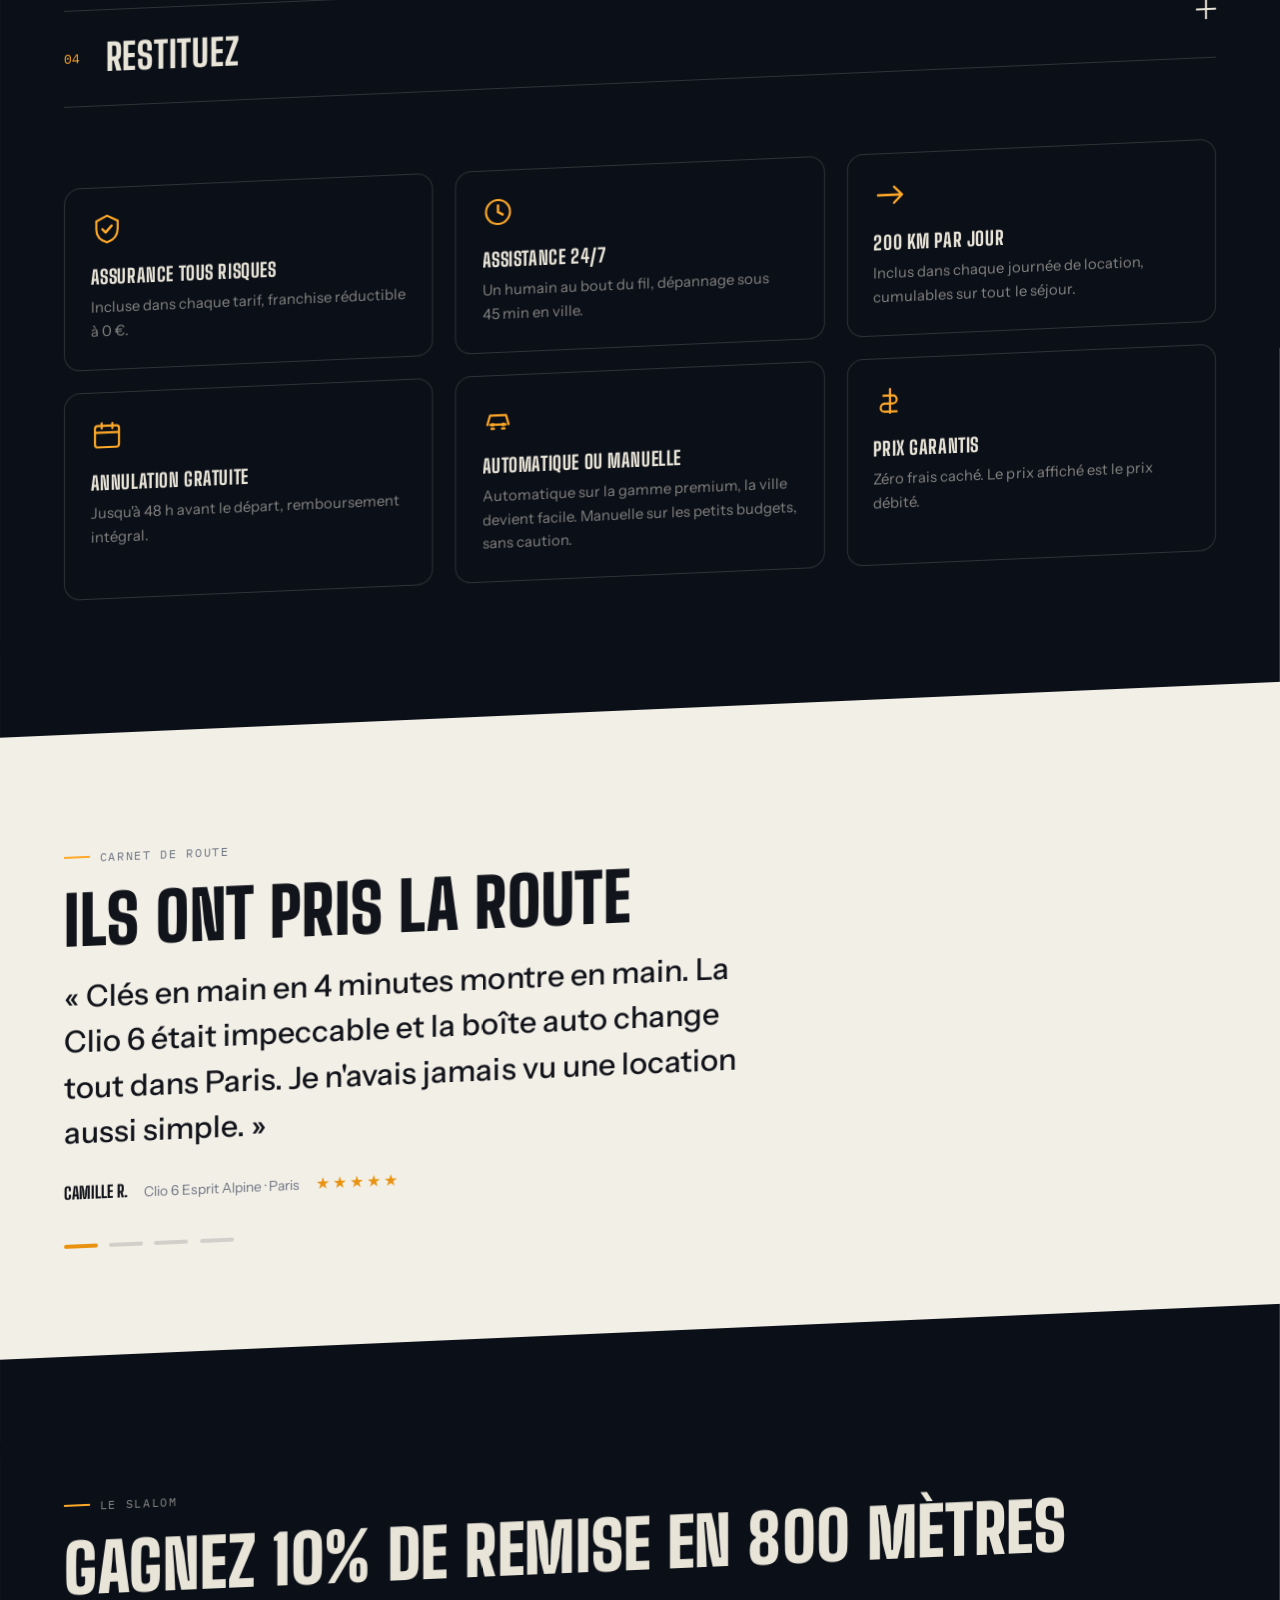
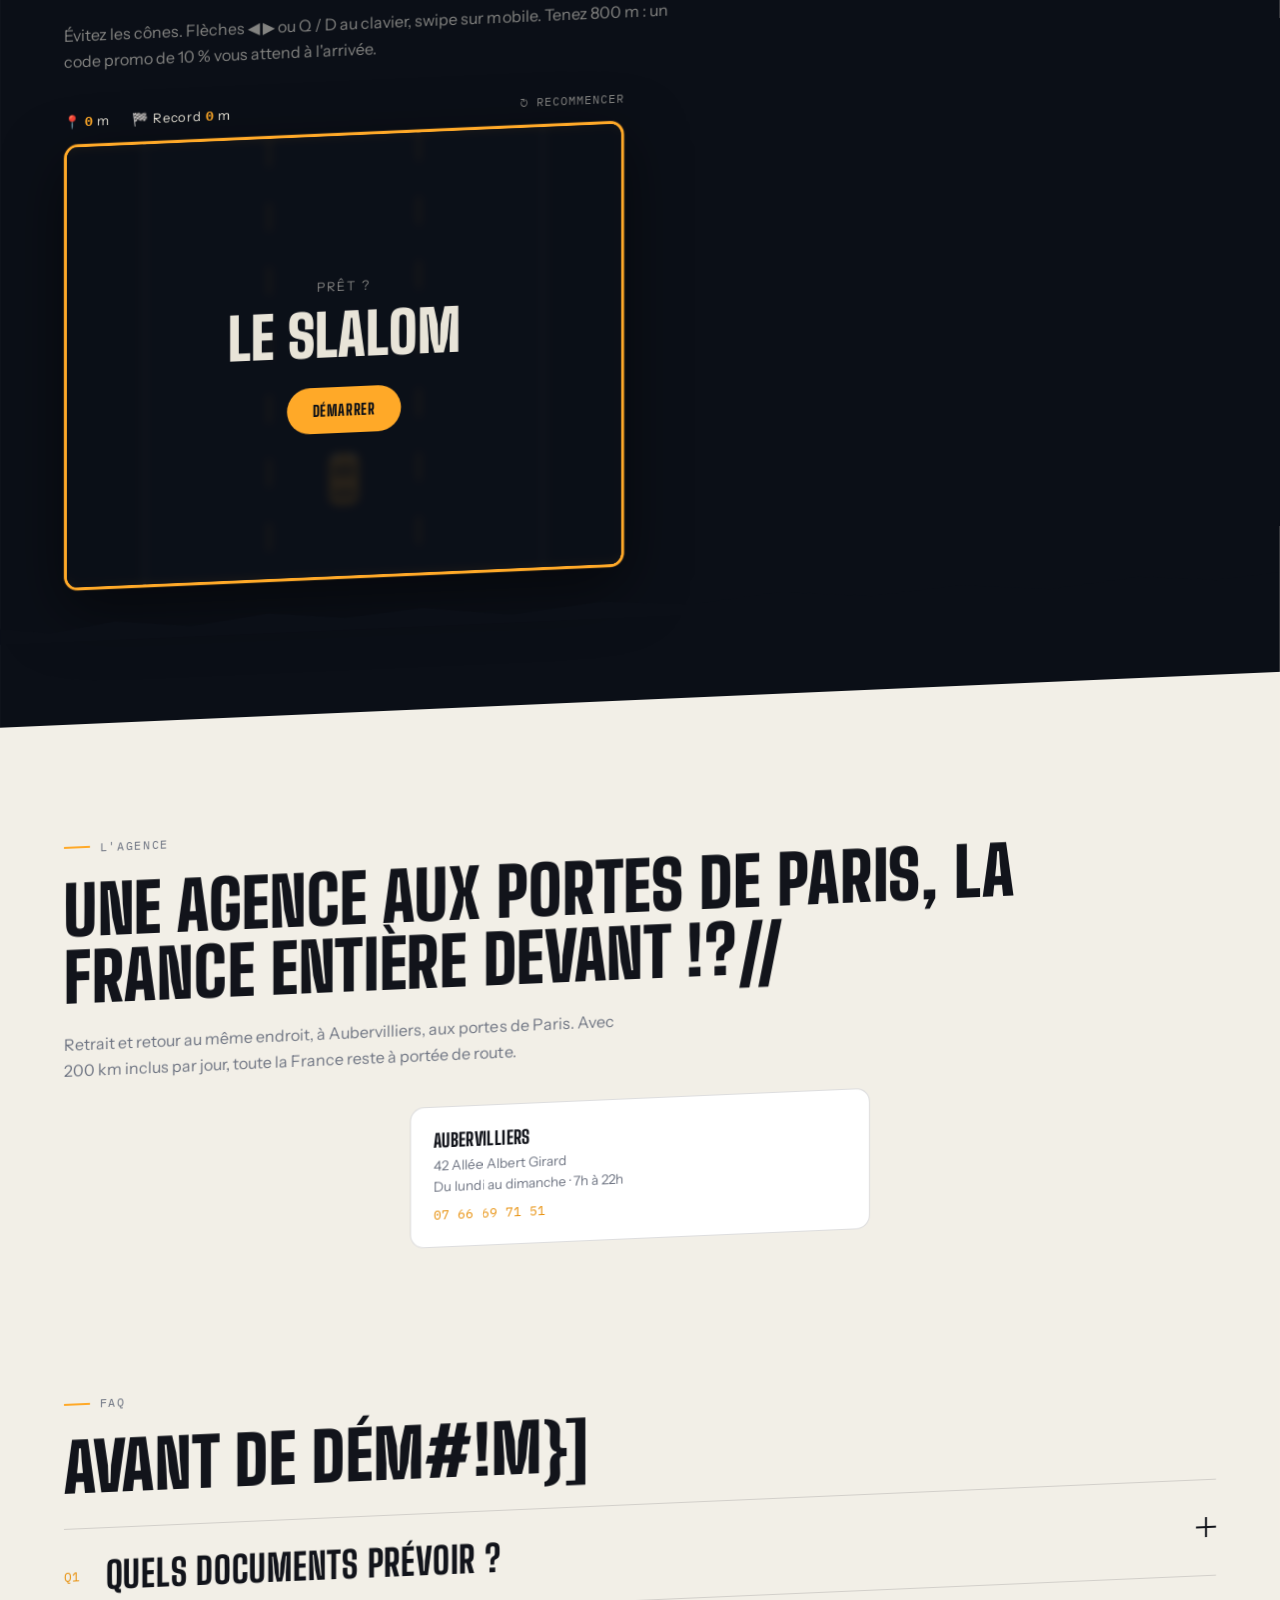
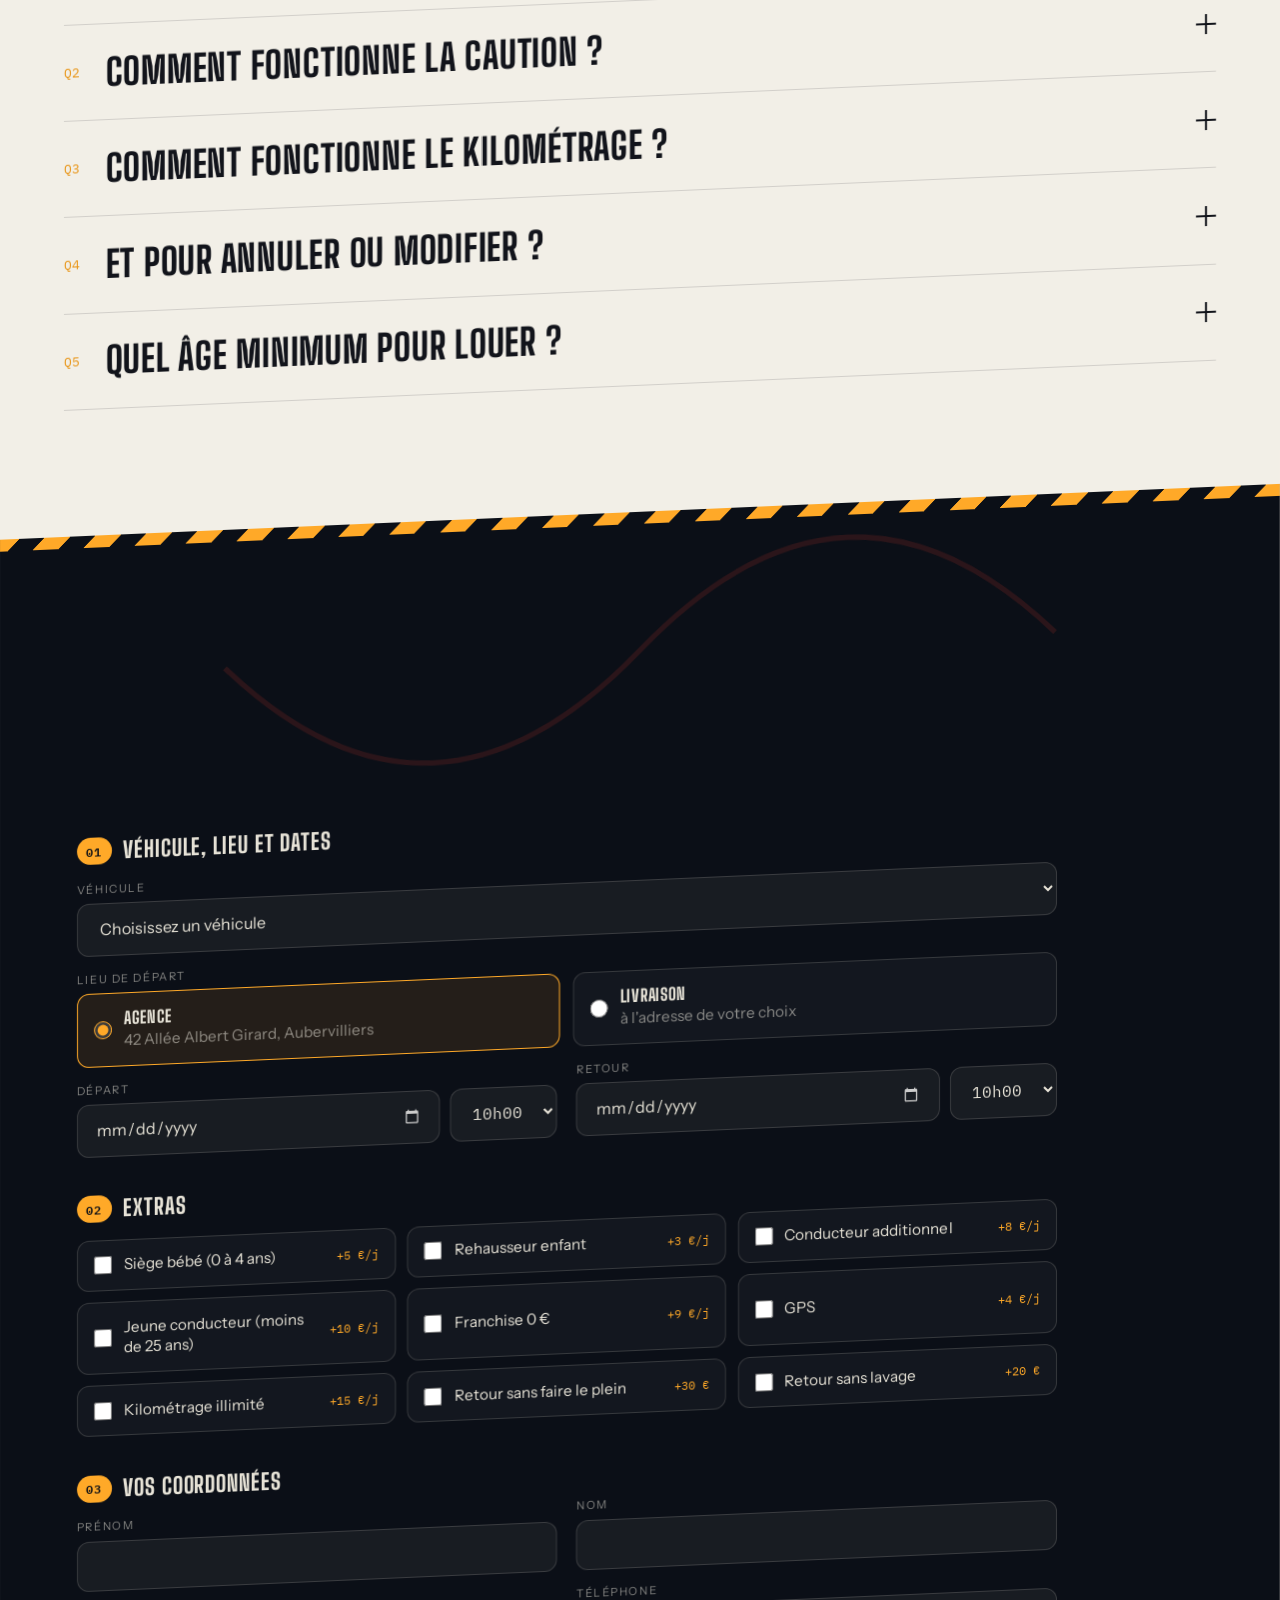
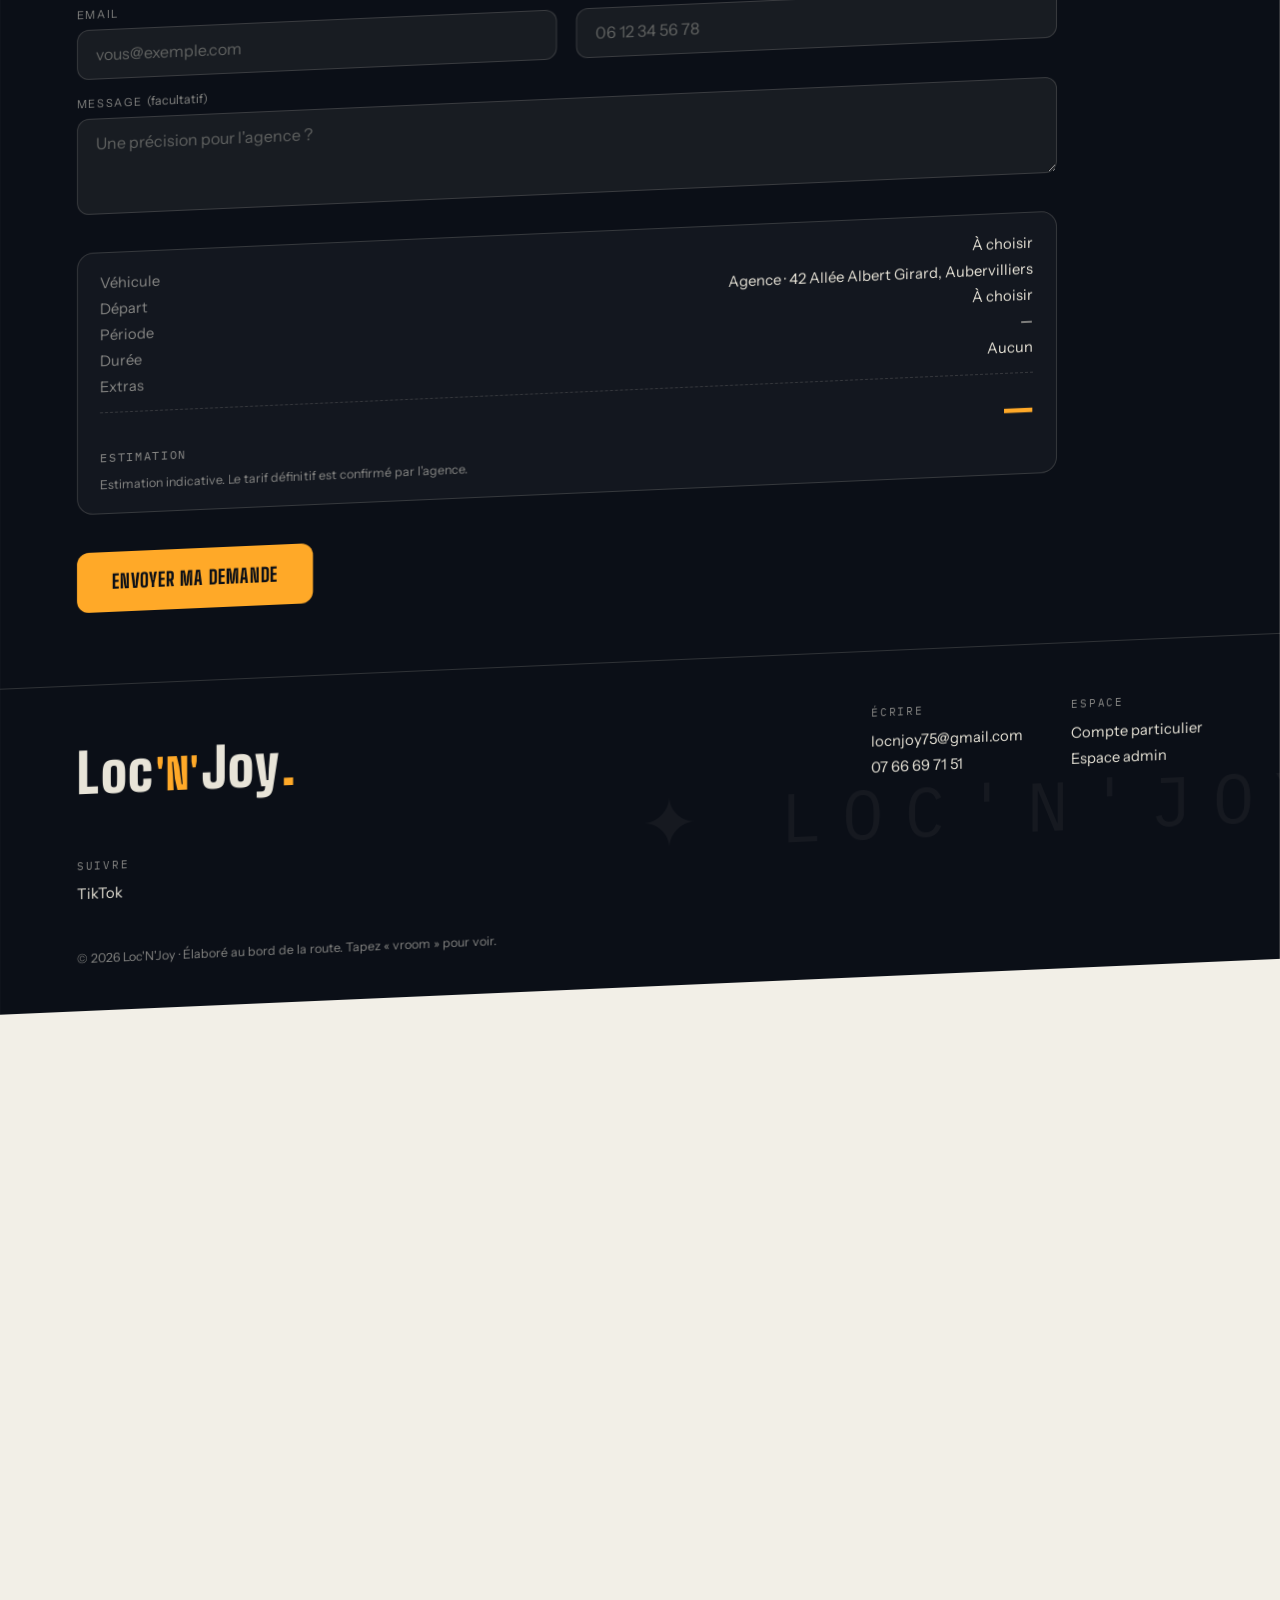
==== commit 60da0416: "Titres simplifiés : DS3 1.6 HDi, Peugeot 208, Fiat 500 Co-Authored-By: Claude Opus 5.5 <noreply@anth" ====
--- a/index.html
+++ b/index.html
@@ -40,10 +40,10 @@
     { "@type": "Offer", "name": "Volkswagen Golf 8 R Line", "price": "130", "priceCurrency": "EUR" },
     { "@type": "Offer", "name": "Renault Clio 5 E Tech", "price": "80", "priceCurrency": "EUR" },
     { "@type": "Offer", "name": "Renault Mégane 4 Intense", "price": "60", "priceCurrency": "EUR" },
-    { "@type": "Offer", "name": "Citroën DS3 1.6 HDi 112", "price": "50", "priceCurrency": "EUR" },
-    { "@type": "Offer", "name": "Peugeot 208 PureTech 82", "price": "50", "priceCurrency": "EUR" },
+    { "@type": "Offer", "name": "Citroën DS3 1.6 HDi", "price": "50", "priceCurrency": "EUR" },
+    { "@type": "Offer", "name": "Peugeot 208", "price": "50", "priceCurrency": "EUR" },
     { "@type": "Offer", "name": "Renault Twingo 3", "price": "50", "priceCurrency": "EUR" },
-    { "@type": "Offer", "name": "Fiat 500 TwinAir 85", "price": "50", "priceCurrency": "EUR" }
+    { "@type": "Offer", "name": "Fiat 500", "price": "50", "priceCurrency": "EUR" }
   ]
 }
 </script>
